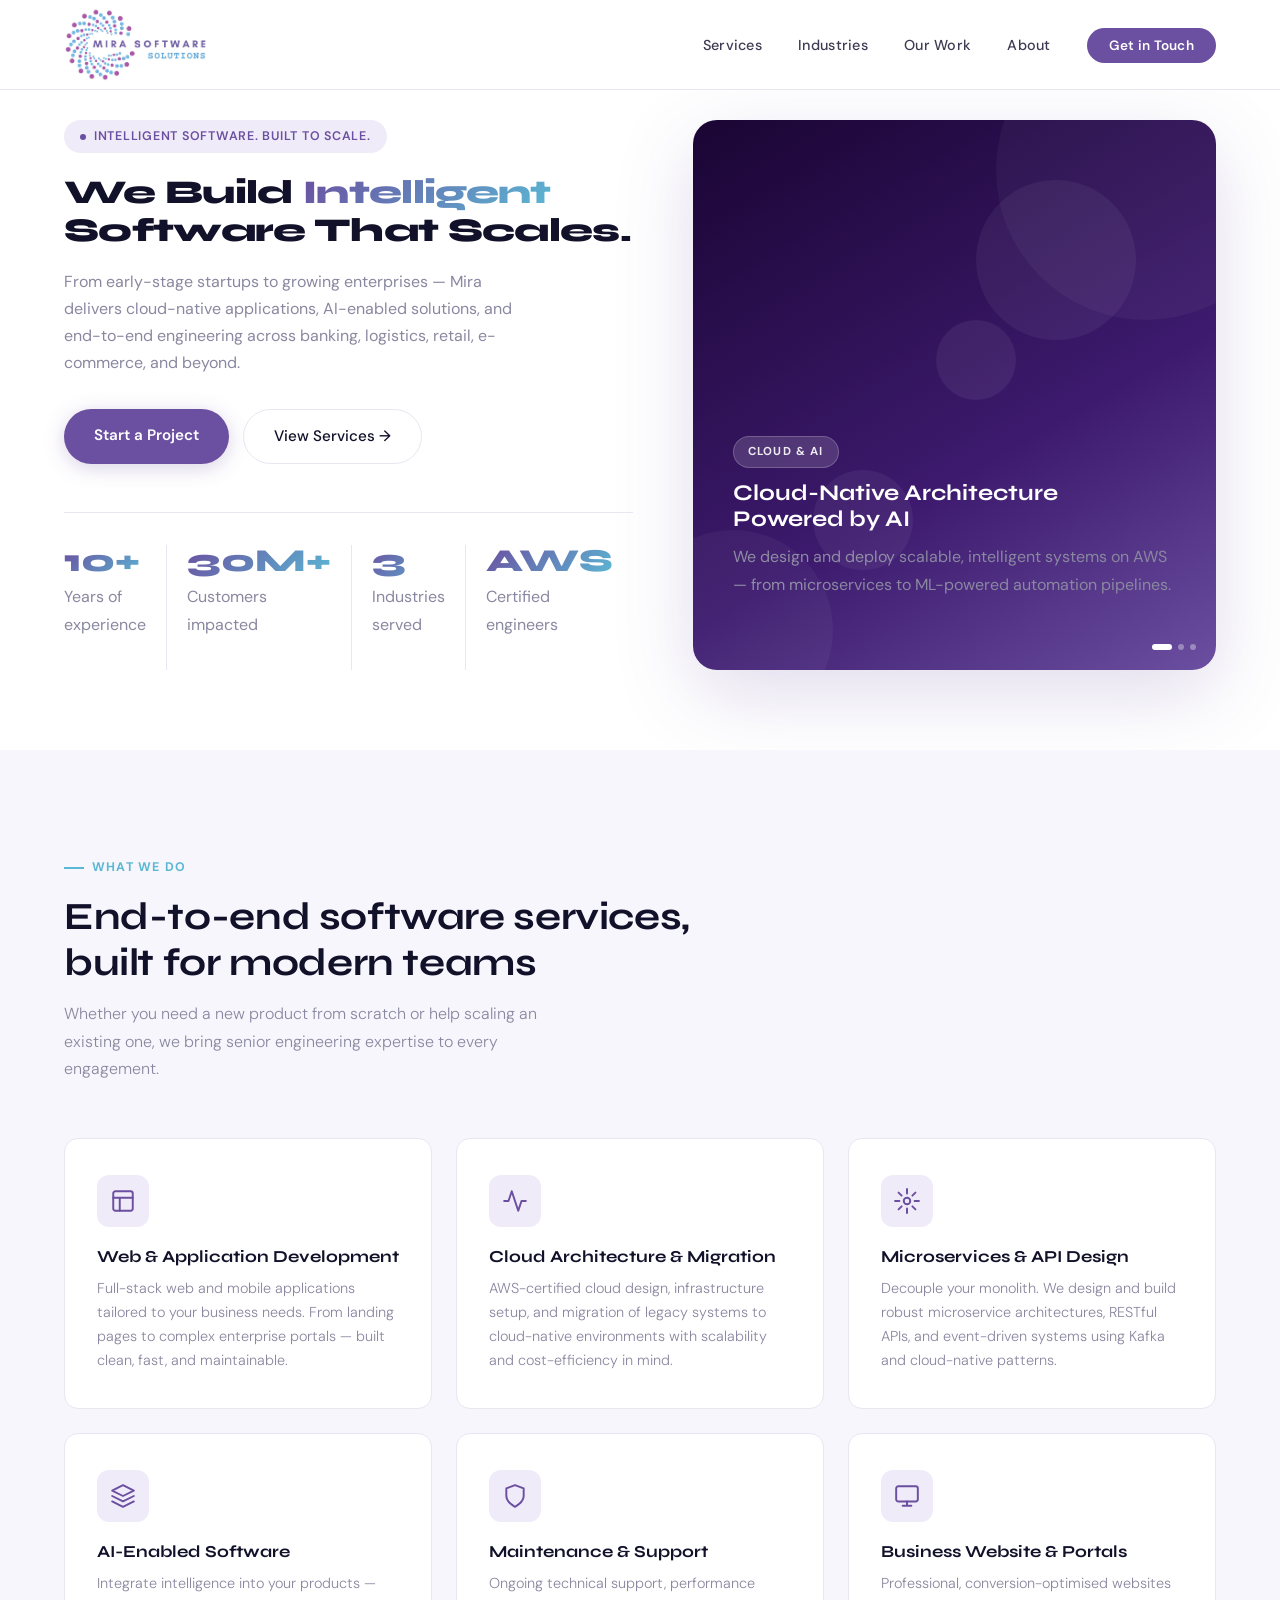
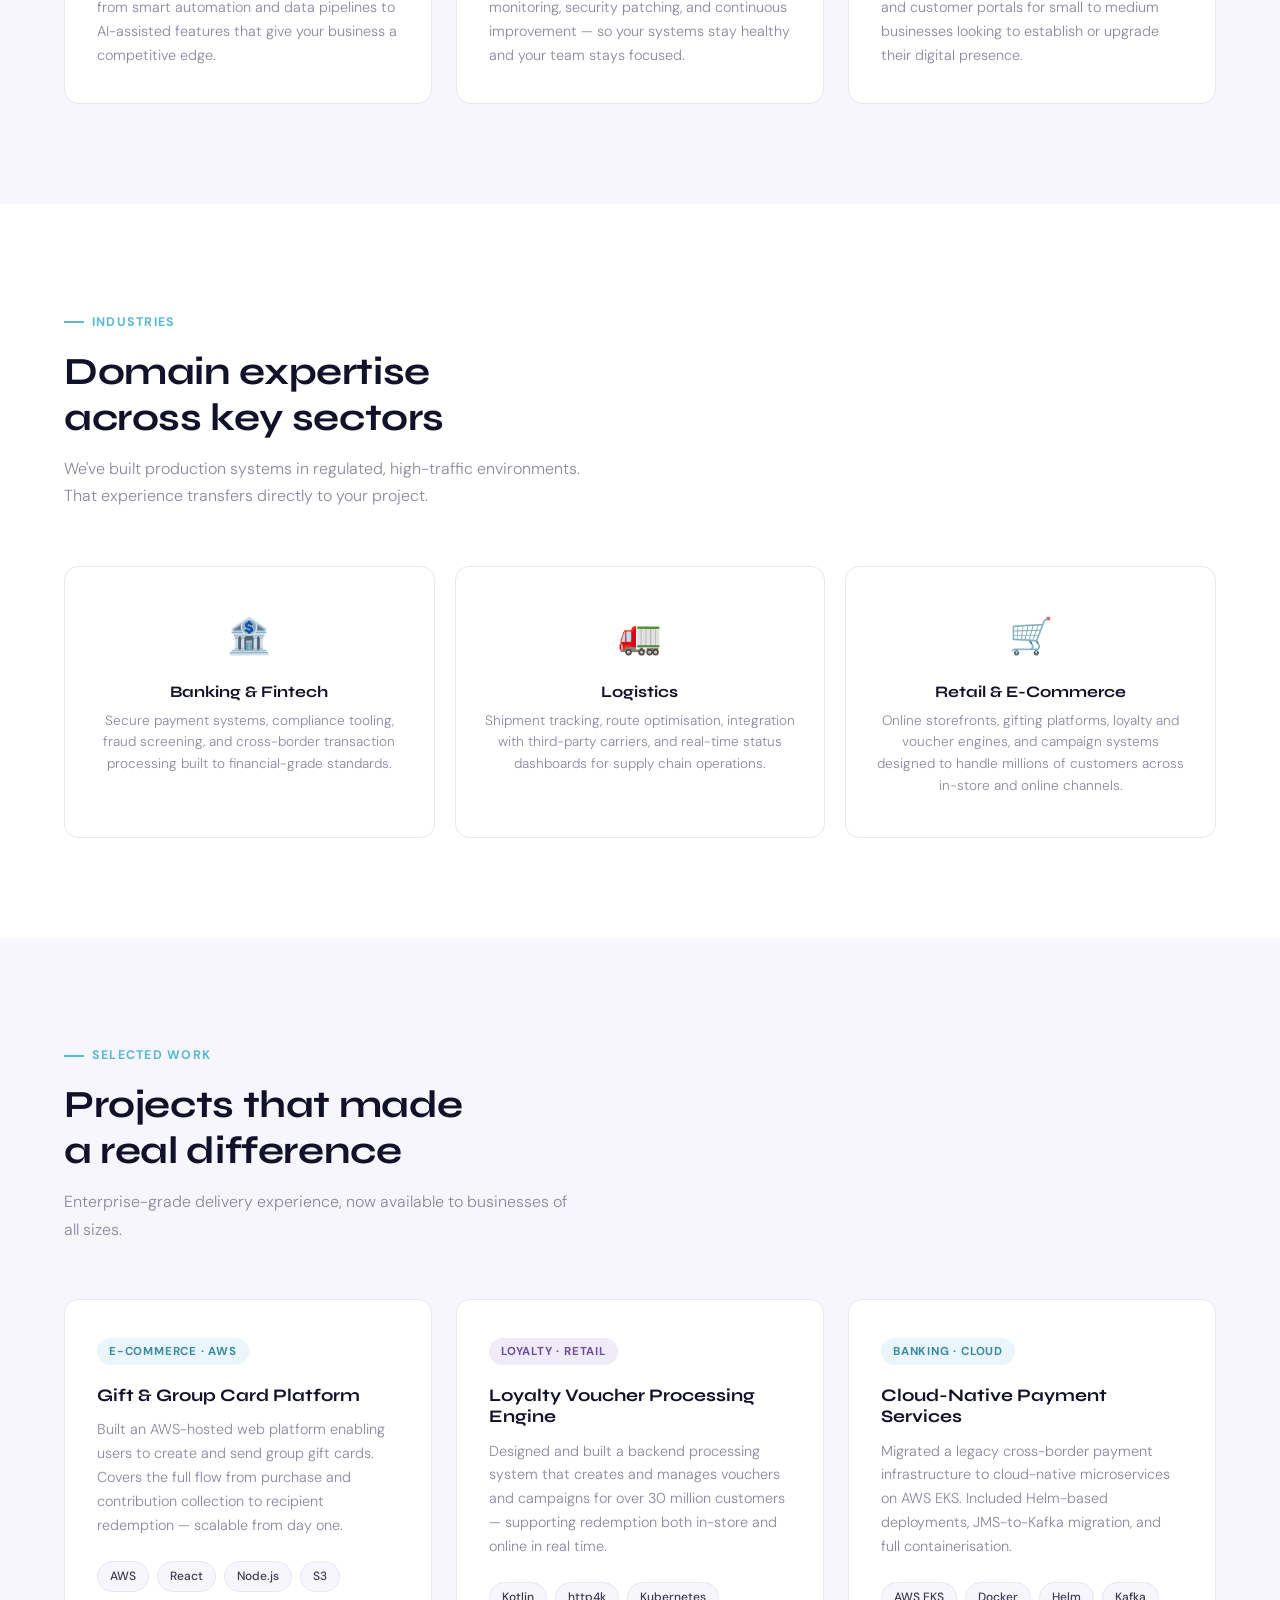
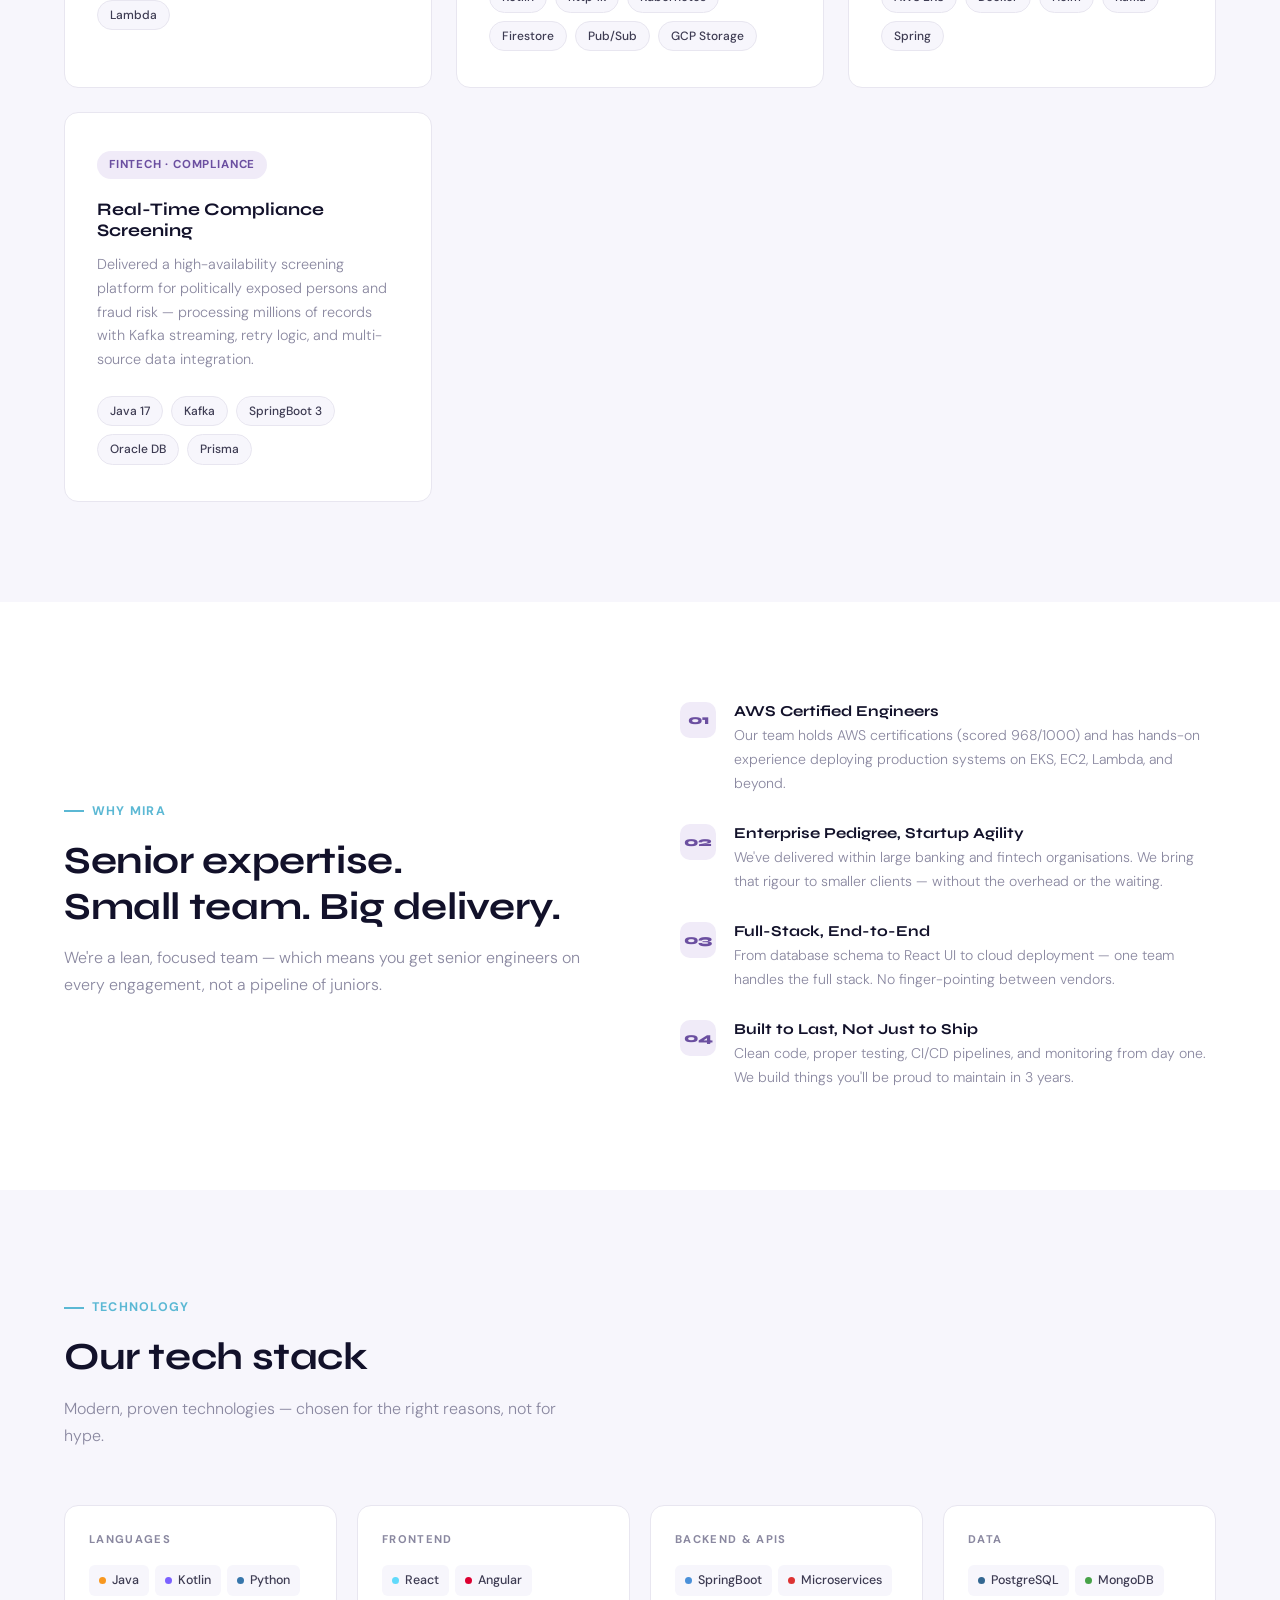
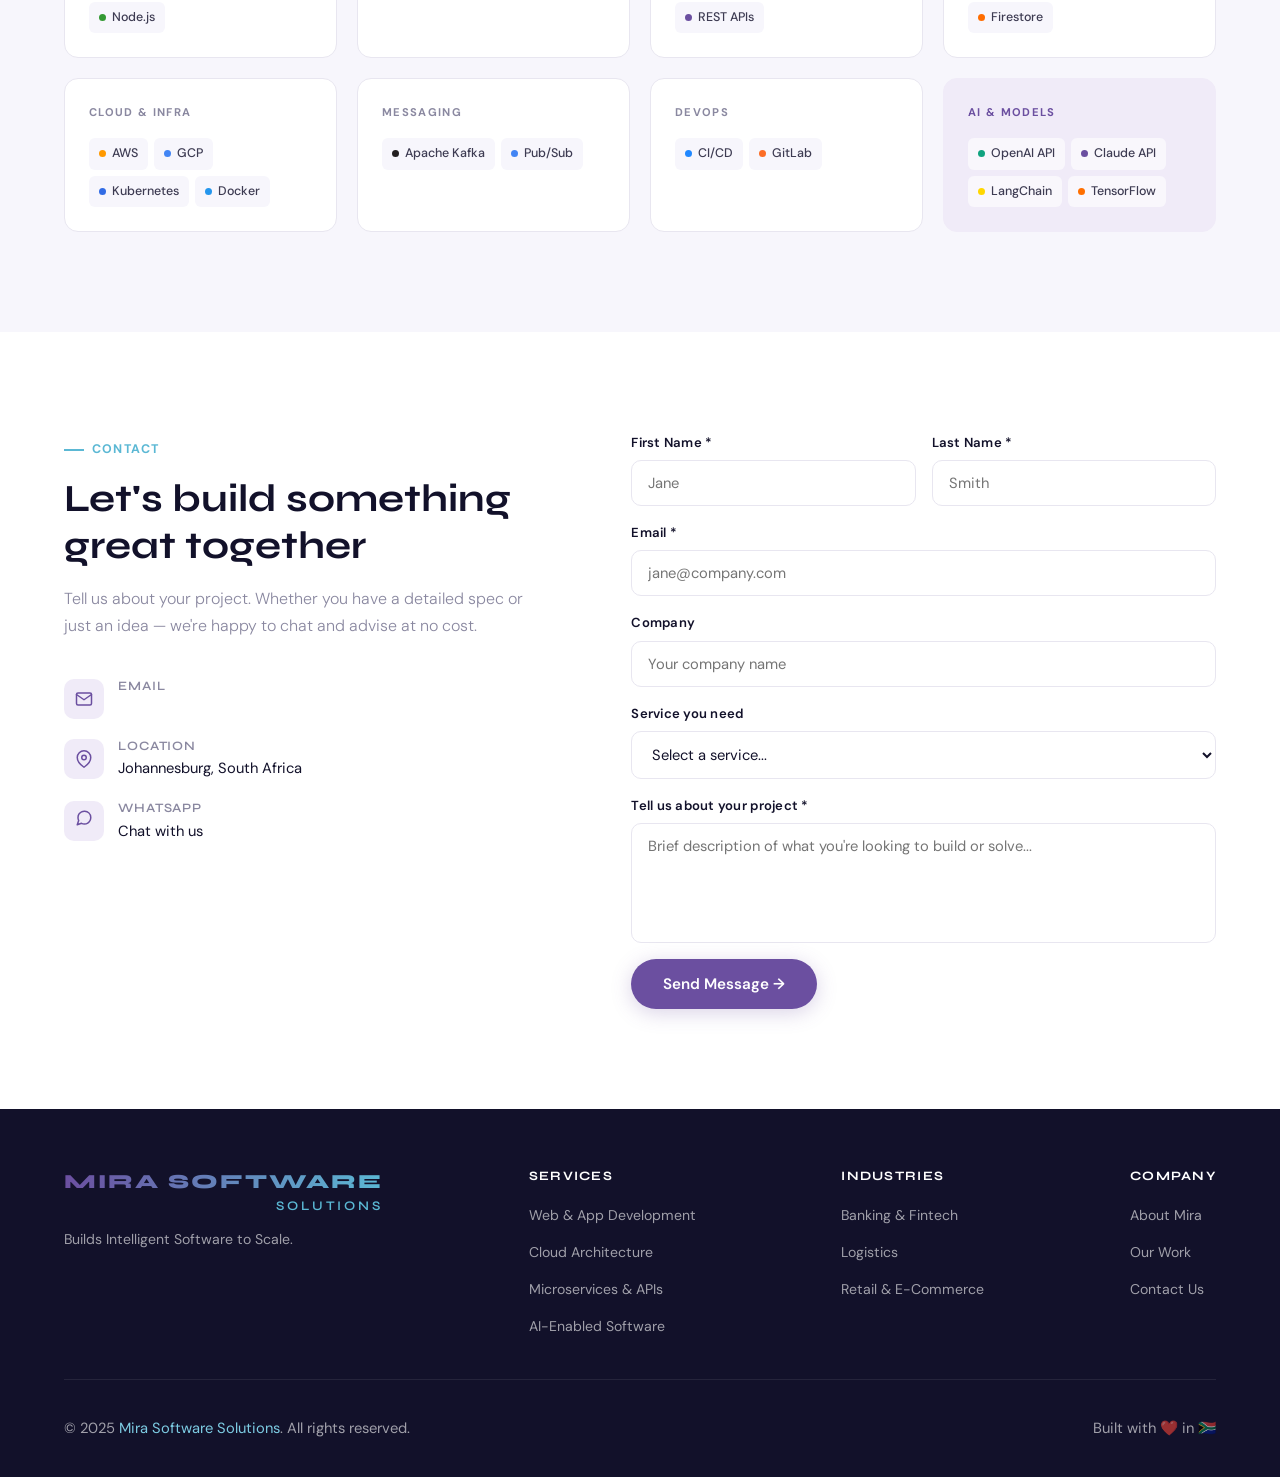
==== index.html @ dba87141 "Update footer, tech stack, SEO, favicon" ====
<!DOCTYPE html>
<html lang="en">
<head>
  <meta charset="UTF-8" />
  <meta name="viewport" content="width=device-width, initial-scale=1.0"/>

  <!-- ── SEO ── -->
  <title>Mira Software Solutions | Intelligent Software Built to Scale</title>
  <meta name="description" content="Mira Software Solutions builds cloud-native, AI-enabled software for businesses of all sizes. Specialising in AWS, microservices, web & mobile apps, banking, logistics, and retail.">
  <meta name="keywords" content="software development, cloud native, AWS, microservices, AI software, web development, mobile apps, banking software, fintech, logistics software, retail technology, Johannesburg, South Africa">
  <meta name="author" content="Mira Software Solutions">
  <meta name="robots" content="index, follow">
  <link rel="canonical" href="https://mirasoftware.co.za">

  <!-- ── Open Graph (LinkedIn, Facebook, WhatsApp previews) ── -->
  <meta property="og:type" content="website">
  <meta property="og:url" content="https://mirasoftware.co.za">
  <meta property="og:title" content="Mira Software Solutions | Intelligent Software Built to Scale">
  <meta property="og:description" content="Cloud-native, AI-enabled software for growing businesses. AWS certified. Senior engineering. Banking, logistics, retail and beyond.">
  <meta property="og:image" content="https://mirasoftware.co.za/assets/logos/Logo.png">
  <meta property="og:site_name" content="Mira Software Solutions">
  <meta property="og:locale" content="en_ZA">

  <!-- ── Twitter / X Card ── -->
  <meta name="twitter:card" content="summary_large_image">
  <meta name="twitter:title" content="Mira Software Solutions | Intelligent Software Built to Scale">
  <meta name="twitter:description" content="Cloud-native, AI-enabled software for growing businesses. AWS certified. Senior engineering.">
  <meta name="twitter:image" content="https://mirasoftware.co.za/assets/logos/Logo.png">

  <!-- ── Favicon ── -->
  <link rel="icon" type="image/svg+xml" href="assets/logos/favicon.svg">
  <link rel="alternate icon" href="assets/logos/favicon.svg">
  <link rel="preconnect" href="https://fonts.googleapis.com">
  <link rel="preconnect" href="https://fonts.gstatic.com" crossorigin>
  <link href="https://fonts.googleapis.com/css2?family=DM+Sans:ital,opsz,wght@0,9..40,300;0,9..40,400;0,9..40,500;0,9..40,600;0,9..40,700;1,9..40,300&family=Syne:wght@400;500;600;700;800&display=swap" rel="stylesheet">

  <link rel="stylesheet" href="assets/css/style.css">
</head>
<body>

<!-- NAVBAR -->
<nav id="navbar">
  <a href="#" class="nav-logo">
    <img src="assets/logos/Logo.png" alt="Mira Software Solutions" />
  </a>
  <ul class="nav-links" id="navLinks">
    <li><a href="#services">Services</a></li>
    <li><a href="#industries">Industries</a></li>
    <li><a href="#work">Our Work</a></li>
    <li><a href="#why">About</a></li>
    <li><a href="#contact" class="nav-cta">Get in Touch</a></li>
  </ul>
  <div class="hamburger" id="hamburger" onclick="toggleMenu()">
    <span></span><span></span><span></span>
  </div>
</nav>

<!-- HERO -->
<section id="hero">
  <!-- LEFT: Content -->
  <div class="hero-content">
    <div class="hero-badge"><span></span> Intelligent Software. Built to Scale.</div>
    <h1>We Build <em>Intelligent</em><br>Software That Scales.</h1>
    <p>From early-stage startups to growing enterprises — Mira delivers cloud-native applications, AI-enabled solutions, and end-to-end engineering across banking, logistics, retail, e-commerce, and beyond.</p>
    <div class="hero-btns">
      <a href="#contact" class="btn-primary">Start a Project</a>
      <a href="#services" class="btn-secondary">View Services →</a>
    </div>
    <div class="hero-stats">
      <div class="stat-item">
        <h3>10+</h3>
        <p>Years of experience</p>
      </div>
      <div class="stat-item">
        <h3>30M+</h3>
        <p>Customers impacted</p>
      </div>
      <div class="stat-item">
        <h3>3</h3>
        <p>Industries served</p>
      </div>
      <div class="stat-item">
        <h3>AWS</h3>
        <p>Certified engineers</p>
      </div>
    </div>
  </div>

  <!-- RIGHT: Image Scroller -->
  <div class="hero-scroller" id="heroScroller">
    <!-- Slide 1: Cloud & AI -->
    <div class="slide slide-1 active">
      <div class="slide-dots-bg">
        <span style="width:300px;height:300px;top:-100px;right:-80px;background:rgba(255,255,255,0.04)"></span>
        <span style="width:160px;height:160px;top:60px;right:80px;background:rgba(255,255,255,0.05)"></span>
        <span style="width:80px;height:80px;top:200px;right:200px;background:rgba(255,255,255,0.06)"></span>
        <span style="width:200px;height:200px;bottom:-60px;left:-60px;background:rgba(255,255,255,0.04)"></span>
        <span style="width:100px;height:100px;bottom:100px;left:120px;background:rgba(255,255,255,0.05)"></span>
      </div>
      <div class="slide-tag">Cloud &amp; AI</div>
      <h3>Cloud-Native Architecture<br>Powered by AI</h3>
      <p>We design and deploy scalable, intelligent systems on AWS — from microservices to ML-powered automation pipelines.</p>
    </div>

    <!-- Slide 2: Banking -->
    <div class="slide slide-2">
      <div class="slide-dots-bg">
        <span style="width:280px;height:280px;top:-80px;left:-80px;background:rgba(255,255,255,0.04)"></span>
        <span style="width:140px;height:140px;top:80px;left:100px;background:rgba(255,255,255,0.05)"></span>
        <span style="width:200px;height:200px;bottom:-60px;right:-40px;background:rgba(255,255,255,0.04)"></span>
        <span style="width:90px;height:90px;top:180px;right:120px;background:rgba(255,255,255,0.06)"></span>
      </div>
      <div class="slide-tag">Banking &amp; Fintech</div>
      <h3>Enterprise-Grade Financial<br>Software, Delivered</h3>
      <p>Production-tested payment systems, compliance platforms, and real-time fraud screening — built to financial-grade standards.</p>
    </div>

    <!-- Slide 3: Retail -->
    <div class="slide slide-3">
      <div class="slide-dots-bg">
        <span style="width:260px;height:260px;top:-70px;right:-60px;background:rgba(255,255,255,0.04)"></span>
        <span style="width:130px;height:130px;top:100px;right:100px;background:rgba(255,255,255,0.05)"></span>
        <span style="width:180px;height:180px;bottom:-50px;left:-50px;background:rgba(255,255,255,0.04)"></span>
        <span style="width:80px;height:80px;bottom:120px;left:140px;background:rgba(255,255,255,0.06)"></span>
      </div>
      <div class="slide-tag">Retail &amp; E-Commerce</div>
      <h3>Loyalty, Vouchers &amp;<br>Commerce at Scale</h3>
      <p>Backend systems processing campaigns and vouchers for 30M+ customers — redeemable in-store and online in real time.</p>
    </div>

    <!-- Indicators -->
    <div class="slide-indicators" id="slideIndicators">
      <div class="slide-dot active" onclick="goToSlide(0)"></div>
      <div class="slide-dot" onclick="goToSlide(1)"></div>
      <div class="slide-dot" onclick="goToSlide(2)"></div>
    </div>
  </div>
</section>

<!-- SERVICES -->
<section id="services">
  <div class="section-label">What We Do</div>
  <h2 class="section-title">End-to-end software services,<br>built for modern teams</h2>
  <p class="section-sub">Whether you need a new product from scratch or help scaling an existing one, we bring senior engineering expertise to every engagement.</p>

  <div class="services-grid">
    <div class="service-card reveal reveal-delay-1">
      <div class="service-icon">
        <svg viewBox="0 0 24 24"><rect x="3" y="3" width="18" height="18" rx="2"/><path d="M3 9h18M9 21V9"/></svg>
      </div>
      <h3>Web & Application Development</h3>
      <p>Full-stack web and mobile applications tailored to your business needs. From landing pages to complex enterprise portals — built clean, fast, and maintainable.</p>
    </div>

    <div class="service-card reveal reveal-delay-2">
      <div class="service-icon">
        <svg viewBox="0 0 24 24"><path d="M22 12h-4l-3 9L9 3l-3 9H2"/></svg>
      </div>
      <h3>Cloud Architecture & Migration</h3>
      <p>AWS-certified cloud design, infrastructure setup, and migration of legacy systems to cloud-native environments with scalability and cost-efficiency in mind.</p>
    </div>

    <div class="service-card reveal reveal-delay-3">
      <div class="service-icon">
        <svg viewBox="0 0 24 24"><circle cx="12" cy="12" r="3"/><path d="M12 1v4M12 19v4M4.22 4.22l2.83 2.83M16.95 16.95l2.83 2.83M1 12h4M19 12h4M4.22 19.78l2.83-2.83M16.95 7.05l2.83-2.83"/></svg>
      </div>
      <h3>Microservices & API Design</h3>
      <p>Decouple your monolith. We design and build robust microservice architectures, RESTful APIs, and event-driven systems using Kafka and cloud-native patterns.</p>
    </div>

    <div class="service-card reveal reveal-delay-1">
      <div class="service-icon">
        <svg viewBox="0 0 24 24"><path d="M12 2L2 7l10 5 10-5-10-5zM2 17l10 5 10-5M2 12l10 5 10-5"/></svg>
      </div>
      <h3>AI-Enabled Software</h3>
      <p>Integrate intelligence into your products — from smart automation and data pipelines to AI-assisted features that give your business a competitive edge.</p>
    </div>

    <div class="service-card reveal reveal-delay-2">
      <div class="service-icon">
        <svg viewBox="0 0 24 24"><path d="M12 22s8-4 8-10V5l-8-3-8 3v7c0 6 8 10 8 10z"/></svg>
      </div>
      <h3>Maintenance & Support</h3>
      <p>Ongoing technical support, performance monitoring, security patching, and continuous improvement — so your systems stay healthy and your team stays focused.</p>
    </div>

    <div class="service-card reveal reveal-delay-3">
      <div class="service-icon">
        <svg viewBox="0 0 24 24"><rect x="2" y="3" width="20" height="14" rx="2"/><path d="M8 21h8M12 17v4"/></svg>
      </div>
      <h3>Business Website & Portals</h3>
      <p>Professional, conversion-optimised websites and customer portals for small to medium businesses looking to establish or upgrade their digital presence.</p>
    </div>
  </div>
</section>

<!-- INDUSTRIES -->
<section id="industries">
  <div class="section-label">Industries</div>
  <h2 class="section-title">Domain expertise<br>across key sectors</h2>
  <p class="section-sub">We've built production systems in regulated, high-traffic environments. That experience transfers directly to your project.</p>

  <div class="industries-grid">
    <div class="industry-card reveal reveal-delay-1">
      <span class="industry-icon">🏦</span>
      <h3>Banking & Fintech</h3>
      <p>Secure payment systems, compliance tooling, fraud screening, and cross-border transaction processing built to financial-grade standards.</p>
    </div>
    <div class="industry-card reveal reveal-delay-2">
      <span class="industry-icon">🚛</span>
      <h3>Logistics</h3>
      <p>Shipment tracking, route optimisation, integration with third-party carriers, and real-time status dashboards for supply chain operations.</p>
    </div>
    <div class="industry-card reveal reveal-delay-3">
      <span class="industry-icon">🛒</span>
      <h3>Retail & E-Commerce</h3>
      <p>Online storefronts, gifting platforms, loyalty and voucher engines, and campaign systems designed to handle millions of customers across in-store and online channels.</p>
    </div>
  </div>
</section>

<!-- WORK -->
<section id="work">
  <div class="section-label">Selected Work</div>
  <h2 class="section-title">Projects that made<br>a real difference</h2>
  <p class="section-sub">Enterprise-grade delivery experience, now available to businesses of all sizes.</p>

  <div class="work-grid">
    <div class="work-card reveal reveal-delay-1">
      <span class="work-tag tag-blue">E-Commerce · AWS</span>
      <h3>Gift & Group Card Platform</h3>
      <p>Built an AWS-hosted web platform enabling users to create and send group gift cards. Covers the full flow from purchase and contribution collection to recipient redemption — scalable from day one.</p>
      <div class="work-tech">
        <span>AWS</span><span>React</span><span>Node.js</span><span>S3</span><span>Lambda</span>
      </div>
    </div>

    <div class="work-card reveal reveal-delay-2">
      <span class="work-tag tag-purple">Loyalty · Retail</span>
      <h3>Loyalty Voucher Processing Engine</h3>
      <p>Designed and built a backend processing system that creates and manages vouchers and campaigns for over 30 million customers — supporting redemption both in-store and online in real time.</p>
      <div class="work-tech">
        <span>Kotlin</span><span>http4k</span><span>Kubernetes</span><span>Firestore</span><span>Pub/Sub</span><span>GCP Storage</span>
      </div>
    </div>

    <div class="work-card reveal reveal-delay-3">
      <span class="work-tag tag-blue">Banking · Cloud</span>
      <h3>Cloud-Native Payment Services</h3>
      <p>Migrated a legacy cross-border payment infrastructure to cloud-native microservices on AWS EKS. Included Helm-based deployments, JMS-to-Kafka migration, and full containerisation.</p>
      <div class="work-tech">
        <span>AWS EKS</span><span>Docker</span><span>Helm</span><span>Kafka</span><span>Spring</span>
      </div>
    </div>

    <div class="work-card reveal reveal-delay-4">
      <span class="work-tag tag-purple">Fintech · Compliance</span>
      <h3>Real-Time Compliance Screening</h3>
      <p>Delivered a high-availability screening platform for politically exposed persons and fraud risk — processing millions of records with Kafka streaming, retry logic, and multi-source data integration.</p>
      <div class="work-tech">
        <span>Java 17</span><span>Kafka</span><span>SpringBoot 3</span><span>Oracle DB</span><span>Prisma</span>
      </div>
    </div>
  </div>
</section>

<!-- WHY MIRA -->
<section id="why">
  <div class="why-layout">
    <div>
      <div class="section-label">Why Mira</div>
      <h2 class="section-title">Senior expertise.<br>Small team. Big delivery.</h2>
      <p class="section-sub" style="margin-bottom: 0;">We're a lean, focused team — which means you get senior engineers on every engagement, not a pipeline of juniors.</p>
    </div>
    <div class="why-points">
      <div class="why-point reveal reveal-delay-1">
        <div class="why-num">01</div>
        <div>
          <h4>AWS Certified Engineers</h4>
          <p>Our team holds AWS certifications (scored 968/1000) and has hands-on experience deploying production systems on EKS, EC2, Lambda, and beyond.</p>
        </div>
      </div>
      <div class="why-point reveal reveal-delay-2">
        <div class="why-num">02</div>
        <div>
          <h4>Enterprise Pedigree, Startup Agility</h4>
          <p>We've delivered within large banking and fintech organisations. We bring that rigour to smaller clients — without the overhead or the waiting.</p>
        </div>
      </div>
      <div class="why-point reveal reveal-delay-3">
        <div class="why-num">03</div>
        <div>
          <h4>Full-Stack, End-to-End</h4>
          <p>From database schema to React UI to cloud deployment — one team handles the full stack. No finger-pointing between vendors.</p>
        </div>
      </div>
      <div class="why-point reveal reveal-delay-4">
        <div class="why-num">04</div>
        <div>
          <h4>Built to Last, Not Just to Ship</h4>
          <p>Clean code, proper testing, CI/CD pipelines, and monitoring from day one. We build things you'll be proud to maintain in 3 years.</p>
        </div>
      </div>
    </div>
  </div>
</section>

<!-- TECH STACK -->
<section id="stack">
  <div class="section-label">Technology</div>
  <h2 class="section-title">Our tech stack</h2>
  <p class="section-sub">Modern, proven technologies — chosen for the right reasons, not for hype.</p>

  <div class="stack-groups">

    <div class="stack-group">
      <div class="stack-group-label">Languages</div>
      <div class="stack-pills">
        <div class="stack-pill"><span class="dot" style="background:#f89820"></span> Java</div>
        <div class="stack-pill"><span class="dot" style="background:#7B61FF"></span> Kotlin</div>
        <div class="stack-pill"><span class="dot" style="background:#3776AB"></span> Python</div>
        <div class="stack-pill"><span class="dot" style="background:#339933"></span> Node.js</div>
      </div>
    </div>

    <div class="stack-group">
      <div class="stack-group-label">Frontend</div>
      <div class="stack-pills">
        <div class="stack-pill"><span class="dot" style="background:#61DAFB"></span> React</div>
        <div class="stack-pill"><span class="dot" style="background:#DD0031"></span> Angular</div>
      </div>
    </div>

    <div class="stack-group">
      <div class="stack-group-label">Backend & APIs</div>
      <div class="stack-pills">
        <div class="stack-pill"><span class="dot" style="background:#4A90D9"></span> SpringBoot</div>
        <div class="stack-pill"><span class="dot" style="background:#D33"></span> Microservices</div>
        <div class="stack-pill"><span class="dot" style="background:#6B4FA0"></span> REST APIs</div>
      </div>
    </div>

    <div class="stack-group">
      <div class="stack-group-label">Data</div>
      <div class="stack-pills">
        <div class="stack-pill"><span class="dot" style="background:#336791"></span> PostgreSQL</div>
        <div class="stack-pill"><span class="dot" style="background:#47A248"></span> MongoDB</div>
        <div class="stack-pill"><span class="dot" style="background:#FF6D00"></span> Firestore</div>
      </div>
    </div>

    <div class="stack-group">
      <div class="stack-group-label">Cloud & Infra</div>
      <div class="stack-pills">
        <div class="stack-pill"><span class="dot" style="background:#FF9900"></span> AWS</div>
        <div class="stack-pill"><span class="dot" style="background:#4285F4"></span> GCP</div>
        <div class="stack-pill"><span class="dot" style="background:#326CE5"></span> Kubernetes</div>
        <div class="stack-pill"><span class="dot" style="background:#2496ED"></span> Docker</div>
      </div>
    </div>

    <div class="stack-group">
      <div class="stack-group-label">Messaging</div>
      <div class="stack-pills">
        <div class="stack-pill"><span class="dot" style="background:#231F20"></span> Apache Kafka</div>
        <div class="stack-pill"><span class="dot" style="background:#4285F4"></span> Pub/Sub</div>
      </div>
    </div>

    <div class="stack-group">
      <div class="stack-group-label">DevOps</div>
      <div class="stack-pills">
        <div class="stack-pill"><span class="dot" style="background:#2088FF"></span> CI/CD</div>
        <div class="stack-pill"><span class="dot" style="background:#FC6D26"></span> GitLab</div>
      </div>
    </div>

    <div class="stack-group stack-group-ai">
      <div class="stack-group-label">AI & Models</div>
      <div class="stack-pills">
        <div class="stack-pill"><span class="dot" style="background:#10A37F"></span> OpenAI API</div>
        <div class="stack-pill"><span class="dot" style="background:#6B4FA0"></span> Claude API</div>
        <div class="stack-pill"><span class="dot" style="background:#FFD700"></span> LangChain</div>
        <div class="stack-pill"><span class="dot" style="background:#FF6F00"></span> TensorFlow</div>
      </div>
    </div>

  </div>
</section>

<!-- CONTACT -->
<section id="contact">
  <div class="contact-layout">
    <div class="contact-info">
      <div class="section-label">Contact</div>
      <h2>Let's build something<br>great together</h2>
      <p>Tell us about your project. Whether you have a detailed spec or just an idea — we're happy to chat and advise at no cost.</p>

      <div class="contact-detail">
        <div class="ci">
          <svg viewBox="0 0 24 24"><path d="M4 4h16c1.1 0 2 .9 2 2v12c0 1.1-.9 2-2 2H4c-1.1 0-2-.9-2-2V6c0-1.1.9-2 2-2z"/><polyline points="22,6 12,13 2,6"/></svg>
        </div>
        <div>
          <h4>Email</h4>
          <p><a id="contact-email" href="#" style="color:var(--dark)"></a></p>
        </div>
      </div>

      <div class="contact-detail">
        <div class="ci">
          <svg viewBox="0 0 24 24"><path d="M21 10c0 7-9 13-9 13s-9-6-9-13a9 9 0 0 1 18 0z"/><circle cx="12" cy="10" r="3"/></svg>
        </div>
        <div>
          <h4>Location</h4>
          <p>Johannesburg, South Africa</p>
        </div>
      </div>

      <div class="contact-detail">
        <div class="ci">
          <a href="https://wa.me/27797037463" target="_blank" rel="noopener" title="Chat on WhatsApp">
            <svg viewBox="0 0 24 24" fill="none" stroke="var(--purple)" stroke-width="2" stroke-linecap="round" stroke-linejoin="round"><path d="M21 11.5a8.38 8.38 0 0 1-.9 3.8 8.5 8.5 0 0 1-7.6 4.7 8.38 8.38 0 0 1-3.8-.9L3 21l1.9-5.7a8.38 8.38 0 0 1-.9-3.8 8.5 8.5 0 0 1 4.7-7.6 8.38 8.38 0 0 1 3.8-.9h.5a8.48 8.48 0 0 1 8 8v.5z"/></svg>
          </a>
        </div>
        <div>
          <h4>WhatsApp</h4>
          <p><a href="https://wa.me/27797037463" target="_blank" rel="noopener" style="color:var(--dark)">Chat with us</a></p>
        </div>
      </div>
    </div>

    <div>
      <!-- SUCCESS STATE -->
      <div id="form-success" style="display:none; background: var(--purple-xlight); border: 1.5px solid var(--purple); border-radius: var(--radius); padding: 40px 32px; text-align: center;">
        <div style="font-size: 2.4rem; margin-bottom: 16px;">✅</div>
        <h3 style="font-family: 'Syne', sans-serif; font-size: 1.2rem; margin-bottom: 10px; color: var(--dark);">Message received!</h3>
        <p style="color: var(--muted); font-size: 0.92rem; font-weight: 300;">We'll get back to you at <strong><span id="success-email"></span></strong> within 1 business day.</p>
      </div>

      <!-- ERROR STATE -->
      <div id="form-error" style="display:none; background: #fff5f5; border: 1.5px solid #e53e3e; border-radius: var(--radius); padding: 16px 20px; margin-bottom: 16px;">
        <p style="color: #c53030; font-size: 0.88rem; font-weight: 500;">⚠️ Something went wrong. Please try again or email us directly at <a id="error-email" href="#" style="color:var(--purple)"></a></p>
      </div>

      <!-- FORM — replace YOUR_FORM_ID with your Formspree ID after setup -->
      <form id="contact-form" class="contact-form" novalidate>
        <input type="hidden" name="_subject" value="New enquiry from mirasoftware.co.za" />
        <!-- Honeypot spam protection -->
        <input type="text" name="_gotcha" style="display:none" />

        <div class="form-row">
          <div class="form-group">
            <label for="firstName">First Name *</label>
            <input type="text" id="firstName" name="firstName" placeholder="Jane" required />
          </div>
          <div class="form-group">
            <label for="lastName">Last Name *</label>
            <input type="text" id="lastName" name="lastName" placeholder="Smith" required />
          </div>
        </div>
        <div class="form-group">
          <label for="email">Email *</label>
          <input type="email" id="email" name="email" placeholder="jane@company.com" required />
        </div>
        <div class="form-group">
          <label for="company">Company</label>
          <input type="text" id="company" name="company" placeholder="Your company name" />
        </div>
        <div class="form-group">
          <label for="service">Service you need</label>
          <select id="service" name="service">
            <option value="">Select a service...</option>
            <option>Custom Software Development</option>
            <option>Web &amp; Mobile App Development</option>
            <option>Cloud Architecture &amp; Migration (AWS)</option>
            <option>API Development &amp; Integration</option>
            <option>System Modernisation &amp; Legacy Migration</option>
            <option>DevOps &amp; CI/CD Setup</option>
            <option>Database Design &amp; Optimisation</option>
            <option>AI &amp; Automation Solutions</option>
            <option>Technical Consulting</option>
            <option>Maintenance &amp; Ongoing Support</option>
            <option>Other / Not sure yet</option>
          </select>
        </div>
        <div class="form-group">
          <label for="message">Tell us about your project *</label>
          <textarea id="message" name="message" placeholder="Brief description of what you're looking to build or solve..." required></textarea>
        </div>
        <button type="submit" class="form-submit" id="submit-btn">Send Message →</button>
      </form>
    </div>
  </div>
</section>

<!-- FOOTER -->
<footer>
  <div class="footer-top">
    <div class="footer-brand">
      <div class="footer-wordmark">
        <span class="fw-main">MIRA SOFTWARE</span>
        <span class="fw-sub">SOLUTIONS</span>
      </div>
      <p>Builds Intelligent Software to Scale.</p>
    </div>
    <div class="footer-links">
      <h4>Services</h4>
      <ul>
        <li><a href="#services">Web & App Development</a></li>
        <li><a href="#services">Cloud Architecture</a></li>
        <li><a href="#services">Microservices & APIs</a></li>
        <li><a href="#services">AI-Enabled Software</a></li>
      </ul>
    </div>
    <div class="footer-links">
      <h4>Industries</h4>
      <ul>
        <li><a href="#industries">Banking & Fintech</a></li>
        <li><a href="#industries">Logistics</a></li>
        <li><a href="#industries">Retail & E-Commerce</a></li>
      </ul>
    </div>
    <div class="footer-links">
      <h4>Company</h4>
      <ul>
        <li><a href="#why">About Mira</a></li>
        <li><a href="#work">Our Work</a></li>
        <li><a href="#contact">Contact Us</a></li>
      </ul>
    </div>
  </div>
  <div class="footer-bottom">
    <p>&copy; 2025 <span>Mira Software Solutions</span>. All rights reserved.</p>
    <p>Built with ❤️ in 🇿🇦</p>
  </div>
</footer>

<script src="assets/js/script.js"></script>
</body>
</html>
---- assets/css/style.css ----
:root {
    --purple: #6B4FA0;
    --purple-light: #8B6FC0;
    --purple-xlight: #f0ebf8;
    --blue: #5BB8D4;
    --blue-light: #7DCCE3;
    --blue-xlight: #eaf6fb;
    --dark: #12112A;
    --body: #3D3B52;
    --muted: #8A88A0;
    --border: #E8E6F0;
    --bg: #FFFFFF;
    --bg-alt: #F7F6FC;
    --radius: 14px;
    --shadow: 0 2px 20px rgba(107,79,160,0.08);
    --shadow-hover: 0 8px 40px rgba(107,79,160,0.16);
}

*, *::before, *::after { box-sizing: border-box; margin: 0; padding: 0; }

html { scroll-behavior: smooth; }

body {
    font-family: 'DM Sans', sans-serif;
    color: var(--body);
    background: var(--bg);
    line-height: 1.7;
    overflow-x: hidden;
}

h1, h2, h3, h4 {
    font-family: 'Syne', sans-serif;
    color: var(--dark);
    line-height: 1.2;
}

a { text-decoration: none; color: inherit; }

/* ── NAVBAR ── */
nav {
    position: fixed; top: 0; left: 0; right: 0; z-index: 100;
    background: rgba(255,255,255,0.92);
    backdrop-filter: blur(12px);
    border-bottom: 1px solid var(--border);
    padding: 0 5%;
    display: flex; align-items: center; justify-content: space-between;
    height: 90px;
    transition: box-shadow 0.3s;
}
nav.scrolled { box-shadow: var(--shadow); }

.nav-logo img { height: 78px; display: block; }

.nav-links {
    display: flex; gap: 36px; list-style: none;
}
.nav-links a {
    font-size: 0.9rem; font-weight: 500; color: var(--body);
    letter-spacing: 0.02em;
    transition: color 0.2s;
}
.nav-links a:hover { color: var(--purple); }

.nav-cta {
    background: var(--purple);
    color: #fff !important;
    padding: 9px 22px;
    border-radius: 50px;
    font-weight: 600 !important;
    font-size: 0.85rem !important;
    transition: background 0.2s, transform 0.2s !important;
}
.nav-cta:hover { background: var(--purple-light) !important; transform: translateY(-1px); }

.hamburger { display: none; flex-direction: column; gap: 5px; cursor: pointer; }
.hamburger span { width: 24px; height: 2px; background: var(--dark); border-radius: 2px; transition: 0.3s; }

/* ── HERO ── */
#hero {
    display: grid;
    grid-template-columns: 1fr 1fr;
    align-items: center;
    gap: 60px;
    padding: 120px 5% 80px;
    position: relative;
    overflow: hidden;
    background: var(--bg);
}

.hero-content {
    position: relative; z-index: 2;
}

.hero-badge {
    display: inline-flex; align-items: center; gap: 8px;
    background: var(--purple-xlight);
    color: var(--purple);
    padding: 6px 16px;
    border-radius: 50px;
    font-size: 0.78rem; font-weight: 600;
    letter-spacing: 0.06em; text-transform: uppercase;
    margin-bottom: 20px;
}
.hero-badge span { width: 6px; height: 6px; border-radius: 50%; background: var(--purple); display: inline-block; }

#hero h1 {
    font-size: clamp(1.8rem, 2.6vw, 2.6rem);
    font-weight: 800;
    margin-bottom: 18px;
    letter-spacing: -0.02em;
    line-height: 1.15;
}
#hero h1 em {
    font-style: normal;
    background: linear-gradient(135deg, var(--purple), var(--blue));
    -webkit-background-clip: text;
    -webkit-text-fill-color: transparent;
    background-clip: text;
}

#hero p {
    font-size: 1rem;
    color: var(--muted);
    max-width: 460px;
    margin-bottom: 32px;
    font-weight: 400;
    line-height: 1.7;
}

.hero-btns { display: flex; gap: 14px; flex-wrap: wrap; margin-bottom: 48px; }

/* ── HERO STATS ── */
.hero-stats {
    display: grid;
    grid-template-columns: repeat(4, 1fr);
    gap: 0;
    padding-top: 32px;
    border-top: 1px solid var(--border);
}
.stat-item {
    padding: 0 20px;
    border-right: 1px solid var(--border);
}
.stat-item:last-child { border-right: none; }
.stat-item:first-child { padding-left: 0; }
.stat-item h3 {
    font-size: 2rem; font-weight: 800;
    background: linear-gradient(135deg, var(--purple), var(--blue));
    -webkit-background-clip: text;
    -webkit-text-fill-color: transparent;
    background-clip: text;
    line-height: 1;
    margin-bottom: 6px;
}
.stat-item p { font-size: 0.82rem; color: var(--muted); font-weight: 500; line-height: 1.4; }

/* ── HERO SCROLLER ── */
.hero-scroller {
    position: relative;
    width: 100%;
    height: 100%;
    min-height: 460px;
    max-height: 560px;
    border-radius: 24px;
    overflow: hidden;
    box-shadow: 0 24px 80px rgba(107,79,160,0.2);
    align-self: stretch;
}

.slide {
    position: absolute;
    inset: 0;
    opacity: 0;
    transition: opacity 0.8s ease;
    display: flex;
    flex-direction: column;
    justify-content: flex-end;
    padding: 40px;
}
.slide.active { opacity: 1; }

.slide-1 {
    background: linear-gradient(150deg, #1a0533 0%, #3d1a6e 60%, #6B4FA0 100%);
}
.slide-2 {
    background: linear-gradient(150deg, #0d1b3e 0%, #1a3a6e 60%, #2d6a9e 100%);
}
.slide-3 {
    background: linear-gradient(150deg, #1e0840 0%, #4a1a7e 60%, #7B5FC0 100%);
}

.slide-dots-bg {
    position: absolute;
    inset: 0;
    overflow: hidden;
}
.slide-dots-bg span {
    position: absolute;
    border-radius: 50%;
    background: rgba(255,255,255,0.12);
}

.slide-tag {
    display: inline-block;
    background: rgba(255,255,255,0.15);
    color: rgba(255,255,255,0.9);
    font-size: 0.72rem; font-weight: 700;
    letter-spacing: 0.1em; text-transform: uppercase;
    padding: 5px 14px;
    border-radius: 50px;
    margin-bottom: 12px;
    backdrop-filter: blur(8px);
    border: 1px solid rgba(255,255,255,0.2);
    width: fit-content;
}

.slide h3 {
    font-family: 'Syne', sans-serif;
    font-size: 1.4rem; font-weight: 700;
    color: #fff;
    margin-bottom: 10px;
    line-height: 1.2;
}
.slide p {
    font-size: 0.85rem;
    color: rgba(255,255,255,0.7);
    font-weight: 300;
    line-height: 1.6;
    max-width: 320px;
    margin: 0;
}

.slide-indicators {
    position: absolute;
    bottom: 20px; right: 20px;
    display: flex; gap: 6px;
}
.slide-dot {
    width: 6px; height: 6px;
    border-radius: 50%;
    background: rgba(255,255,255,0.35);
    cursor: pointer;
    transition: background 0.3s, width 0.3s;
}
.slide-dot.active {
    background: #fff;
    width: 20px;
    border-radius: 3px;
}

/* ── BUTTONS ── */
.btn-primary {
    background: var(--purple);
    color: #fff;
    padding: 14px 30px;
    border-radius: 50px;
    font-weight: 600; font-size: 0.95rem;
    transition: background 0.2s, transform 0.2s, box-shadow 0.2s;
    box-shadow: 0 4px 20px rgba(107,79,160,0.25);
}
.btn-primary:hover { background: var(--purple-light); transform: translateY(-2px); box-shadow: 0 8px 30px rgba(107,79,160,0.3); }

.btn-secondary {
    border: 1.5px solid var(--border);
    color: var(--dark);
    padding: 14px 30px;
    border-radius: 50px;
    font-weight: 500; font-size: 0.95rem;
    transition: border-color 0.2s, color 0.2s, transform 0.2s;
}
.btn-secondary:hover { border-color: var(--purple); color: var(--purple); transform: translateY(-2px); }

/* ── SECTION BASE ── */
section { padding: 100px 5%; }

.section-label {
    display: inline-flex; align-items: center; gap: 8px;
    color: var(--blue);
    font-size: 0.78rem; font-weight: 700;
    letter-spacing: 0.1em; text-transform: uppercase;
    margin-bottom: 16px;
}
.section-label::before {
    content: '';
    width: 20px; height: 2px;
    background: var(--blue);
    display: inline-block;
}

.section-title {
    font-size: clamp(1.8rem, 3vw, 2.5rem);
    font-weight: 700;
    margin-bottom: 14px;
    letter-spacing: -0.01em;
}

.section-sub {
    color: var(--muted);
    font-size: 1rem;
    max-width: 520px;
    margin-bottom: 56px;
    font-weight: 300;
}

/* ── SERVICES ── */
#services { background: var(--bg-alt); }

.services-grid {
    display: grid;
    grid-template-columns: repeat(auto-fit, minmax(300px, 1fr));
    gap: 24px;
}

.service-card {
    background: var(--bg);
    border: 1px solid var(--border);
    border-radius: var(--radius);
    padding: 36px 32px;
    transition: box-shadow 0.3s, transform 0.3s, border-color 0.3s;
    position: relative;
    overflow: hidden;
}
.service-card::before {
    content: '';
    position: absolute; top: 0; left: 0; right: 0;
    height: 3px;
    background: linear-gradient(90deg, var(--purple), var(--blue));
    opacity: 0;
    transition: opacity 0.3s;
}
.service-card:hover { box-shadow: var(--shadow-hover); transform: translateY(-4px); border-color: transparent; }
.service-card:hover::before { opacity: 1; }

.service-icon {
    width: 52px; height: 52px;
    border-radius: 12px;
    background: var(--purple-xlight);
    display: flex; align-items: center; justify-content: center;
    margin-bottom: 20px;
}
.service-icon svg { width: 26px; height: 26px; stroke: var(--purple); fill: none; stroke-width: 1.8; stroke-linecap: round; stroke-linejoin: round; }

.service-card h3 { font-size: 1.05rem; font-weight: 700; margin-bottom: 10px; }
.service-card p { font-size: 0.9rem; color: var(--muted); line-height: 1.65; font-weight: 300; }

/* ── INDUSTRIES ── */
#industries { background: var(--bg); }

.industries-grid {
    display: grid;
    grid-template-columns: repeat(3, 1fr);
    gap: 20px;
}

.industry-card {
    border: 1px solid var(--border);
    border-radius: var(--radius);
    padding: 40px 28px;
    text-align: center;
    transition: box-shadow 0.3s, transform 0.3s, background 0.3s;
}
.industry-card:hover {
    box-shadow: var(--shadow-hover);
    transform: translateY(-4px);
    background: var(--bg-alt);
}

.industry-icon {
    font-size: 2.2rem;
    margin-bottom: 16px;
    display: block;
}

.industry-card h3 { font-size: 1rem; font-weight: 700; margin-bottom: 8px; }
.industry-card p { font-size: 0.85rem; color: var(--muted); font-weight: 300; line-height: 1.6; }

/* ── WORK ── */
#work { background: var(--bg-alt); }

.work-grid {
    display: grid;
    grid-template-columns: repeat(auto-fit, minmax(340px, 1fr));
    gap: 24px;
}

.work-card {
    background: var(--bg);
    border: 1px solid var(--border);
    border-radius: var(--radius);
    padding: 36px 32px;
    position: relative;
    overflow: hidden;
    transition: box-shadow 0.3s, transform 0.3s;
}
.work-card:hover { box-shadow: var(--shadow-hover); transform: translateY(-4px); }

.work-tag {
    display: inline-block;
    padding: 4px 12px;
    border-radius: 50px;
    font-size: 0.72rem; font-weight: 700;
    letter-spacing: 0.07em; text-transform: uppercase;
    margin-bottom: 20px;
}
.tag-purple { background: var(--purple-xlight); color: var(--purple); }
.tag-blue { background: var(--blue-xlight); color: #3a8ba0; }

.work-card h3 { font-size: 1.1rem; font-weight: 700; margin-bottom: 12px; }
.work-card p { font-size: 0.9rem; color: var(--muted); line-height: 1.65; font-weight: 300; margin-bottom: 24px; }

.work-tech {
    display: flex; flex-wrap: wrap; gap: 8px;
}
.work-tech span {
    background: var(--bg-alt);
    border: 1px solid var(--border);
    color: var(--body);
    font-size: 0.75rem; font-weight: 500;
    padding: 4px 12px;
    border-radius: 50px;
}

/* ── WHY MIRA ── */
#why { background: var(--bg); }

.why-layout {
    display: grid;
    grid-template-columns: 1fr 1fr;
    gap: 80px;
    align-items: center;
}

.why-visual {
    position: relative;
    display: flex; align-items: center; justify-content: center;
}

.why-visual img {
    width: 80%; max-width: 320px;
    opacity: 0.85;
}

.why-points { display: flex; flex-direction: column; gap: 28px; }

.why-point {
    display: flex; gap: 18px; align-items: flex-start;
}

.why-num {
    width: 36px; height: 36px; min-width: 36px;
    border-radius: 10px;
    background: var(--purple-xlight);
    color: var(--purple);
    font-family: 'Syne', sans-serif;
    font-weight: 800; font-size: 0.85rem;
    display: flex; align-items: center; justify-content: center;
}

.why-point h4 { font-size: 0.95rem; font-weight: 700; margin-bottom: 4px; }
.why-point p { font-size: 0.88rem; color: var(--muted); font-weight: 300; }

/* ── TECH STACK ── */
#stack { background: var(--bg-alt); }

.stack-groups {
    display: grid;
    grid-template-columns: repeat(4, 1fr);
    gap: 20px;
}

.stack-group {
    background: var(--bg);
    border: 1px solid var(--border);
    border-radius: var(--radius);
    padding: 24px;
    display: flex;
    flex-direction: column;
    gap: 16px;
}

.stack-group-ai {
    border-color: var(--purple-xlight);
    background: var(--purple-xlight);
}

.stack-group-label {
    font-size: 0.7rem;
    font-weight: 700;
    text-transform: uppercase;
    letter-spacing: 0.12em;
    color: var(--muted);
}

.stack-group-ai .stack-group-label {
    color: var(--purple);
}

.stack-pills {
    display: flex;
    flex-wrap: wrap;
    gap: 6px;
}

.stack-pill {
    display: flex;
    align-items: center;
    gap: 6px;
    background: var(--bg-alt);
    border: none;
    padding: 5px 10px;
    border-radius: 6px;
    font-size: 0.78rem;
    font-weight: 500;
    color: var(--body);
}

.stack-group-ai .stack-pill {
    background: rgba(255,255,255,0.6);
}

.stack-pill .dot { width: 7px; height: 7px; border-radius: 50%; flex-shrink: 0; }

/* ── CONTACT ── */
#contact { background: var(--bg); }

.contact-layout {
    display: grid;
    grid-template-columns: 1fr 1.2fr;
    gap: 80px;
    align-items: start;
}

.contact-info h2 { font-size: clamp(1.8rem, 3vw, 2.4rem); margin-bottom: 16px; }
.contact-info p { color: var(--muted); font-size: 1rem; font-weight: 300; margin-bottom: 40px; }

.contact-detail {
    display: flex; gap: 14px; align-items: flex-start; margin-bottom: 20px;
}
.contact-detail .ci {
    width: 40px; height: 40px;
    background: var(--purple-xlight);
    border-radius: 10px;
    display: flex; align-items: center; justify-content: center;
    flex-shrink: 0;
}
.contact-detail .ci svg { width: 18px; height: 18px; stroke: var(--purple); fill: none; stroke-width: 2; stroke-linecap: round; stroke-linejoin: round; }
.contact-detail h4 { font-size: 0.8rem; text-transform: uppercase; letter-spacing: 0.07em; color: var(--muted); font-weight: 600; margin-bottom: 2px; }
.contact-detail p { font-size: 0.92rem; color: var(--dark); font-weight: 400; margin: 0; }

.contact-form { display: flex; flex-direction: column; gap: 16px; }

.form-row { display: grid; grid-template-columns: 1fr 1fr; gap: 16px; }

.form-group { display: flex; flex-direction: column; gap: 6px; }
.form-group label { font-size: 0.82rem; font-weight: 600; color: var(--dark); letter-spacing: 0.02em; }
.form-group input,
.form-group select,
.form-group textarea {
    border: 1.5px solid var(--border);
    border-radius: 10px;
    padding: 12px 16px;
    font-family: 'DM Sans', sans-serif;
    font-size: 0.92rem;
    color: var(--dark);
    background: var(--bg);
    transition: border-color 0.2s, box-shadow 0.2s;
    outline: none;
    resize: none;
}
.form-group input:focus,
.form-group select:focus,
.form-group textarea:focus {
    border-color: var(--purple);
    box-shadow: 0 0 0 3px rgba(107,79,160,0.1);
}
.form-group textarea { height: 120px; }

.form-submit {
    background: var(--purple);
    color: #fff;
    border: none;
    padding: 15px 32px;
    border-radius: 50px;
    font-family: 'DM Sans', sans-serif;
    font-size: 0.95rem; font-weight: 600;
    cursor: pointer;
    transition: background 0.2s, transform 0.2s, box-shadow 0.2s;
    box-shadow: 0 4px 20px rgba(107,79,160,0.25);
    align-self: flex-start;
}
.form-submit:hover { background: var(--purple-light); transform: translateY(-2px); box-shadow: 0 8px 30px rgba(107,79,160,0.3); }

/* ── FOOTER ── */
footer {
    background: var(--dark);
    color: rgba(255,255,255,0.6);
    padding: 60px 5% 36px;
}

.footer-top {
    display: flex; justify-content: space-between; align-items: flex-start;
    padding-bottom: 40px;
    border-bottom: 1px solid rgba(255,255,255,0.08);
    margin-bottom: 36px;
    flex-wrap: wrap;
    gap: 40px;
}

.footer-brand img { height: 64px; width: 64px; margin-bottom: 14px; }
.footer-wordmark {
    display: inline-flex;
    flex-direction: column;
    margin-bottom: 10px;
}
.fw-main {
    font-family: 'Syne', sans-serif;
    font-size: 1.25rem;
    font-weight: 800;
    letter-spacing: 0.1em;
    line-height: 1.2;
    background: linear-gradient(90deg, #6B4FA0 0%, #5BB8D4 100%);
    -webkit-background-clip: text;
    -webkit-text-fill-color: transparent;
    background-clip: text;
}
.fw-sub {
    font-family: 'Syne', sans-serif;
    font-size: 0.82rem;
    font-weight: 600;
    letter-spacing: 0.22em;
    color: #5BB8D4;
    text-align: right;
    margin-top: 1px;
}

.footer-logo {
    display: flex;
    align-items: center;
    gap: 10px;
    margin-bottom: 14px;
}
.footer-logo-mira {
    font-family: 'Syne', sans-serif;
    font-size: 1.6rem;
    font-weight: 800;
    color: #fff;
    letter-spacing: 0.04em;
}
.footer-logo-sub {
    display: flex;
    flex-direction: column;
    line-height: 1.15;
}
.footer-logo-software {
    font-family: 'Syne', sans-serif;
    font-size: 0.65rem;
    font-weight: 700;
    color: rgba(255,255,255,0.85);
    letter-spacing: 0.12em;
}
.footer-logo-solutions {
    font-family: 'Syne', sans-serif;
    font-size: 0.65rem;
    font-weight: 600;
    color: var(--blue-light);
    letter-spacing: 0.12em;
}
.footer-brand p { font-size: 0.88rem; max-width: 260px; line-height: 1.6; }

.footer-links h4 {
    color: #fff; font-size: 0.8rem; text-transform: uppercase;
    letter-spacing: 0.1em; font-weight: 700; margin-bottom: 16px;
}
.footer-links ul { list-style: none; display: flex; flex-direction: column; gap: 10px; }
.footer-links ul a { font-size: 0.88rem; transition: color 0.2s; }
.footer-links ul a:hover { color: var(--blue-light); }

.footer-bottom {
    display: flex; justify-content: space-between; align-items: center;
    flex-wrap: wrap; gap: 16px;
    font-size: 0.92rem;
}
.footer-bottom span { color: var(--blue-light); }

/* ── SCROLL ANIMATIONS ── */
.reveal {
    opacity: 0;
    transform: translateY(30px);
    transition: opacity 0.6s ease, transform 0.6s ease;
}
.reveal.visible {
    opacity: 1;
    transform: translateY(0);
}
.reveal-delay-1 { transition-delay: 0.1s; }
.reveal-delay-2 { transition-delay: 0.2s; }
.reveal-delay-3 { transition-delay: 0.3s; }
.reveal-delay-4 { transition-delay: 0.4s; }
.reveal-delay-5 { transition-delay: 0.5s; }

/* ── MOBILE ── */
@media (max-width: 768px) {
    .nav-links { display: none; flex-direction: column; gap: 0; position: absolute; top: 90px; left: 0; right: 0; background: #fff; border-bottom: 1px solid var(--border); padding: 16px 5%; }
    .nav-links.open { display: flex; }
    .nav-links li { padding: 12px 0; border-bottom: 1px solid var(--border); }
    .nav-links li:last-child { border: none; }
    .hamburger { display: flex; }

    .stack-groups { grid-template-columns: repeat(2, 1fr); gap: 24px; }
    .stack-group { flex-direction: column; gap: 10px; }
    .stack-group-label { min-width: unset; padding-top: 0; }
    #hero { grid-template-columns: 1fr; padding: 100px 5% 60px; }
    .hero-scroller { min-height: 320px; max-height: 360px; }
    .hero-stats { grid-template-columns: repeat(2, 1fr); gap: 16px; }
    .stat-item { border-right: none; padding: 0; }
    .industries-grid { grid-template-columns: 1fr; }
    .why-layout { grid-template-columns: 1fr; }
    .why-visual { display: none; }
    .contact-layout { grid-template-columns: 1fr; gap: 48px; }
    .form-row { grid-template-columns: 1fr; }
    .footer-top { flex-direction: column; }
}
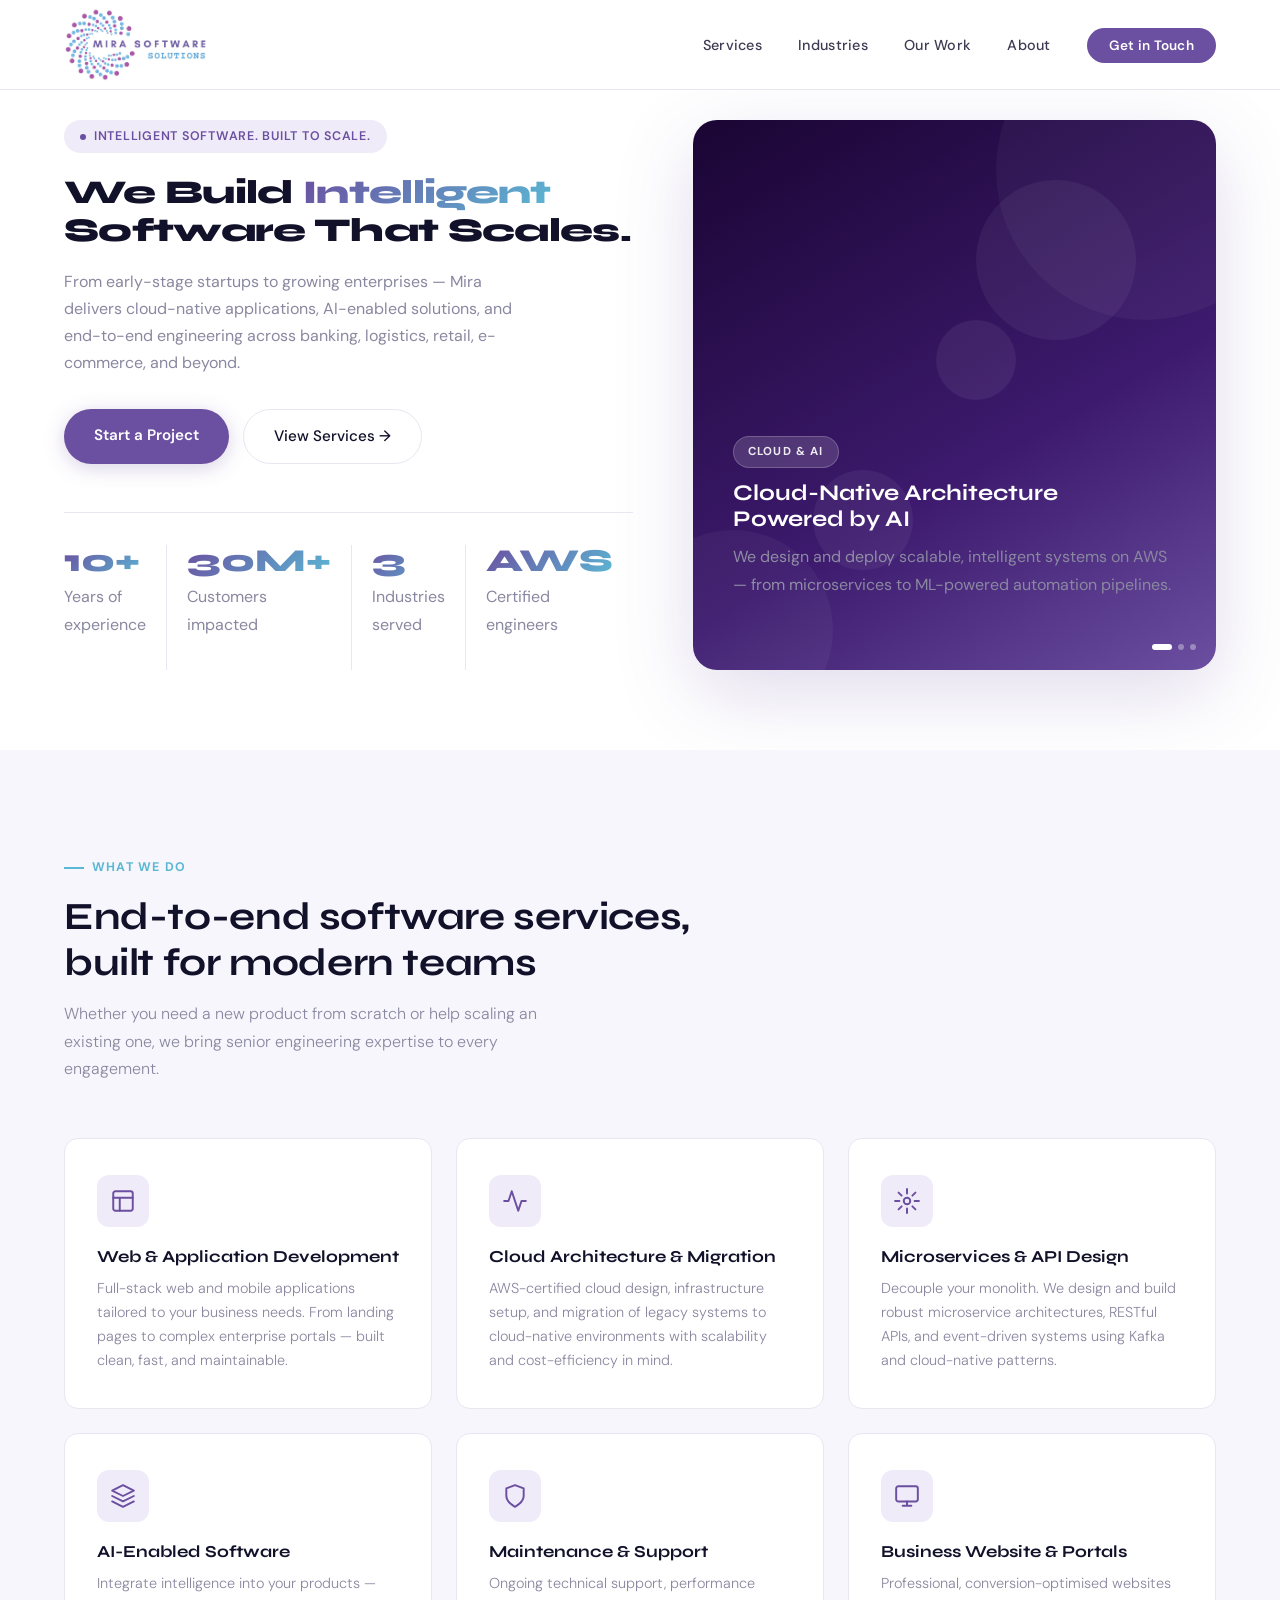
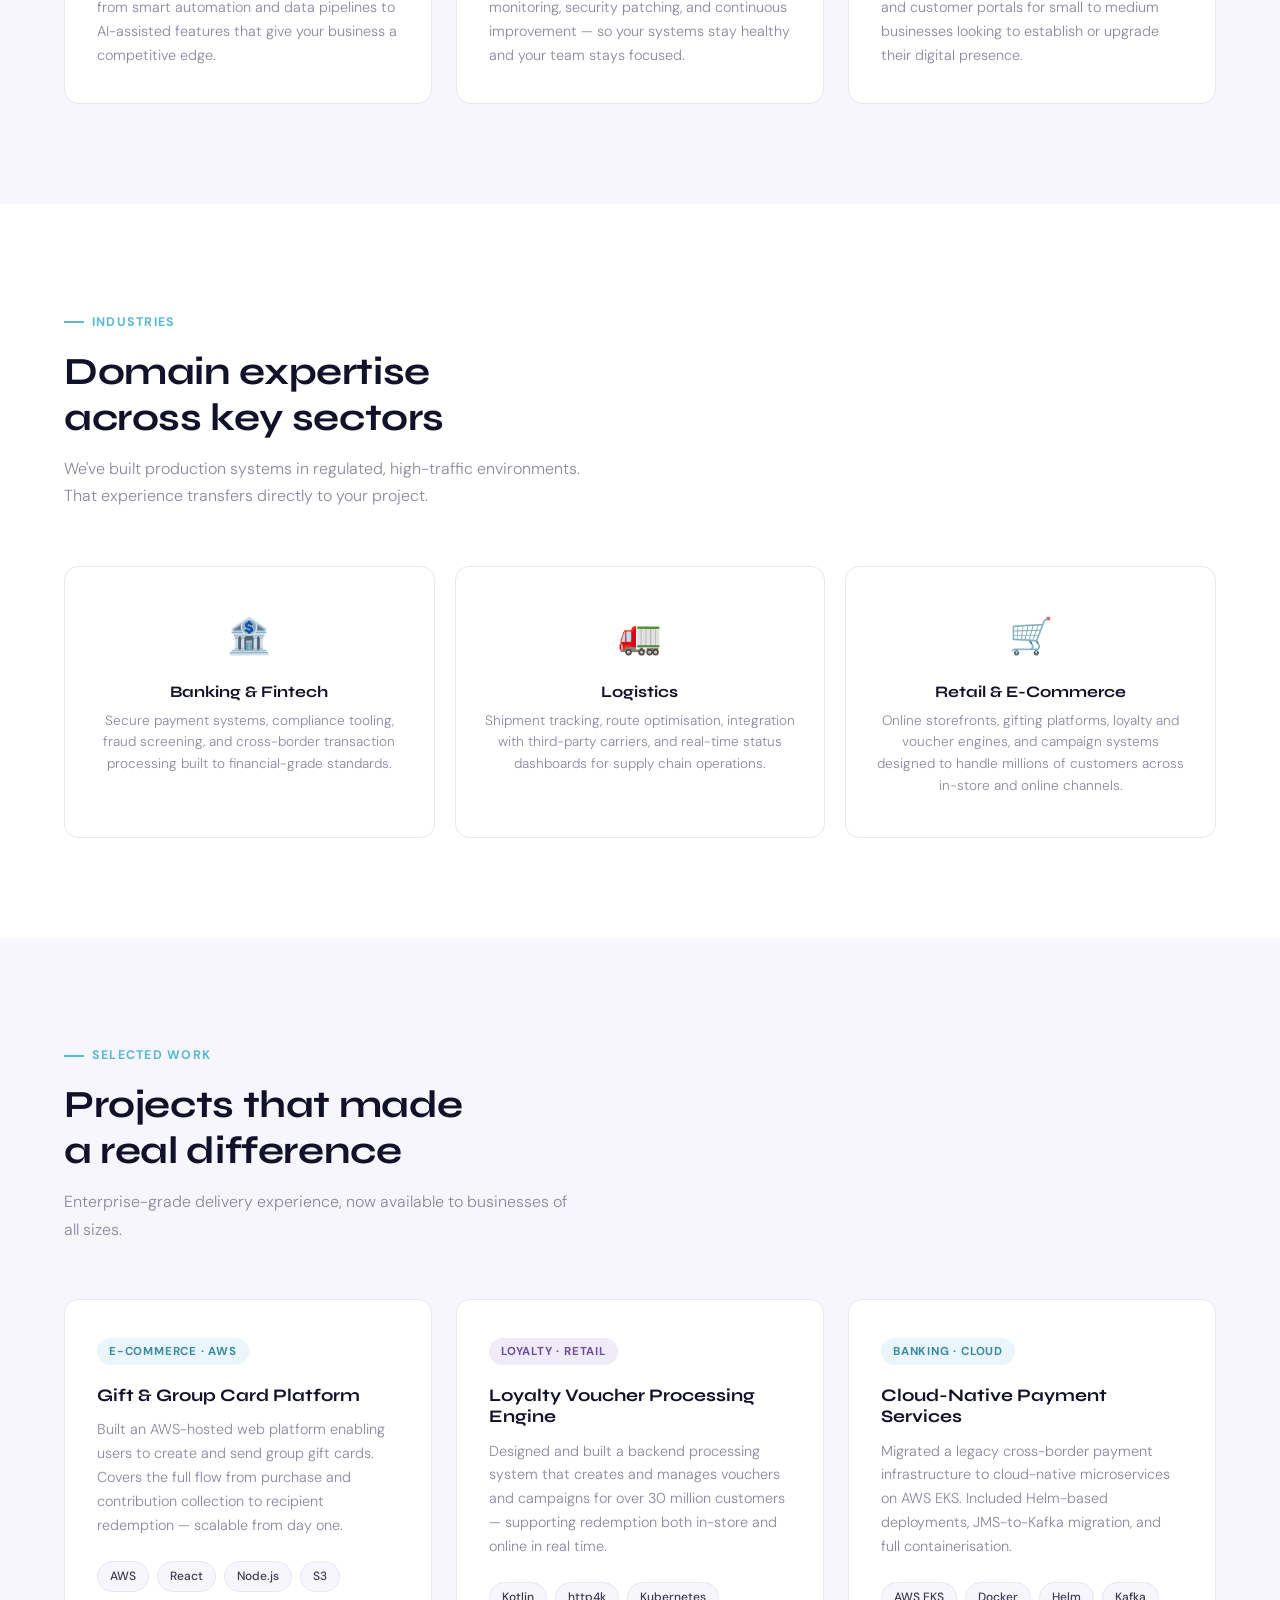
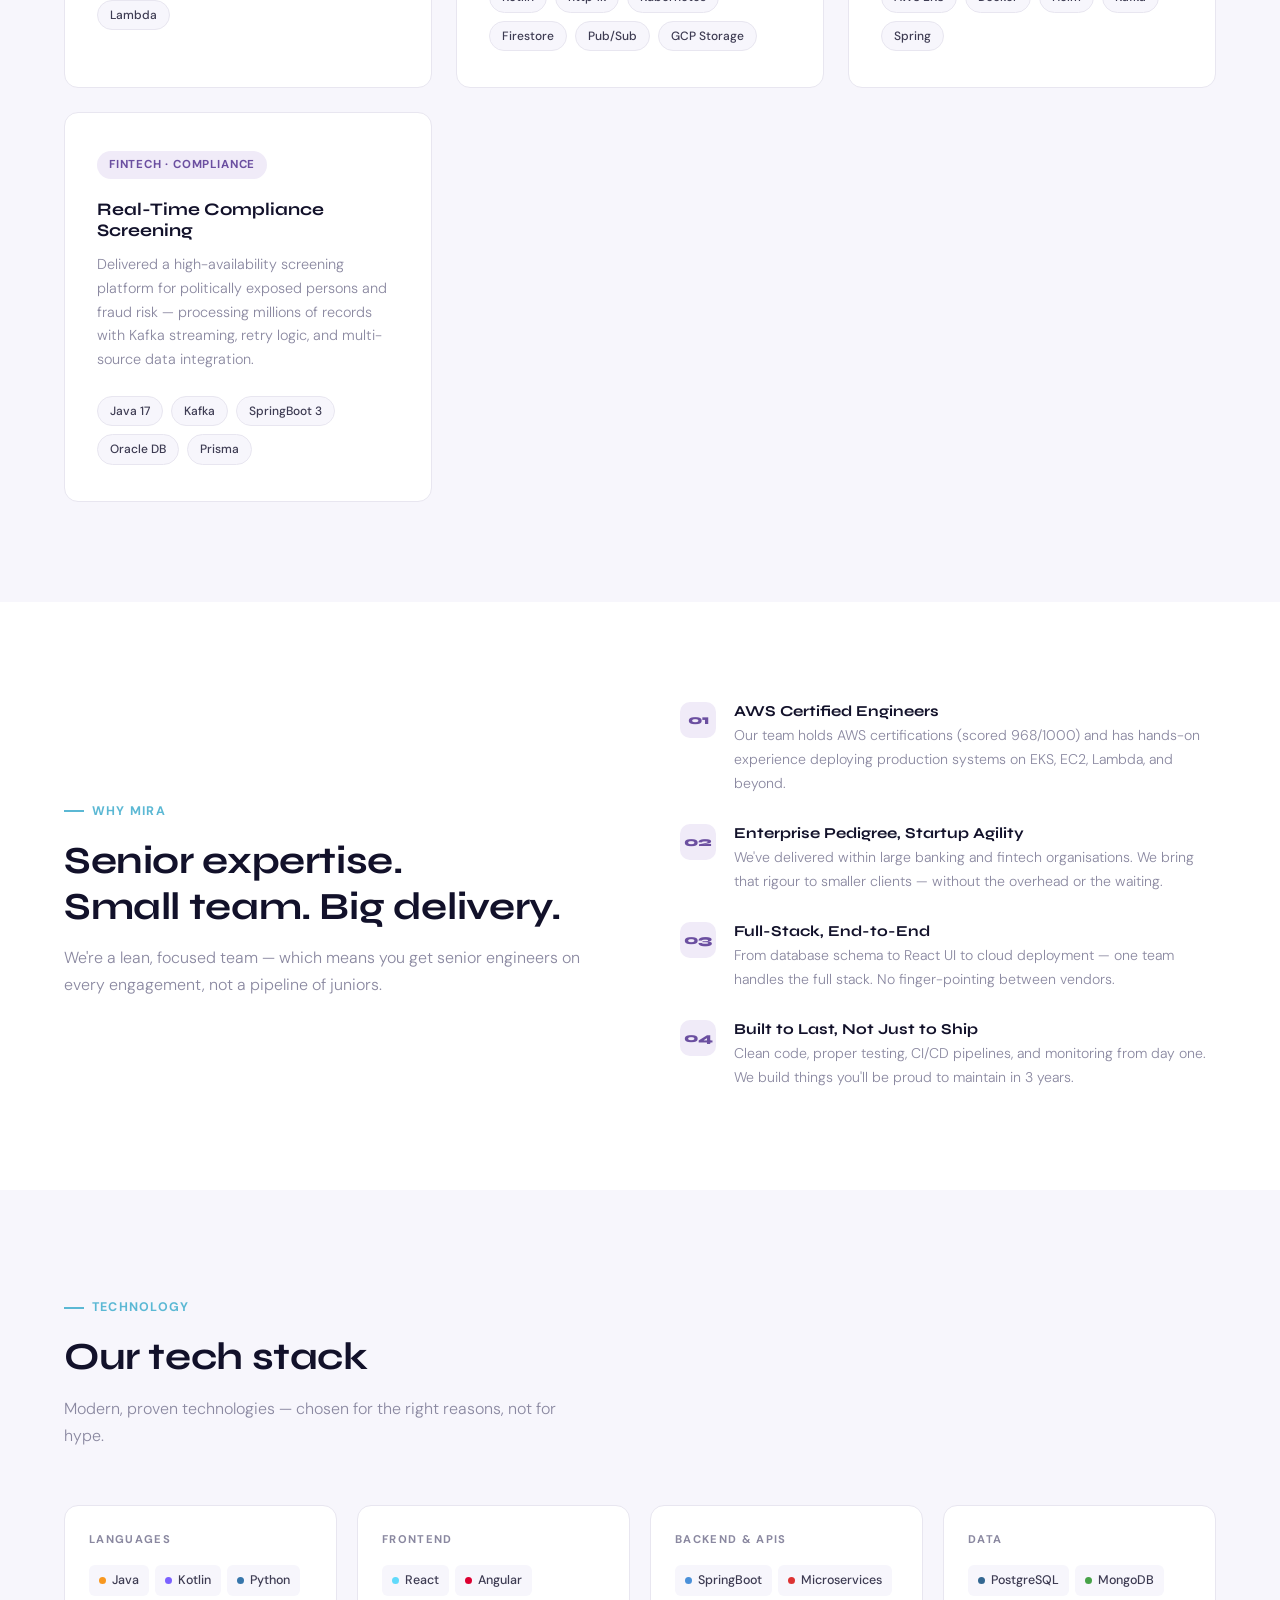
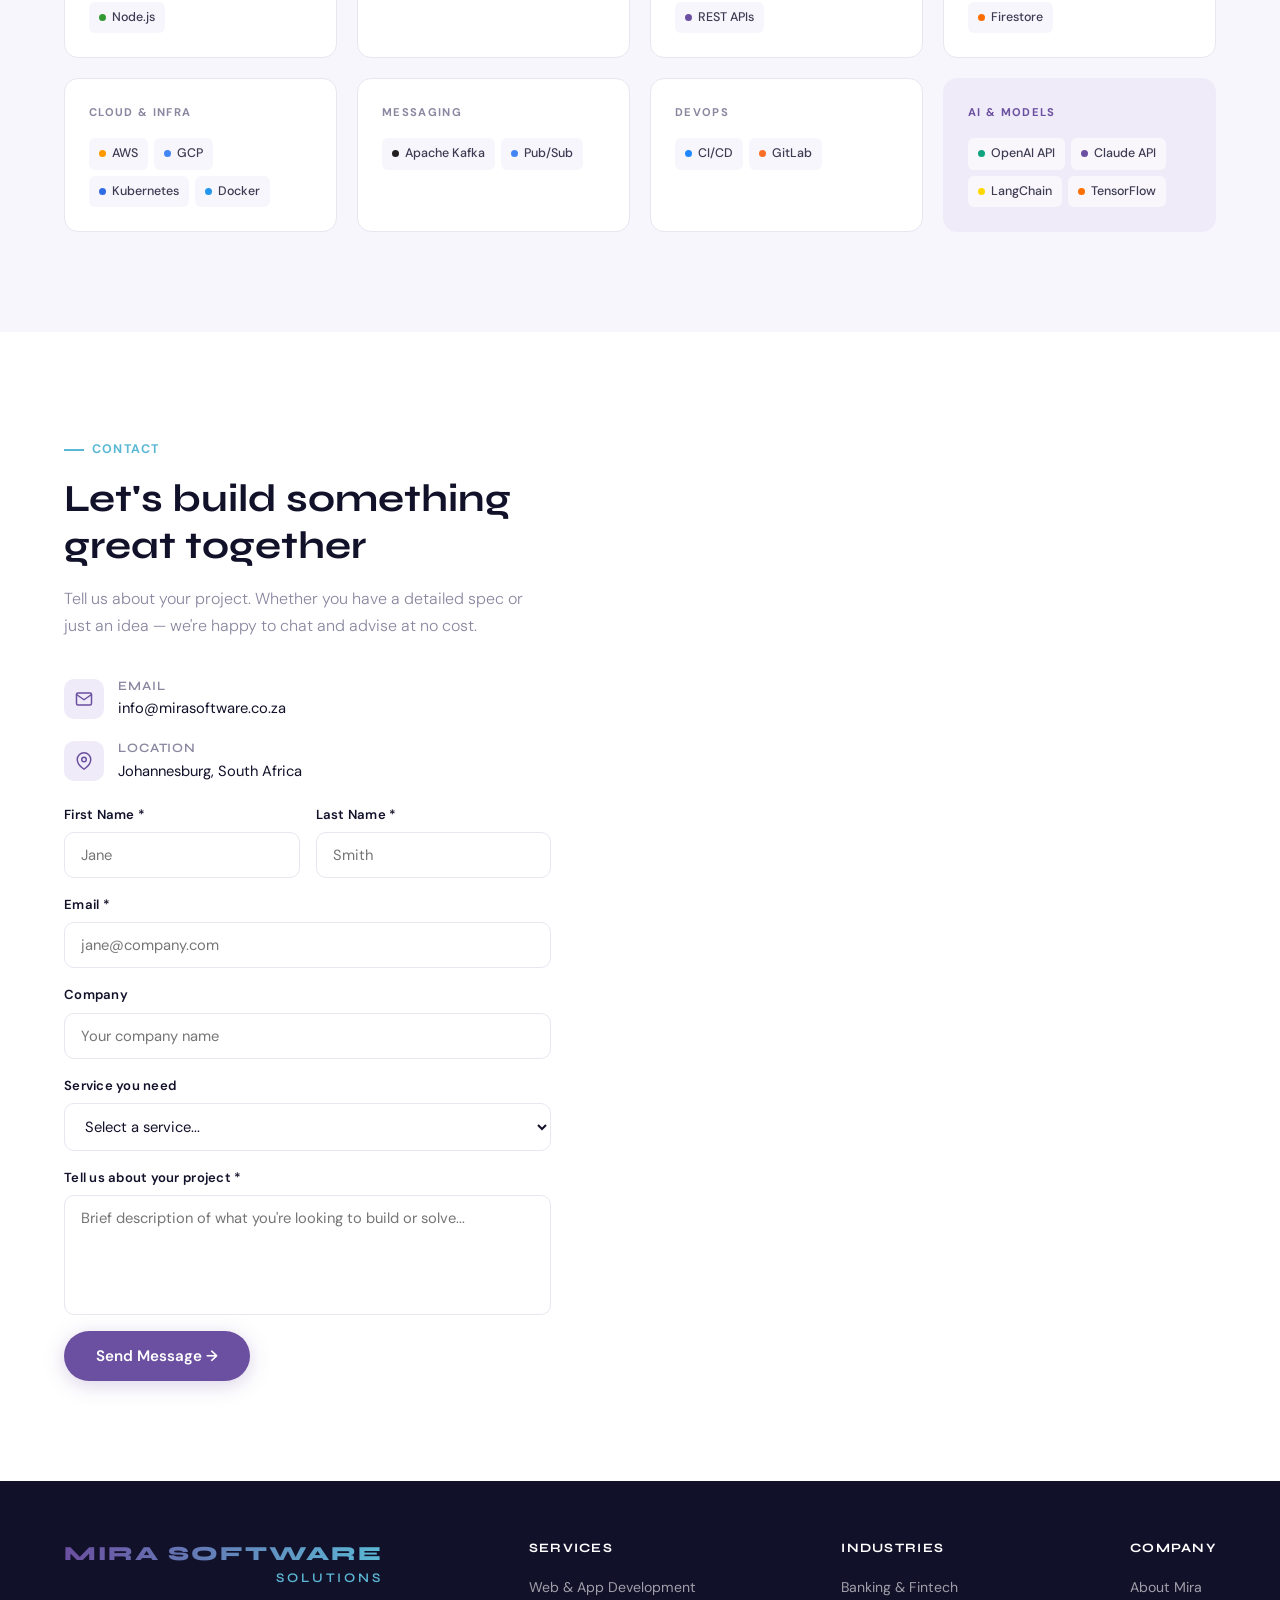
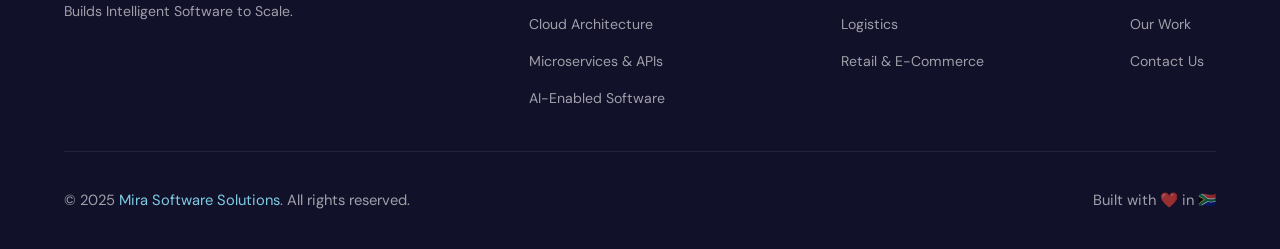
==== commit c2bd0851: "updated contact details" ====
--- a/index.html
+++ b/index.html
@@ -415,19 +415,6 @@
           <p>Johannesburg, South Africa</p>
         </div>
       </div>
-
-      <div class="contact-detail">
-        <div class="ci">
-          <a href="https://wa.me/27797037463" target="_blank" rel="noopener" title="Chat on WhatsApp">
-            <svg viewBox="0 0 24 24" fill="none" stroke="var(--purple)" stroke-width="2" stroke-linecap="round" stroke-linejoin="round"><path d="M21 11.5a8.38 8.38 0 0 1-.9 3.8 8.5 8.5 0 0 1-7.6 4.7 8.38 8.38 0 0 1-3.8-.9L3 21l1.9-5.7a8.38 8.38 0 0 1-.9-3.8 8.5 8.5 0 0 1 4.7-7.6 8.38 8.38 0 0 1 3.8-.9h.5a8.48 8.48 0 0 1 8 8v.5z"/></svg>
-          </a>
-        </div>
-        <div>
-          <h4>WhatsApp</h4>
-          <p><a href="https://wa.me/27797037463" target="_blank" rel="noopener" style="color:var(--dark)">Chat with us</a></p>
-        </div>
-      </div>
-    </div>
 
     <div>
       <!-- SUCCESS STATE -->
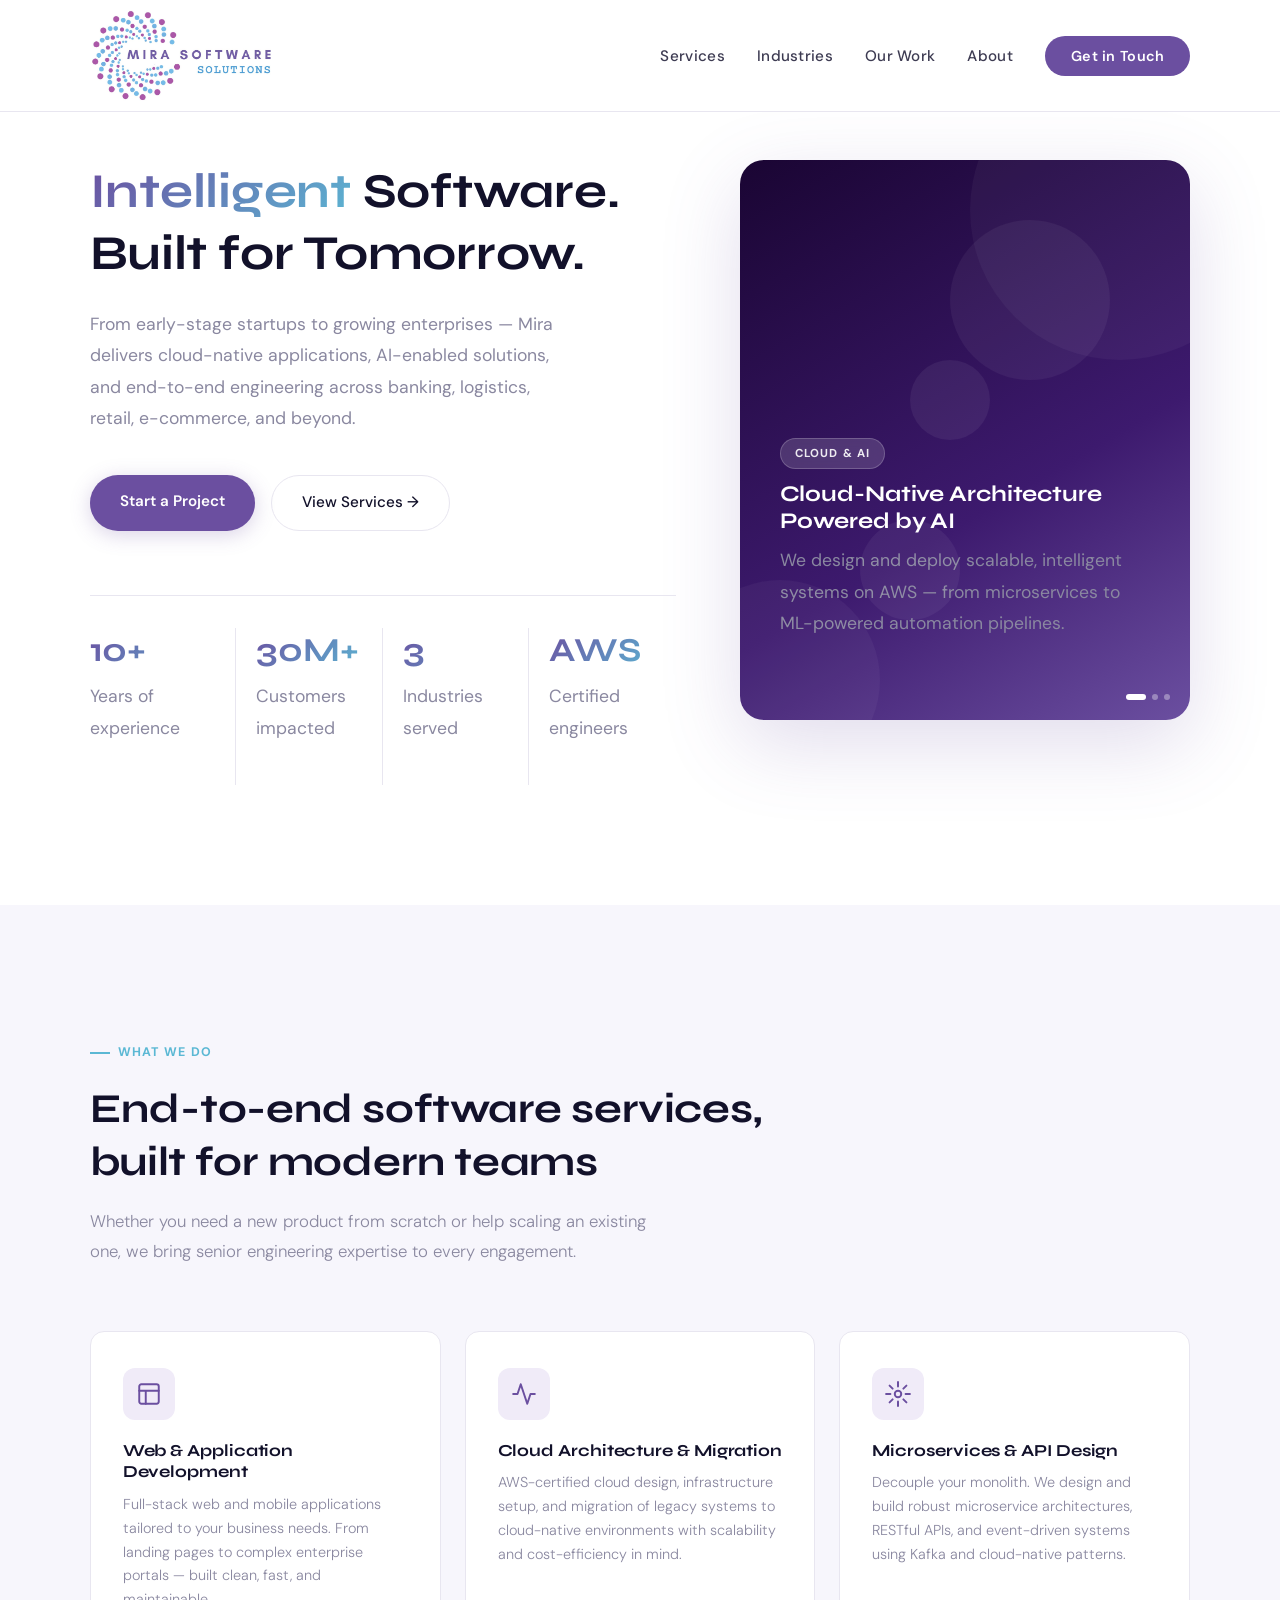
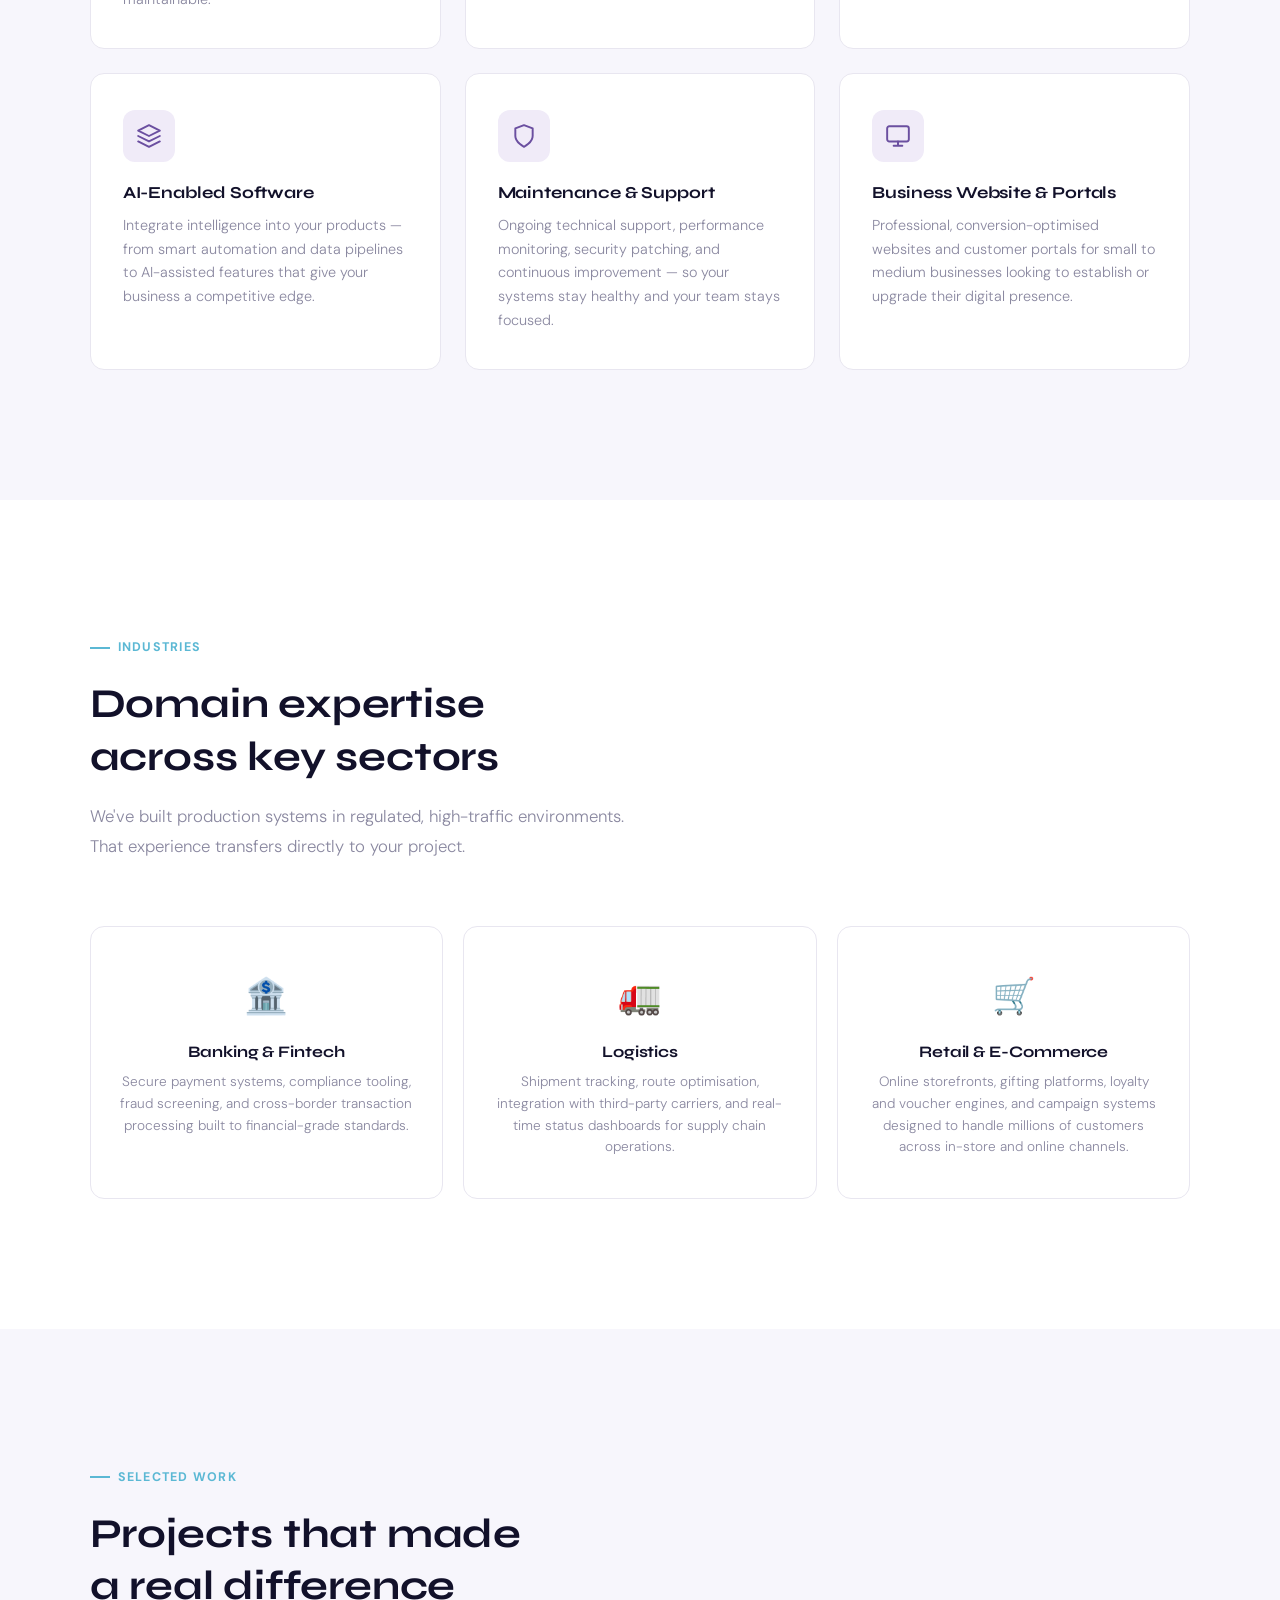
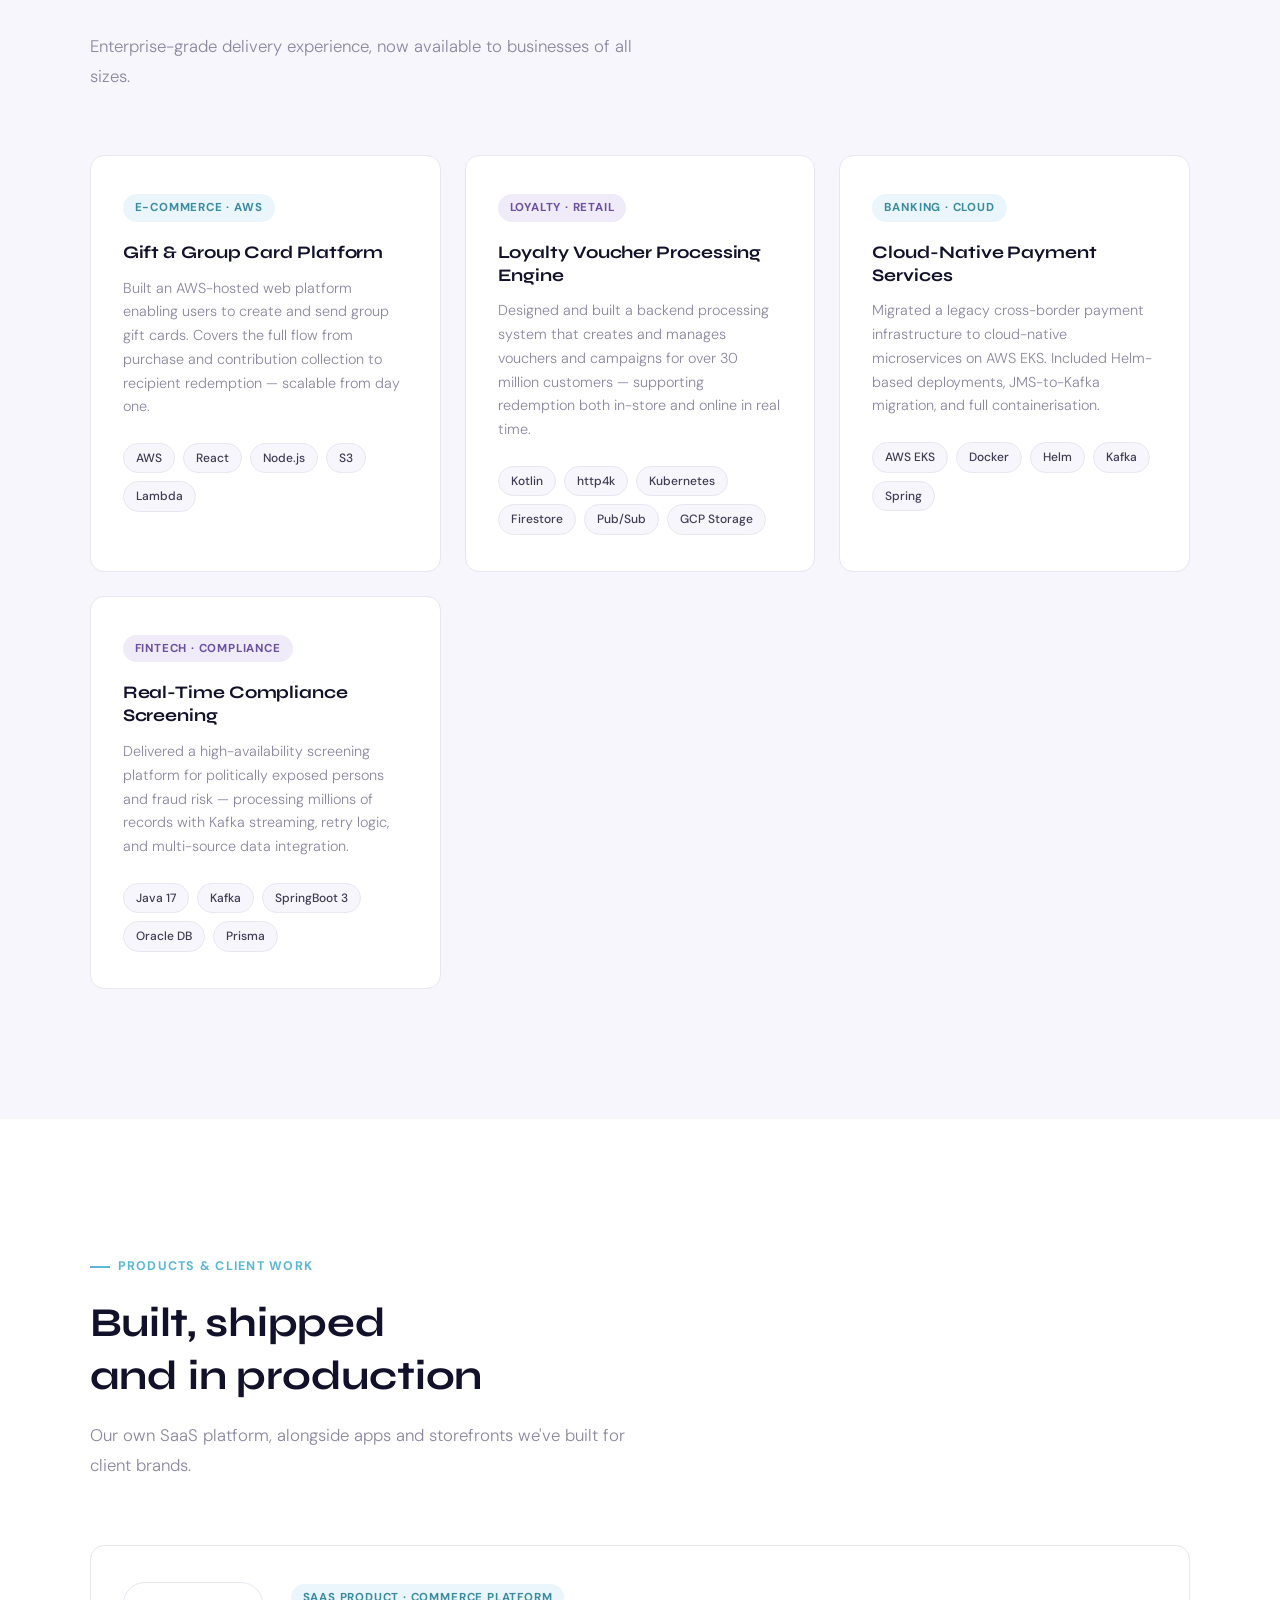
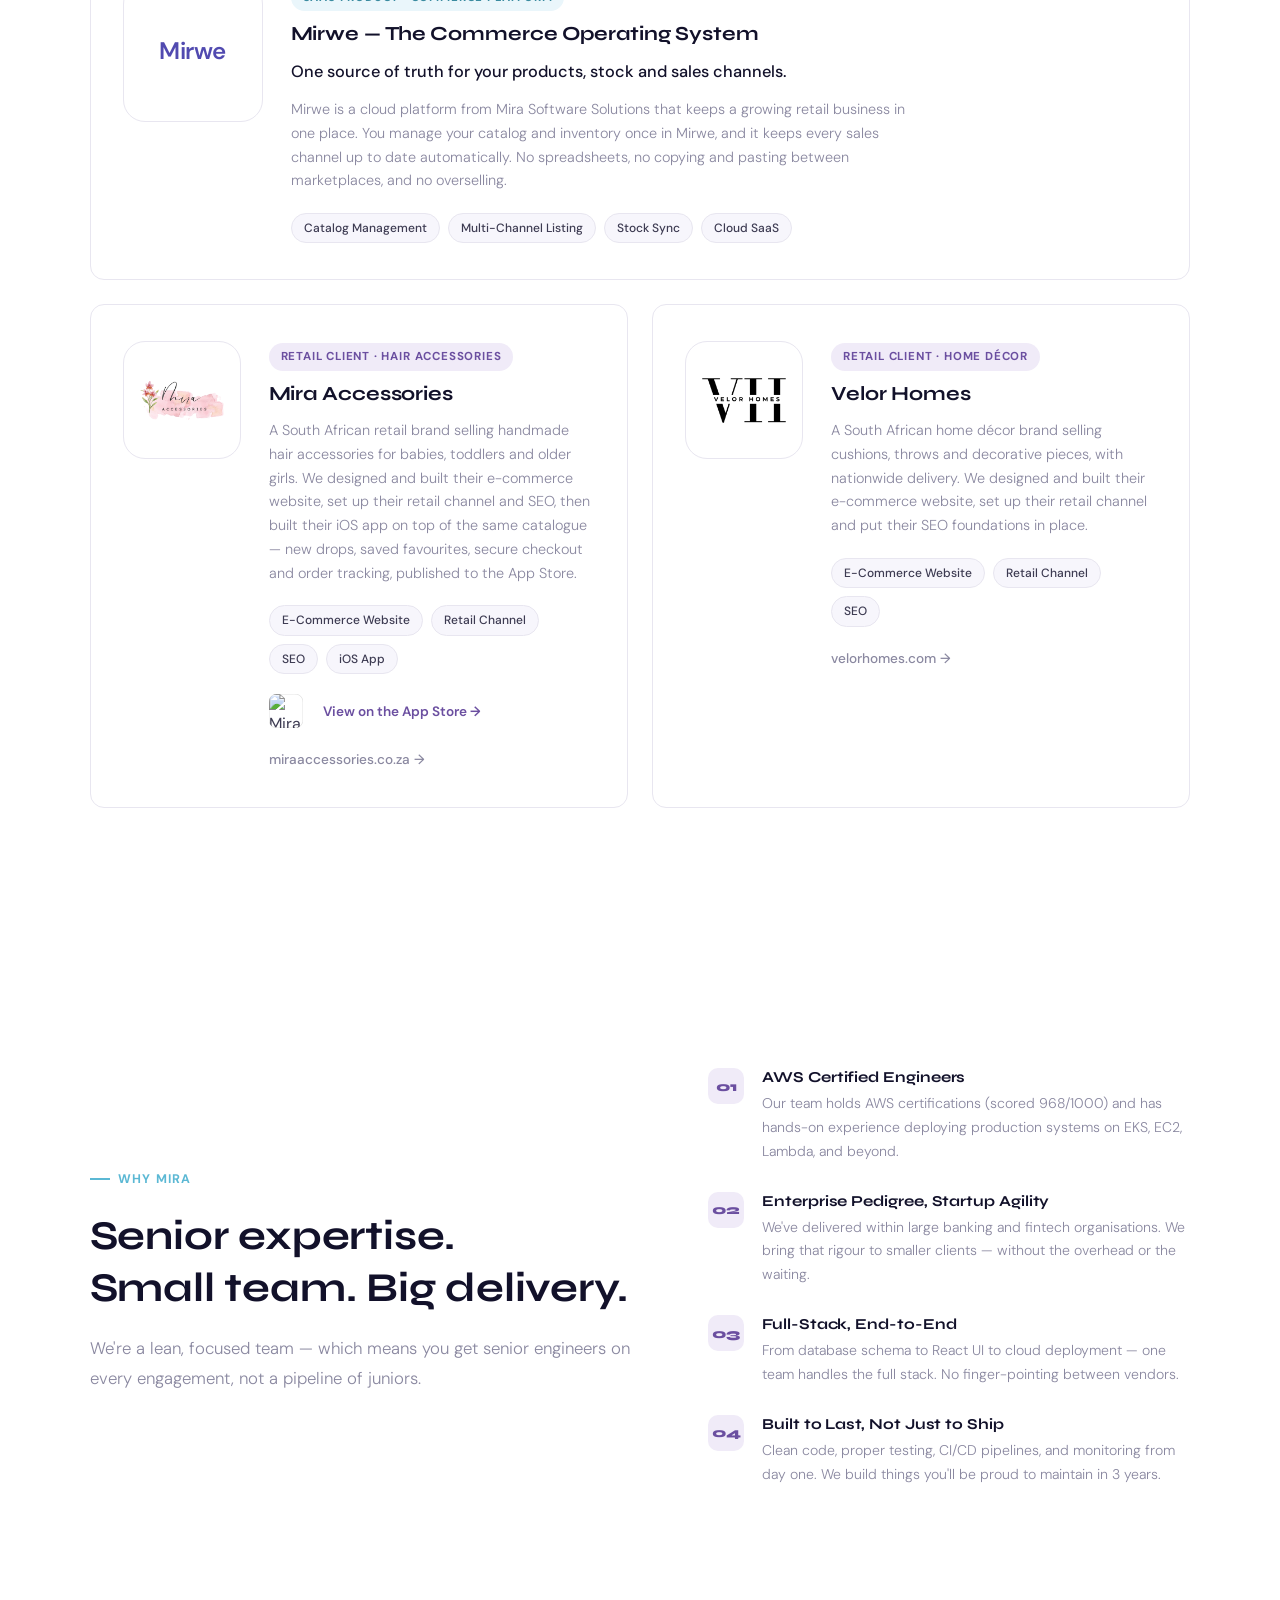
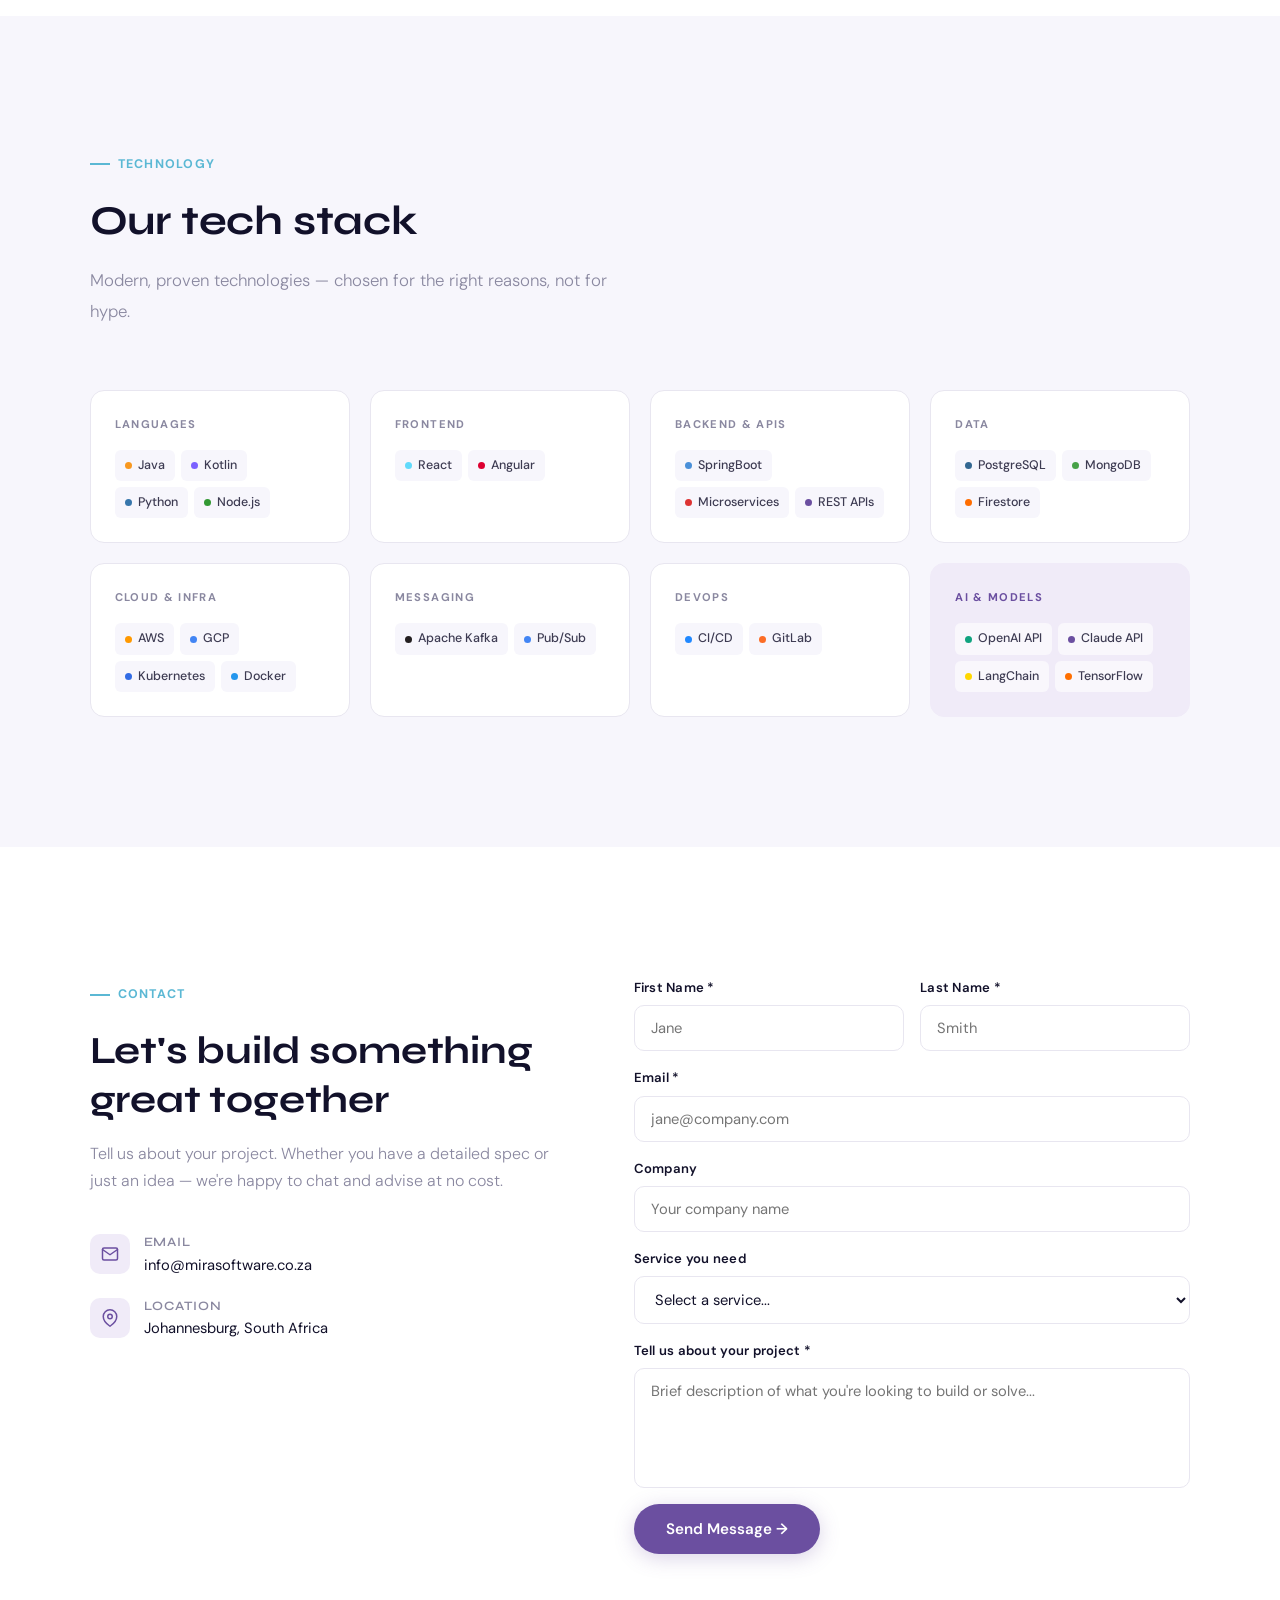
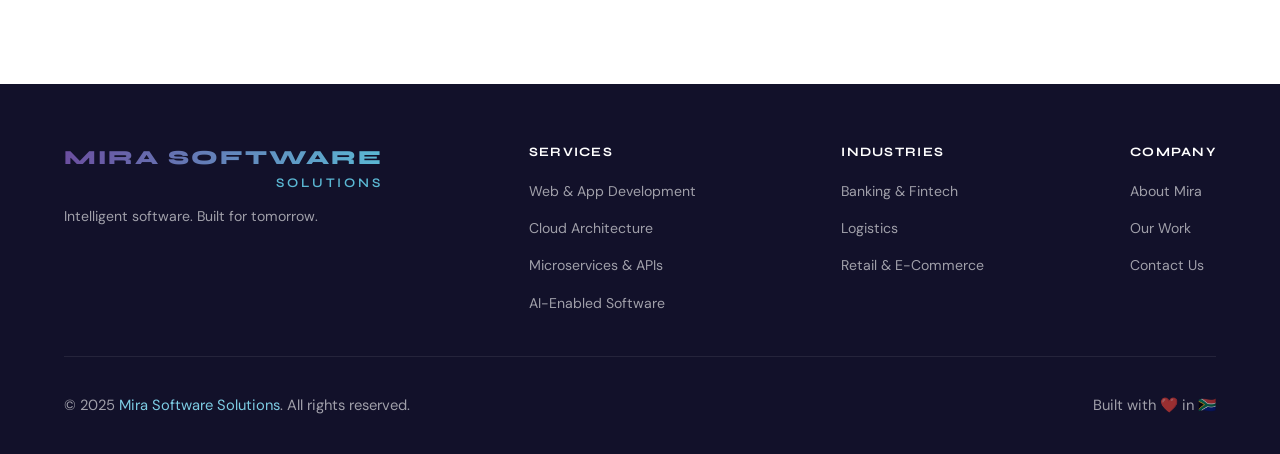
==== commit 7ba3dbf3: "New hero tagline, typography pass, products & client work section Hero - Tagline is now "Intelligent" ====
--- a/index.html
+++ b/index.html
@@ -59,8 +59,7 @@
 <section id="hero">
   <!-- LEFT: Content -->
   <div class="hero-content">
-    <div class="hero-badge"><span></span> Intelligent Software. Built to Scale.</div>
-    <h1>We Build <em>Intelligent</em><br>Software That Scales.</h1>
+    <h1><em>Intelligent</em> Software.<br>Built for Tomorrow.</h1>
     <p>From early-stage startups to growing enterprises — Mira delivers cloud-native applications, AI-enabled solutions, and end-to-end engineering across banking, logistics, retail, e-commerce, and beyond.</p>
     <div class="hero-btns">
       <a href="#contact" class="btn-primary">Start a Project</a>
@@ -264,6 +263,68 @@
   </div>
 </section>
 
+<!-- CLIENT APPS -->
+<section id="apps">
+  <div class="section-label">Products &amp; Client Work</div>
+  <h2 class="section-title">Built, shipped<br>and in production</h2>
+  <p class="section-sub">Our own SaaS platform, alongside apps and storefronts we've built for client brands.</p>
+
+  <div class="app-grid">
+    <div class="app-showcase app-featured reveal reveal-delay-1">
+      <div class="app-logo app-logo-mirwe"><span>Mirwe</span></div>
+      <div class="app-body">
+        <span class="work-tag tag-blue">SaaS Product · Commerce Platform</span>
+        <h3>Mirwe — The Commerce Operating System</h3>
+        <p class="app-lead">One source of truth for your products, stock and sales channels.</p>
+        <p>Mirwe is a cloud platform from Mira Software Solutions that keeps a growing retail business in one place. You manage your catalog and inventory once in Mirwe, and it keeps every sales channel up to date automatically. No spreadsheets, no copying and pasting between marketplaces, and no overselling.</p>
+        <div class="work-tech">
+          <span>Catalog Management</span><span>Multi-Channel Listing</span><span>Stock Sync</span><span>Cloud SaaS</span>
+        </div>
+      </div>
+    </div>
+
+    <div class="app-showcase reveal reveal-delay-2">
+      <div class="app-logo"><img src="assets/logos/clients/mira-accessories.png" alt="Mira Accessories" /></div>
+      <div class="app-body">
+        <span class="work-tag tag-purple">Retail Client · Hair Accessories</span>
+        <h3>Mira Accessories</h3>
+        <p>A South African retail brand selling handmade hair accessories for babies, toddlers and older girls. We designed and built their e-commerce website, set up their retail channel and SEO, then built their iOS app on top of the same catalogue — new drops, saved favourites, secure checkout and order tracking, published to the App Store.</p>
+        <div class="work-tech">
+          <span>E-Commerce Website</span><span>Retail Channel</span><span>SEO</span><span>iOS App</span>
+        </div>
+        <div class="app-links">
+      <a class="app-icon app-icon-sm" href="https://apps.apple.com/us/app/mira-accessories/id6762028038?itscg=30200&amp;itsct=apps_box_artwork&amp;mttnsubad=6762028038" target="_blank" rel="noopener"
+      style="--app-icon-mask: url('data:image/svg+xml,%0A%3Csvg%20xmlns%3D%22http%3A%2F%2Fwww.w3.org%2F2000%2Fsvg%22%20xml%3Aspace%3D%22preserve%22%20viewBox%3D%220%200%20230.5%20230.5%22%3E%0A%20%20%3Cpath%20fill-rule%3D%22evenodd%22%20stroke-linejoin%3D%22round%22%20stroke-miterlimit%3D%221.4%22%20clip-rule%3D%22evenodd%22%20d%3D%22M158.2%20230H64.1a320%20320%200%200%201-7-.1c-5%200-10-.5-15-1.3a50.8%2050.8%200%200%201-14.4-4.8%2048.2%2048.2%200%200%201-21-21%2050.9%2050.9%200%200%201-4.8-14.4%20100.7%20100.7%200%200%201-1.3-15v-7l-.1-8.2V64.1a320%20320%200%200%201%20.1-7c0-5%20.5-10%201.3-15a50.7%2050.7%200%200%201%204.8-14.4%2048.2%2048.2%200%200%201%2021-21%2051%2051%200%200%201%2014.4-4.8c5-.8%2010-1.2%2015-1.3a320%20320%200%200%201%207%200l8.2-.1h94.1a320%20320%200%200%201%207%20.1c5%200%2010%20.5%2015%201.3a52%2052%200%200%201%2014.4%204.8%2048.2%2048.2%200%200%201%2021%2021%2050.9%2050.9%200%200%201%204.8%2014.4c.8%205%201.2%2010%201.3%2015a320%20320%200%200%201%20.1%207v102.3l-.1%207c0%205-.5%2010-1.3%2015a50.7%2050.7%200%200%201-4.8%2014.4%2048.2%2048.2%200%200%201-21%2021%2050.8%2050.8%200%200%201-14.4%204.8c-5%20.8-10%201.2-15%201.3a320%20320%200%200%201-7%200l-8.2.1z%22%2F%3E%0A%3C%2Fsvg%3E%0A');">
+      <img src="https://is1-ssl.mzstatic.com/image/thumb/Purple211/v4/38/10/49/381049de-090f-ceba-03ec-ac349f665b30/AppIcon-0-0-1x_U007ephone-0-1-85-220.png/540x540bb.jpg"
+      alt="Mira Accessories app icon"
+      style="mask-image: var(--app-icon-mask); -webkit-mask-image: var(--app-icon-mask);" />
+      <svg xmlns="http://www.w3.org/2000/svg" viewBox="0 0 230.5 230.5" aria-hidden="true">
+      <path fill="none" stroke="#000" stroke-linejoin="round" stroke-miterlimit="1.4" stroke-opacity=".1" stroke-width="1" d="M158.2 230H64.1a320 320 0 0 1-7-.1c-5 0-10-.5-15-1.3a50.8 50.8 0 0 1-14.4-4.8 48.2 48.2 0 0 1-21-21 50.9 50.9 0 0 1-4.8-14.4 100.7 100.7 0 0 1-1.3-15v-7l-.1-8.2V64.1a320 320 0 0 1 .1-7c0-5 .5-10 1.3-15a50.7 50.7 0 0 1 4.8-14.4 48.2 48.2 0 0 1 21-21 51 51 0 0 1 14.4-4.8c5-.8 10-1.2 15-1.3a320 320 0 0 1 7 0l8.2-.1h94.1a320 320 0 0 1 7 .1c5 0 10 .5 15 1.3a52 52 0 0 1 14.4 4.8 48.2 48.2 0 0 1 21 21 50.9 50.9 0 0 1 4.8 14.4c.8 5 1.2 10 1.3 15a320 320 0 0 1 .1 7v102.3l-.1 7c0 5-.5 10-1.3 15a50.7 50.7 0 0 1-4.8 14.4 48.2 48.2 0 0 1-21 21 50.8 50.8 0 0 1-14.4 4.8c-5 .8-10 1.2-15 1.3a320 320 0 0 1-7 0l-8.2.1z" clip-rule="evenodd" vector-effect="non-scaling-stroke"/>
+      </svg>
+      </a>
+          <a class="app-store-link" href="https://apps.apple.com/us/app/mira-accessories/id6762028038?itscg=30200&amp;itsct=apps_box_artwork&amp;mttnsubad=6762028038" target="_blank" rel="noopener">View on the App Store →</a>
+          <a class="app-site-link" href="https://miraaccessories.co.za" target="_blank" rel="noopener">miraaccessories.co.za →</a>
+        </div>
+      </div>
+    </div>
+
+    <div class="app-showcase reveal reveal-delay-3">
+      <div class="app-logo"><img src="assets/logos/clients/velor-homes.png" alt="Velor Homes" /></div>
+      <div class="app-body">
+        <span class="work-tag tag-purple">Retail Client · Home Décor</span>
+        <h3>Velor Homes</h3>
+        <p>A South African home décor brand selling cushions, throws and decorative pieces, with nationwide delivery. We designed and built their e-commerce website, set up their retail channel and put their SEO foundations in place.</p>
+        <div class="work-tech">
+          <span>E-Commerce Website</span><span>Retail Channel</span><span>SEO</span>
+        </div>
+        <div class="app-links">
+          <a class="app-site-link" href="https://velorhomes.com" target="_blank" rel="noopener">velorhomes.com →</a>
+        </div>
+      </div>
+    </div>
+  </div>
+</section>
+
 <!-- WHY MIRA -->
 <section id="why">
   <div class="why-layout">
@@ -415,6 +476,7 @@
           <p>Johannesburg, South Africa</p>
         </div>
       </div>
+    </div>
 
     <div>
       <!-- SUCCESS STATE -->
@@ -488,7 +550,7 @@
         <span class="fw-main">MIRA SOFTWARE</span>
         <span class="fw-sub">SOLUTIONS</span>
       </div>
-      <p>Builds Intelligent Software to Scale.</p>
+      <p>Intelligent software. Built for tomorrow.</p>
     </div>
     <div class="footer-links">
       <h4>Services</h4>
--- a/assets/css/style.css
+++ b/assets/css/style.css
@@ -31,7 +31,9 @@
 h1, h2, h3, h4 {
     font-family: 'Syne', sans-serif;
     color: var(--dark);
-    line-height: 1.2;
+    font-weight: 700;
+    line-height: 1.3;
+    letter-spacing: -0.005em;
 }
 
 a { text-decoration: none; color: inherit; }
@@ -42,20 +44,21 @@
     background: rgba(255,255,255,0.92);
     backdrop-filter: blur(12px);
     border-bottom: 1px solid var(--border);
-    padding: 0 5%;
+    padding: 0 7%;
     display: flex; align-items: center; justify-content: space-between;
-    height: 90px;
+    height: 112px;
     transition: box-shadow 0.3s;
 }
 nav.scrolled { box-shadow: var(--shadow); }
 
-.nav-logo img { height: 78px; display: block; }
+.nav-logo img { height: 100px; display: block; }
 
 .nav-links {
-    display: flex; gap: 36px; list-style: none;
+    display: flex; gap: 32px; list-style: none;
+    align-items: center;
 }
 .nav-links a {
-    font-size: 0.9rem; font-weight: 500; color: var(--body);
+    font-size: 0.95rem; font-weight: 500; color: var(--body);
     letter-spacing: 0.02em;
     transition: color 0.2s;
 }
@@ -64,10 +67,10 @@
 .nav-cta {
     background: var(--purple);
     color: #fff !important;
-    padding: 9px 22px;
+    padding: 11px 26px;
     border-radius: 50px;
     font-weight: 600 !important;
-    font-size: 0.85rem !important;
+    font-size: 0.9rem !important;
     transition: background 0.2s, transform 0.2s !important;
 }
 .nav-cta:hover { background: var(--purple-light) !important; transform: translateY(-1px); }
@@ -78,10 +81,10 @@
 /* ── HERO ── */
 #hero {
     display: grid;
-    grid-template-columns: 1fr 1fr;
+    grid-template-columns: minmax(0, 1.3fr) minmax(340px, 1fr);
     align-items: center;
-    gap: 60px;
-    padding: 120px 5% 80px;
+    gap: 64px;
+    padding: 160px 7% 120px;
     position: relative;
     overflow: hidden;
     background: var(--bg);
@@ -89,6 +92,7 @@
 
 .hero-content {
     position: relative; z-index: 2;
+    min-width: 0;
 }
 
 .hero-badge {
@@ -104,14 +108,17 @@
 .hero-badge span { width: 6px; height: 6px; border-radius: 50%; background: var(--purple); display: inline-block; }
 
 #hero h1 {
-    font-size: clamp(1.8rem, 2.6vw, 2.6rem);
-    font-weight: 800;
-    margin-bottom: 18px;
-    letter-spacing: -0.02em;
-    line-height: 1.15;
+    font-size: clamp(1.9rem, 3.8vw, 3.6rem);
+    font-weight: 700;
+    margin-bottom: 24px;
+    letter-spacing: -0.005em;
+    line-height: 1.28;
 }
 #hero h1 em {
     font-style: normal;
+    display: inline-block;
+    padding-bottom: 0.14em;
+    margin-bottom: -0.14em;
     background: linear-gradient(135deg, var(--purple), var(--blue));
     -webkit-background-clip: text;
     -webkit-text-fill-color: transparent;
@@ -119,15 +126,15 @@
 }
 
 #hero p {
-    font-size: 1rem;
+    font-size: 1.1rem;
     color: var(--muted);
-    max-width: 460px;
-    margin-bottom: 32px;
+    max-width: 480px;
+    margin-bottom: 40px;
     font-weight: 400;
-    line-height: 1.7;
-}
-
-.hero-btns { display: flex; gap: 14px; flex-wrap: wrap; margin-bottom: 48px; }
+    line-height: 1.8;
+}
+
+.hero-btns { display: flex; gap: 16px; flex-wrap: wrap; margin-bottom: 64px; }
 
 /* ── HERO STATS ── */
 .hero-stats {
@@ -144,13 +151,14 @@
 .stat-item:last-child { border-right: none; }
 .stat-item:first-child { padding-left: 0; }
 .stat-item h3 {
-    font-size: 2rem; font-weight: 800;
+    font-size: 2.1rem; font-weight: 700;
     background: linear-gradient(135deg, var(--purple), var(--blue));
     -webkit-background-clip: text;
     -webkit-text-fill-color: transparent;
     background-clip: text;
-    line-height: 1;
-    margin-bottom: 6px;
+    line-height: 1.35;
+    letter-spacing: -0.005em;
+    margin-bottom: 8px;
 }
 .stat-item p { font-size: 0.82rem; color: var(--muted); font-weight: 500; line-height: 1.4; }
 
@@ -271,14 +279,14 @@
 .btn-secondary:hover { border-color: var(--purple); color: var(--purple); transform: translateY(-2px); }
 
 /* ── SECTION BASE ── */
-section { padding: 100px 5%; }
+section { padding: 130px 7%; }
 
 .section-label {
     display: inline-flex; align-items: center; gap: 8px;
     color: var(--blue);
     font-size: 0.78rem; font-weight: 700;
     letter-spacing: 0.1em; text-transform: uppercase;
-    margin-bottom: 16px;
+    margin-bottom: 20px;
 }
 .section-label::before {
     content: '';
@@ -288,18 +296,20 @@
 }
 
 .section-title {
-    font-size: clamp(1.8rem, 3vw, 2.5rem);
+    font-size: clamp(2rem, 3.2vw, 3rem);
     font-weight: 700;
-    margin-bottom: 14px;
-    letter-spacing: -0.01em;
+    margin-bottom: 18px;
+    letter-spacing: -0.005em;
+    line-height: 1.28;
 }
 
 .section-sub {
     color: var(--muted);
-    font-size: 1rem;
-    max-width: 520px;
-    margin-bottom: 56px;
+    font-size: 1.05rem;
+    max-width: 560px;
+    margin-bottom: 64px;
     font-weight: 300;
+    line-height: 1.8;
 }
 
 /* ── SERVICES ── */
@@ -420,13 +430,98 @@
     border-radius: 50px;
 }
 
+/* ── CLIENT APPS ── */
+#apps { background: var(--bg); }
+
+.app-grid {
+    display: grid;
+    grid-template-columns: repeat(auto-fit, minmax(420px, 1fr));
+    gap: 24px;
+}
+
+.app-showcase {
+    display: flex; align-items: flex-start; gap: 28px;
+    background: var(--bg);
+    border: 1px solid var(--border);
+    border-radius: var(--radius);
+    padding: 36px 32px;
+    transition: box-shadow 0.3s, transform 0.3s;
+}
+.app-showcase:hover { box-shadow: var(--shadow-hover); transform: translateY(-4px); }
+
+.app-icon {
+    position: relative;
+    width: 118px; height: 118px;
+    flex-shrink: 0;
+    display: block;
+    transition: transform 0.3s;
+}
+.app-icon img { width: 100%; height: 100%; object-fit: contain; display: block; }
+.app-icon svg {
+    position: absolute; top: 0; left: 0;
+    width: 100%; height: 100%;
+    pointer-events: none;
+}
+.app-showcase:hover .app-icon { transform: scale(1.04); }
+
+.app-logo {
+    width: 118px; height: 118px;
+    flex-shrink: 0;
+    display: flex; align-items: center; justify-content: center;
+    padding: 16px;
+    background: var(--bg);
+    border: 1px solid var(--border);
+    border-radius: 22px;
+    transition: transform 0.3s;
+}
+.app-logo img { max-width: 100%; max-height: 100%; object-fit: contain; display: block; }
+.app-showcase:hover .app-logo { transform: scale(1.04); }
+
+.app-logo-mirwe { background: var(--bg); }
+.app-logo-mirwe span {
+    font-family: 'DM Sans', sans-serif;
+    font-size: 1.5rem; font-weight: 600;
+    letter-spacing: -0.02em;
+    color: #514AB0;
+}
+
+.app-featured { grid-column: 1 / -1; }
+.app-featured .app-logo { width: 140px; height: 140px; }
+.app-featured h3 { font-size: 1.45rem; }
+.app-lead {
+    font-size: 1.02rem !important;
+    color: var(--dark) !important;
+    font-weight: 500 !important;
+    margin-bottom: 12px !important;
+}
+
+.app-body { min-width: 0; }
+.app-body .work-tag { margin-bottom: 10px; }
+.app-body h3 { font-size: 1.25rem; font-weight: 700; margin-bottom: 12px; }
+.app-body p { font-size: 0.9rem; color: var(--muted); line-height: 1.65; font-weight: 300; margin-bottom: 20px; max-width: 64ch; }
+
+.app-links { display: flex; flex-wrap: wrap; gap: 20px; margin-top: 20px; }
+.app-links { align-items: center; }
+.app-icon-sm { width: 34px; height: 34px; }
+.app-showcase:hover .app-icon-sm { transform: none; }
+.app-icon-sm:hover { transform: scale(1.08); }
+.app-store-link, .app-site-link {
+    display: inline-flex; align-items: center;
+    font-size: 0.85rem; font-weight: 600;
+    transition: color 0.2s;
+}
+.app-store-link { color: var(--purple); }
+.app-store-link:hover { color: var(--purple-light); }
+.app-site-link { color: var(--muted); font-weight: 500; }
+.app-site-link:hover { color: var(--purple); }
+
 /* ── WHY MIRA ── */
 #why { background: var(--bg); }
 
 .why-layout {
     display: grid;
-    grid-template-columns: 1fr 1fr;
-    gap: 80px;
+    grid-template-columns: minmax(0, 1.15fr) minmax(0, 1fr);
+    gap: 64px;
     align-items: center;
 }
 
@@ -530,7 +625,7 @@
     align-items: start;
 }
 
-.contact-info h2 { font-size: clamp(1.8rem, 3vw, 2.4rem); margin-bottom: 16px; }
+.contact-info h2 { font-size: clamp(1.8rem, 3vw, 2.4rem); margin-bottom: 16px; line-height: 1.28; }
 .contact-info p { color: var(--muted); font-size: 1rem; font-weight: 300; margin-bottom: 40px; }
 
 .contact-detail {
@@ -617,7 +712,7 @@
     font-size: 1.25rem;
     font-weight: 800;
     letter-spacing: 0.1em;
-    line-height: 1.2;
+    line-height: 1.35;
     background: linear-gradient(90deg, #6B4FA0 0%, #5BB8D4 100%);
     -webkit-background-clip: text;
     -webkit-text-fill-color: transparent;
@@ -698,9 +793,17 @@
 .reveal-delay-4 { transition-delay: 0.4s; }
 .reveal-delay-5 { transition-delay: 0.5s; }
 
+/* ── TABLET / NARROW DESKTOP ── */
+@media (max-width: 1100px) {
+    #hero { gap: 48px; }
+    .hero-stats { grid-template-columns: repeat(2, minmax(0, 1fr)); row-gap: 24px; }
+    .stat-item:nth-child(2n) { border-right: none; }
+    .stat-item:nth-child(2n+1) { padding-left: 0; }
+}
+
 /* ── MOBILE ── */
 @media (max-width: 768px) {
-    .nav-links { display: none; flex-direction: column; gap: 0; position: absolute; top: 90px; left: 0; right: 0; background: #fff; border-bottom: 1px solid var(--border); padding: 16px 5%; }
+    .nav-links { display: none; flex-direction: column; gap: 0; position: absolute; top: 112px; left: 0; right: 0; background: #fff; border-bottom: 1px solid var(--border); padding: 16px 5%; }
     .nav-links.open { display: flex; }
     .nav-links li { padding: 12px 0; border-bottom: 1px solid var(--border); }
     .nav-links li:last-child { border: none; }
@@ -709,13 +812,16 @@
     .stack-groups { grid-template-columns: repeat(2, 1fr); gap: 24px; }
     .stack-group { flex-direction: column; gap: 10px; }
     .stack-group-label { min-width: unset; padding-top: 0; }
-    #hero { grid-template-columns: 1fr; padding: 100px 5% 60px; }
+    #hero { grid-template-columns: 1fr; padding: 120px 6% 80px; gap: 48px; }
     .hero-scroller { min-height: 320px; max-height: 360px; }
     .hero-stats { grid-template-columns: repeat(2, 1fr); gap: 16px; }
     .stat-item { border-right: none; padding: 0; }
     .industries-grid { grid-template-columns: 1fr; }
     .why-layout { grid-template-columns: 1fr; }
     .why-visual { display: none; }
+    .app-grid { grid-template-columns: 1fr; }
+    .app-showcase { flex-direction: column; gap: 20px; }
+    .app-icon, .app-logo { width: 96px; height: 96px; }
     .contact-layout { grid-template-columns: 1fr; gap: 48px; }
     .form-row { grid-template-columns: 1fr; }
     .footer-top { flex-direction: column; }
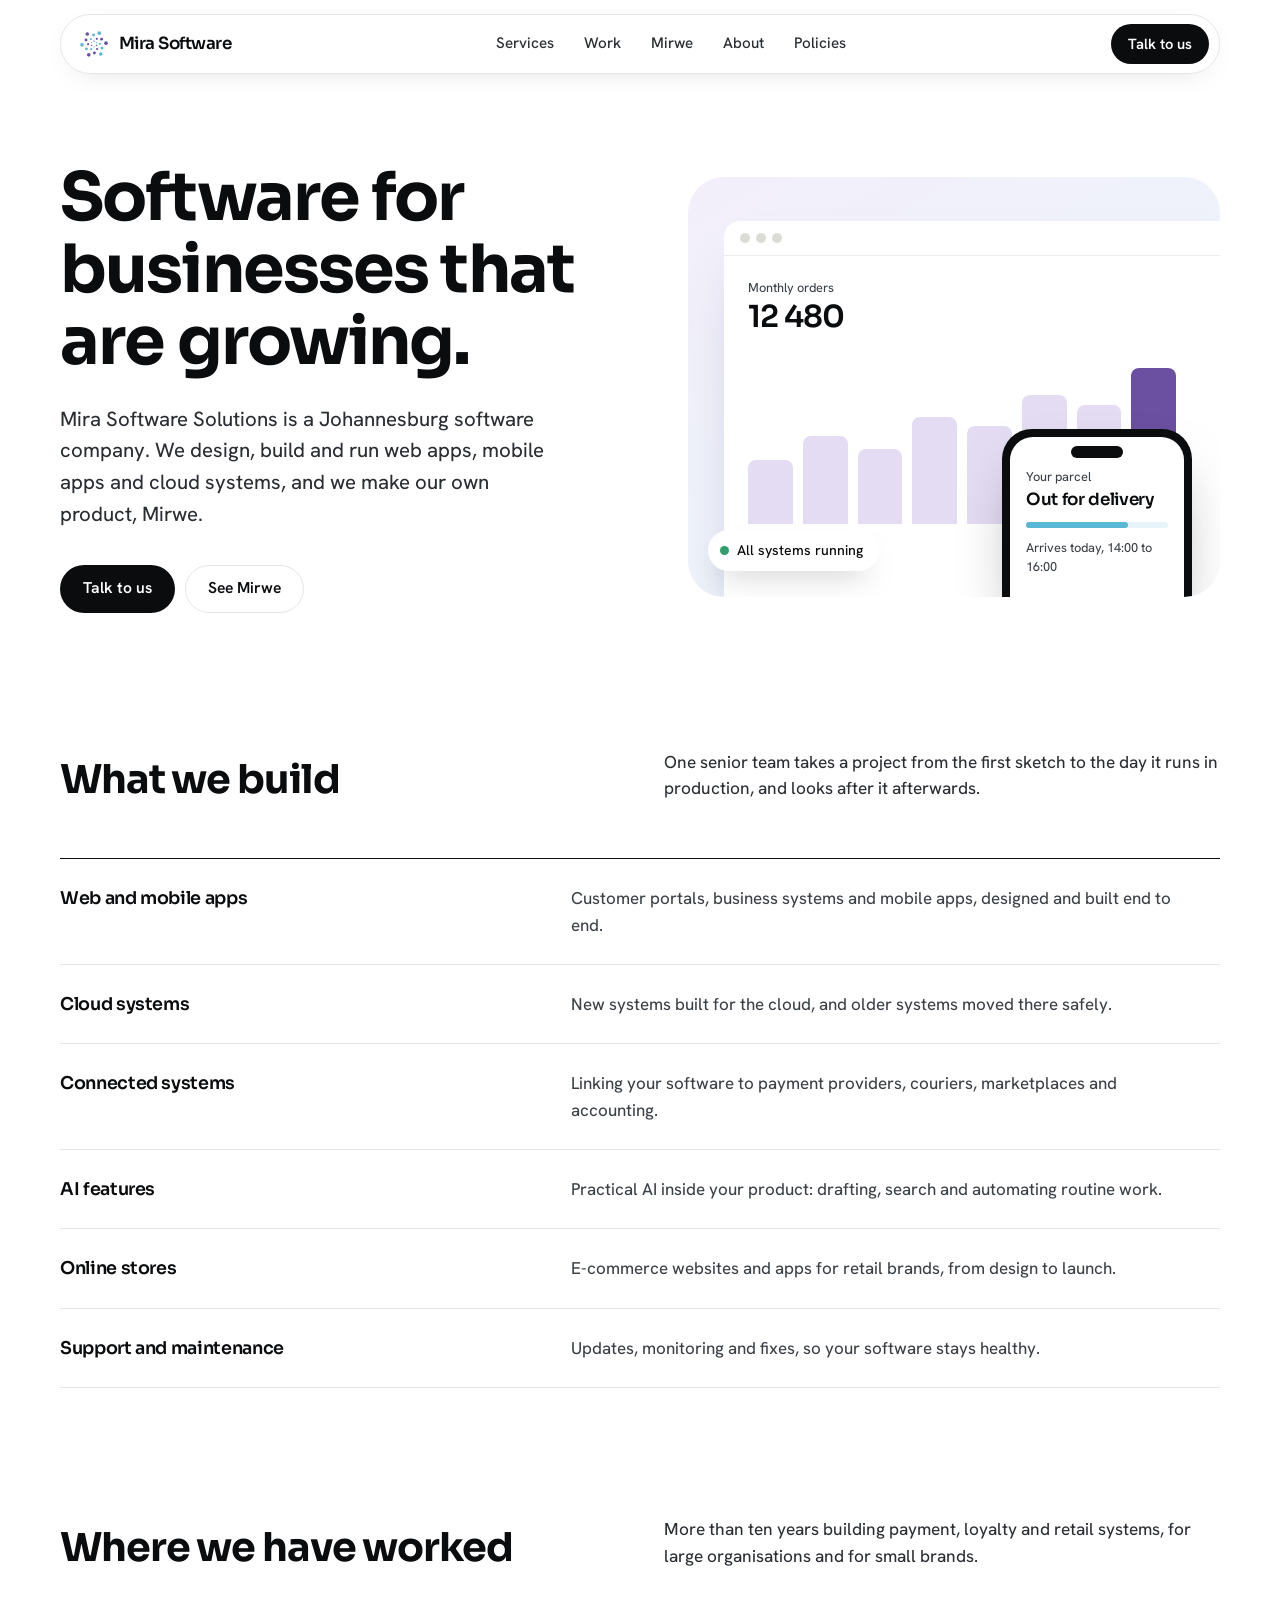
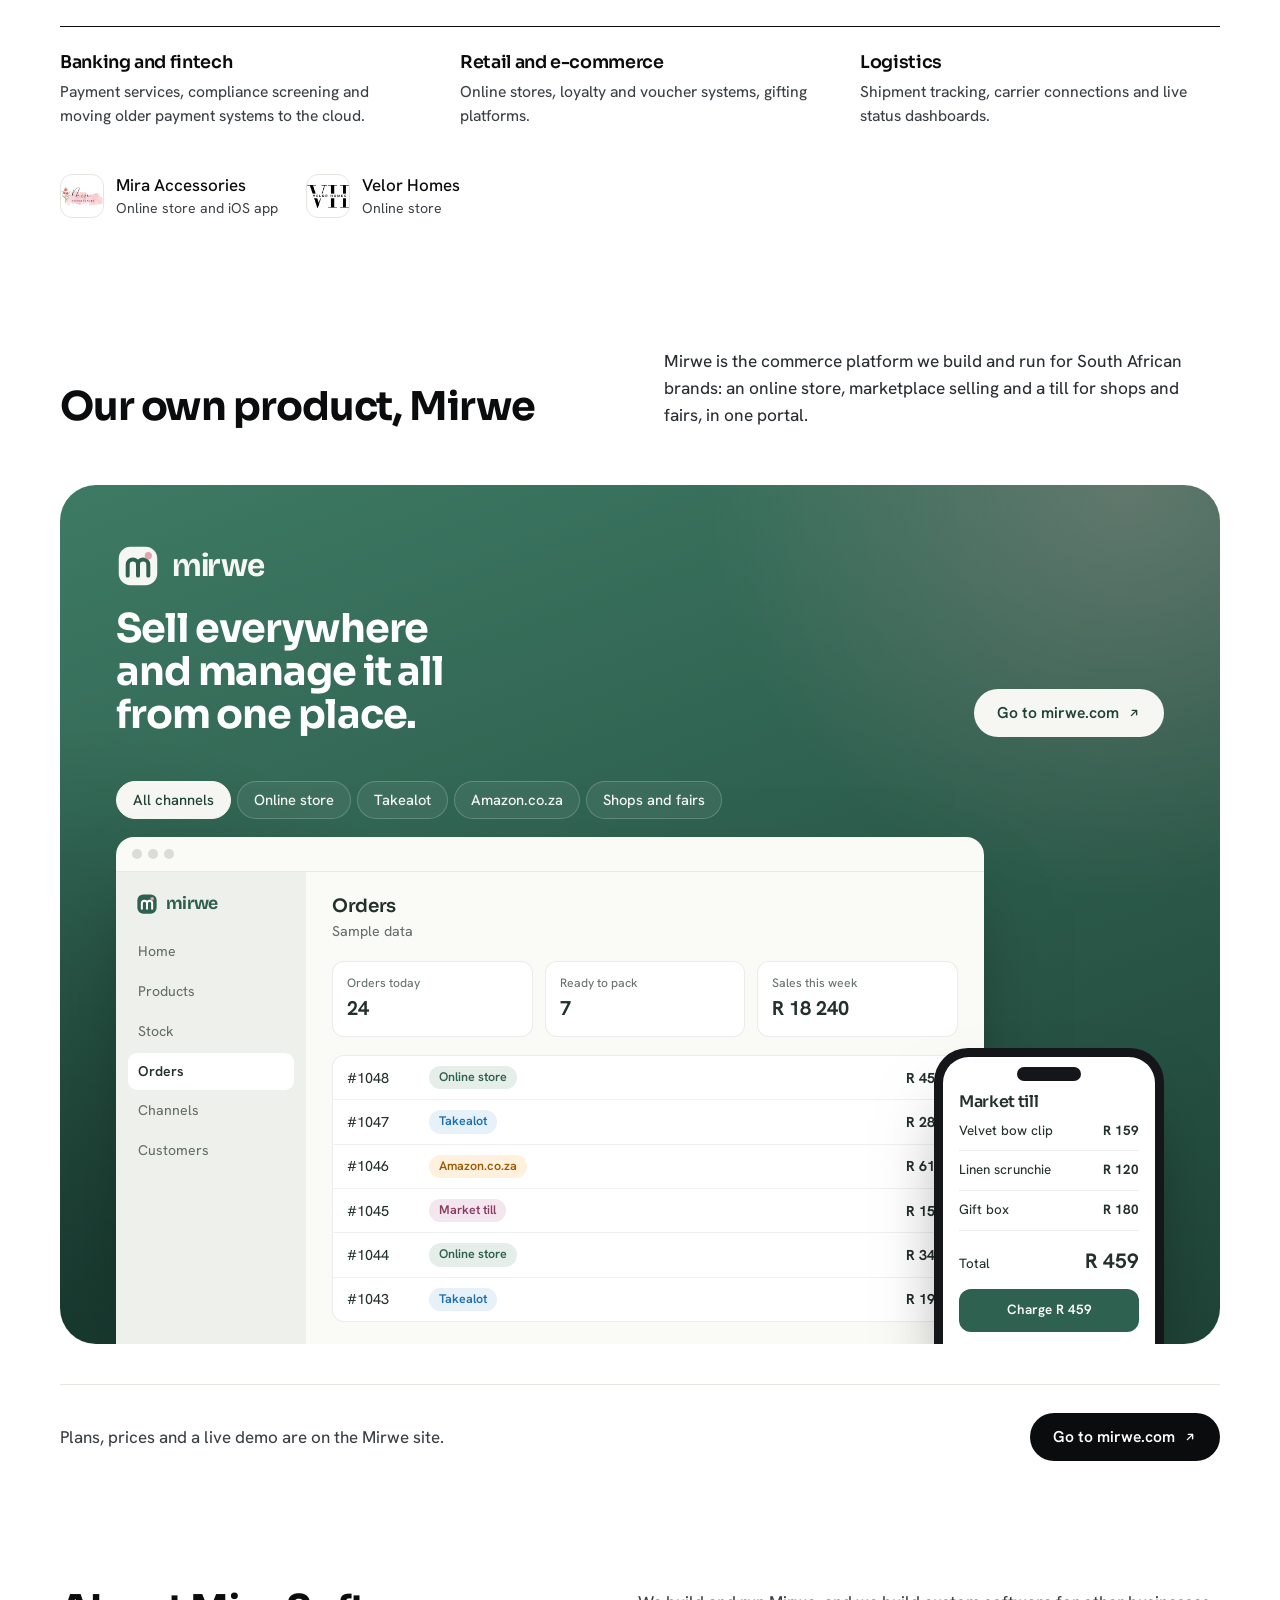
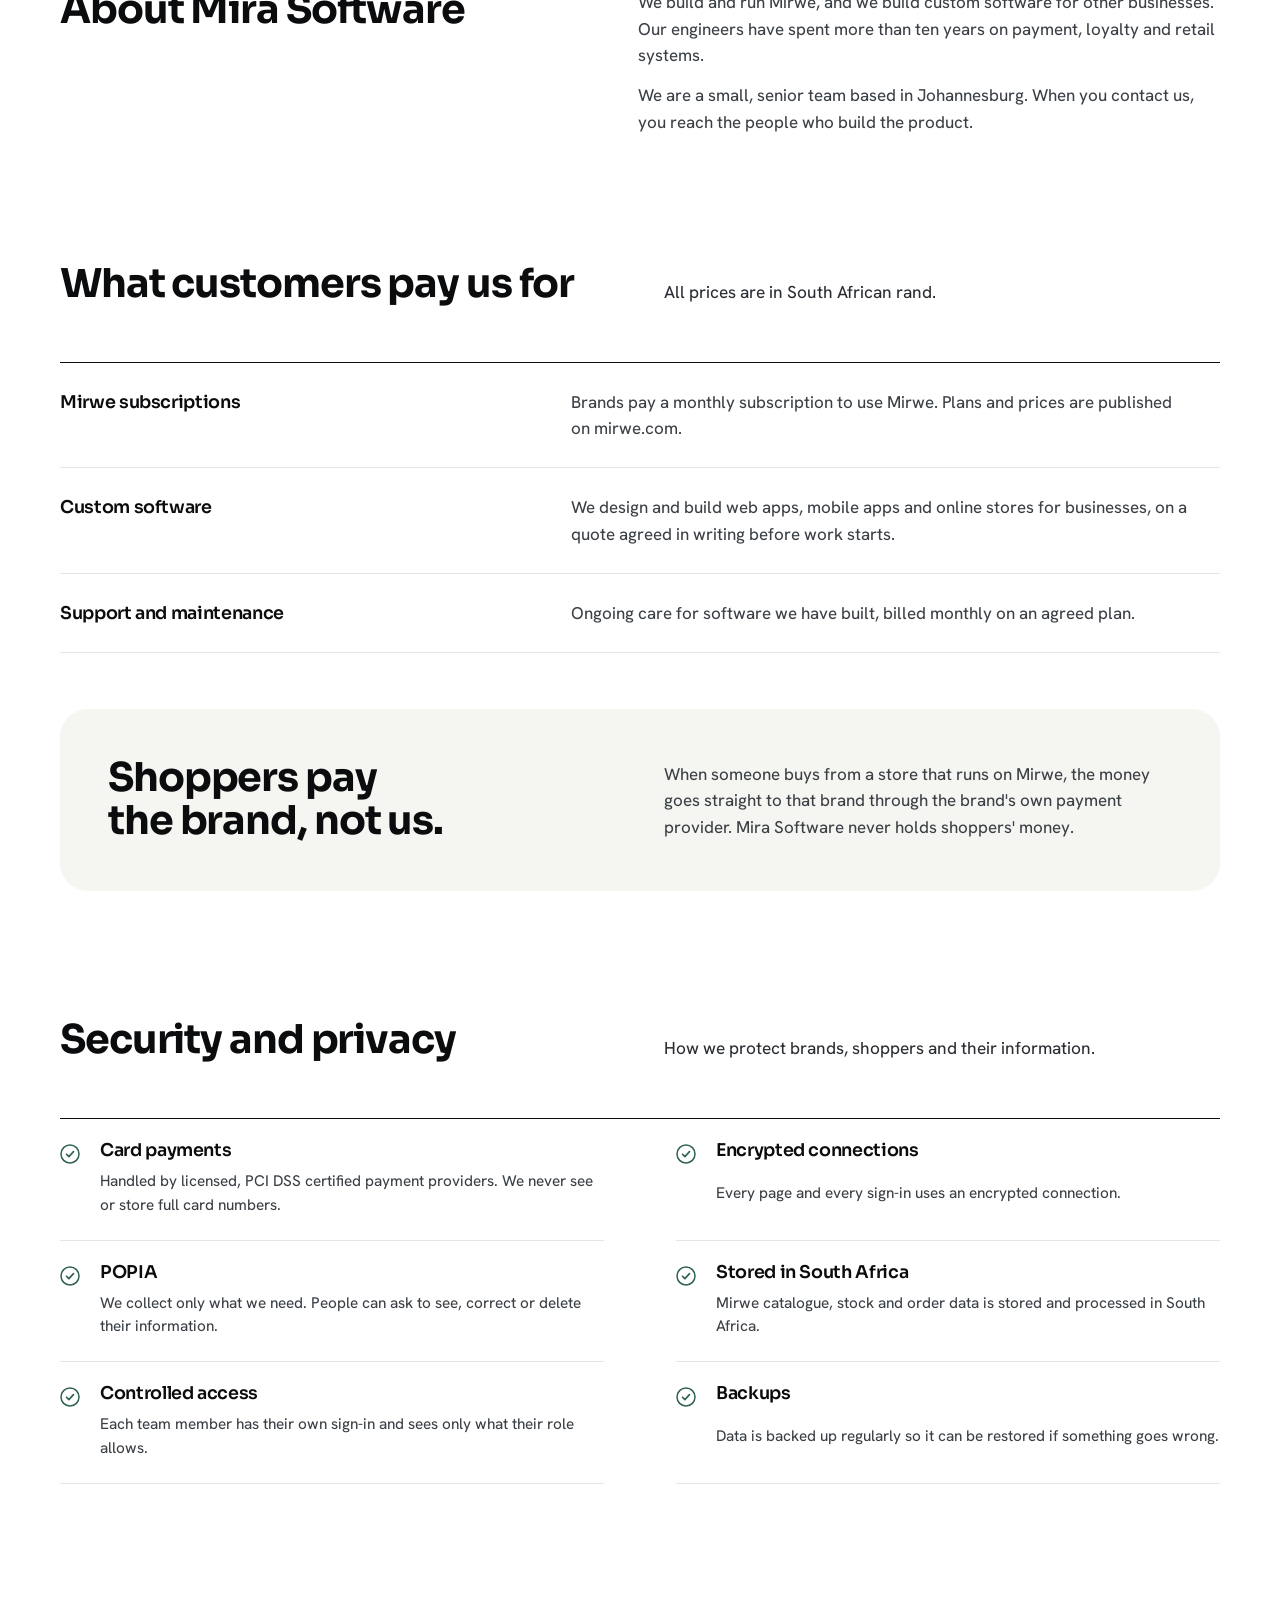
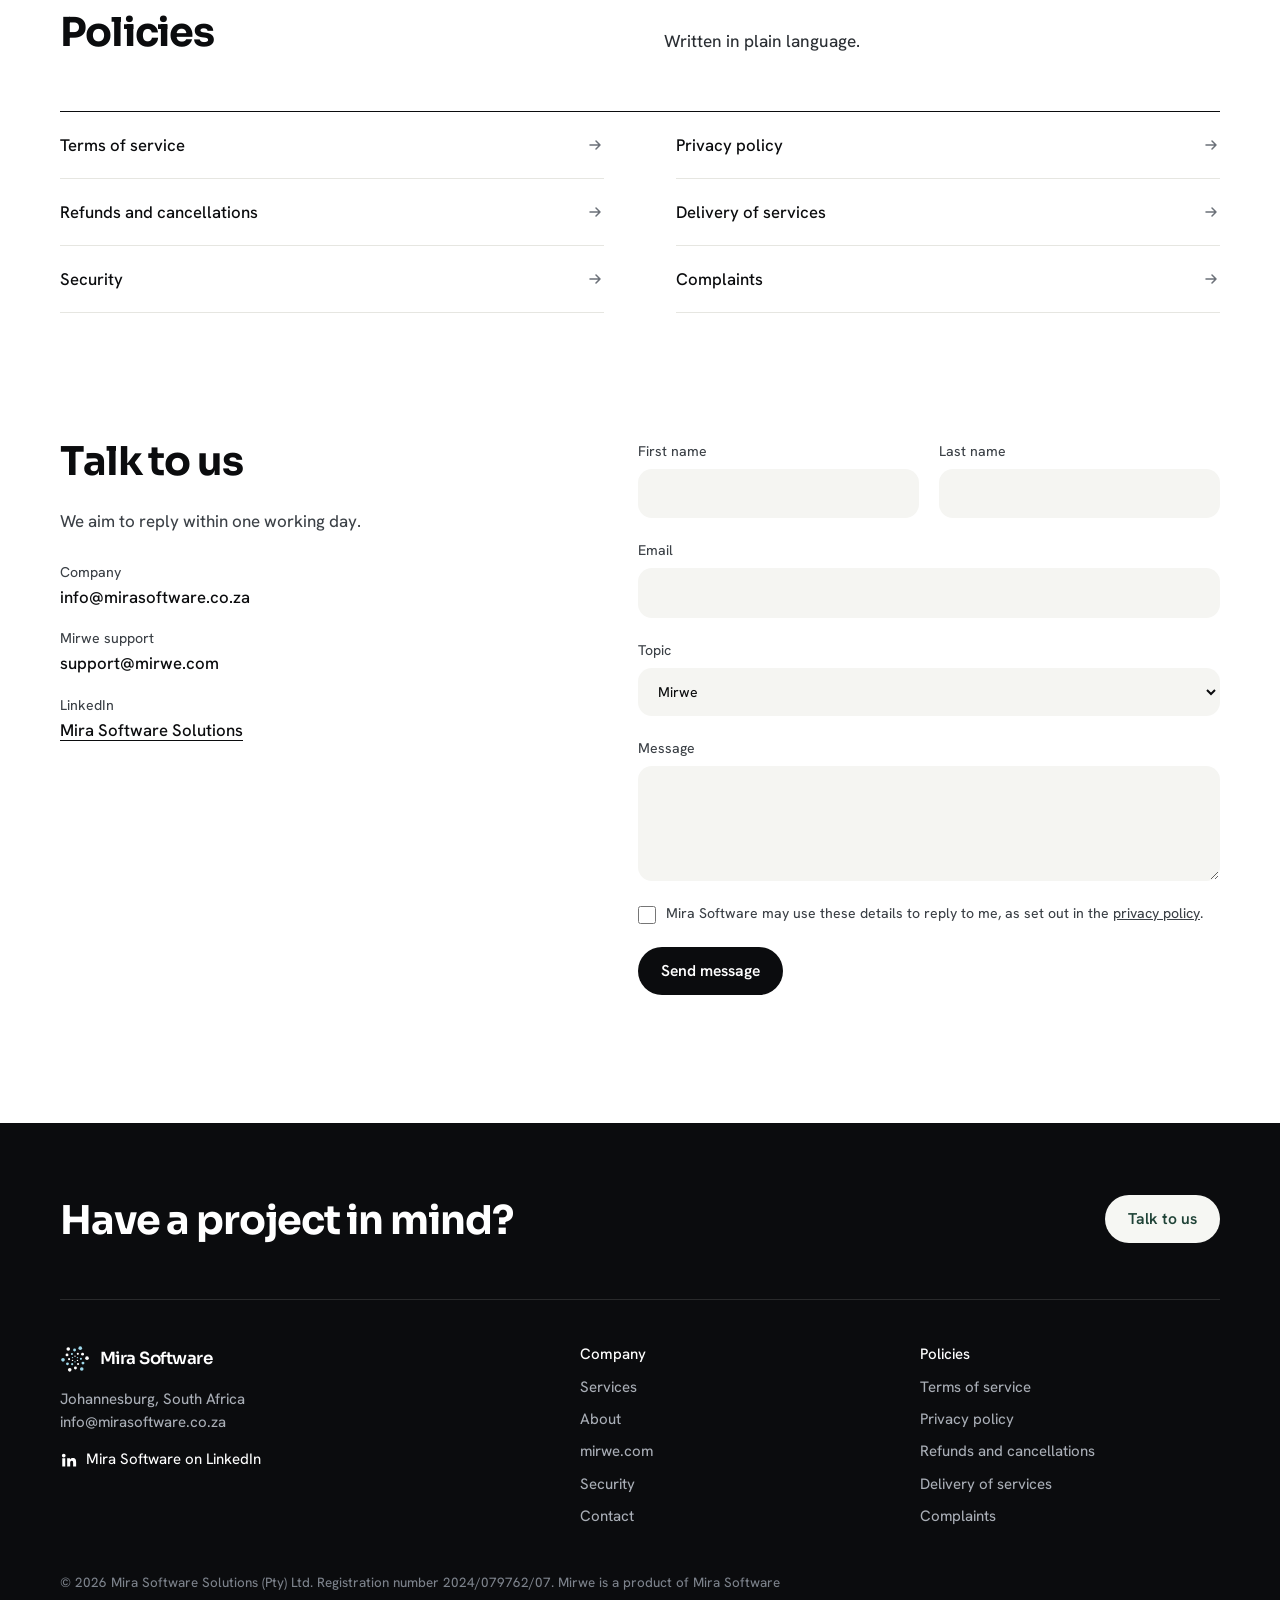
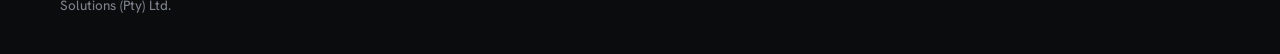
==== commit 9d34d6ae: "feat: rebuild the site with company-first design and policy pages New home page (services, experienc" ====
--- a/index.html
+++ b/index.html
@@ -1,589 +1,201 @@
 <!DOCTYPE html>
 <html lang="en">
 <head>
-  <meta charset="UTF-8" />
-  <meta name="viewport" content="width=device-width, initial-scale=1.0"/>
-
-  <!-- ── SEO ── -->
-  <title>Mira Software Solutions | Intelligent Software Built to Scale</title>
-  <meta name="description" content="Mira Software Solutions builds cloud-native, AI-enabled software for businesses of all sizes. Specialising in AWS, microservices, web & mobile apps, banking, logistics, and retail.">
-  <meta name="keywords" content="software development, cloud native, AWS, microservices, AI software, web development, mobile apps, banking software, fintech, logistics software, retail technology, Johannesburg, South Africa">
-  <meta name="author" content="Mira Software Solutions">
-  <meta name="robots" content="index, follow">
-  <link rel="canonical" href="https://mirasoftware.co.za">
-
-  <!-- ── Open Graph (LinkedIn, Facebook, WhatsApp previews) ── -->
-  <meta property="og:type" content="website">
-  <meta property="og:url" content="https://mirasoftware.co.za">
-  <meta property="og:title" content="Mira Software Solutions | Intelligent Software Built to Scale">
-  <meta property="og:description" content="Cloud-native, AI-enabled software for growing businesses. AWS certified. Senior engineering. Banking, logistics, retail and beyond.">
-  <meta property="og:image" content="https://mirasoftware.co.za/assets/logos/Logo.png">
-  <meta property="og:site_name" content="Mira Software Solutions">
-  <meta property="og:locale" content="en_ZA">
-
-  <!-- ── Twitter / X Card ── -->
-  <meta name="twitter:card" content="summary_large_image">
-  <meta name="twitter:title" content="Mira Software Solutions | Intelligent Software Built to Scale">
-  <meta name="twitter:description" content="Cloud-native, AI-enabled software for growing businesses. AWS certified. Senior engineering.">
-  <meta name="twitter:image" content="https://mirasoftware.co.za/assets/logos/Logo.png">
-
-  <!-- ── Favicon ── -->
-  <link rel="icon" type="image/svg+xml" href="assets/logos/favicon.svg">
-  <link rel="alternate icon" href="assets/logos/favicon.svg">
-  <link rel="preconnect" href="https://fonts.googleapis.com">
-  <link rel="preconnect" href="https://fonts.gstatic.com" crossorigin>
-  <link href="https://fonts.googleapis.com/css2?family=DM+Sans:ital,opsz,wght@0,9..40,300;0,9..40,400;0,9..40,500;0,9..40,600;0,9..40,700;1,9..40,300&family=Syne:wght@400;500;600;700;800&display=swap" rel="stylesheet">
-
-  <link rel="stylesheet" href="assets/css/style.css">
+<meta charset="UTF-8">
+<meta name="viewport" content="width=device-width, initial-scale=1">
+<title>Mira Software Solutions | Software for growing businesses</title>
+<meta name="description" content="Mira Software Solutions is a Johannesburg software company. We build web apps, mobile apps and cloud systems, and we make Mirwe, the commerce platform for South African brands.">
+<link rel="canonical" href="https://mirasoftware.co.za/">
+<meta name="referrer" content="strict-origin-when-cross-origin">
+<meta property="og:type" content="website">
+<meta property="og:site_name" content="Mira Software Solutions">
+<meta property="og:locale" content="en_ZA">
+<meta property="og:url" content="https://mirasoftware.co.za/">
+<meta property="og:title" content="Mira Software Solutions | Software for growing businesses">
+<meta property="og:description" content="Mira Software Solutions is a Johannesburg software company. We build web apps, mobile apps and cloud systems, and we make Mirwe, the commerce platform for South African brands.">
+<meta property="og:image" content="https://mirasoftware.co.za/assets/img/share.png">
+<meta name="twitter:card" content="summary_large_image">
+<link rel="icon" type="image/svg+xml" href="/assets/logos/favicon.svg">
+<link rel="preconnect" href="https://fonts.googleapis.com">
+<link rel="preconnect" href="https://fonts.gstatic.com" crossorigin>
+<link href="https://fonts.googleapis.com/css2?family=Sora:wght@600;700&family=Hanken+Grotesk:wght@400..600&family=Bricolage+Grotesque:opsz,wght@12..96,700&display=swap" rel="stylesheet">
+<link rel="stylesheet" href="/assets/css/style.css">
+<script type="application/ld+json">
+{"@context":"https://schema.org","@type":"Organization","name":"Mira Software Solutions","legalName":"Mira Software Solutions (Pty) Ltd","url":"https://mirasoftware.co.za","logo":"https://mirasoftware.co.za/assets/img/logo-square.png","email":"info@mirasoftware.co.za","identifier":{"@type":"PropertyValue","name":"South African company registration number","value":"2024/079762/07"},"address":{"@type":"PostalAddress","addressLocality":"Johannesburg","addressCountry":"ZA"},"sameAs":["https://www.linkedin.com/company/mirasoftware","https://mirwe.com"]}
+</script>
 </head>
 <body>
-
-<!-- NAVBAR -->
-<nav id="navbar">
-  <a href="#" class="nav-logo">
-    <img src="assets/logos/Logo.png" alt="Mira Software Solutions" />
-  </a>
-  <ul class="nav-links" id="navLinks">
-    <li><a href="#services">Services</a></li>
-    <li><a href="#industries">Industries</a></li>
-    <li><a href="#work">Our Work</a></li>
-    <li><a href="#why">About</a></li>
-    <li><a href="#contact" class="nav-cta">Get in Touch</a></li>
-  </ul>
-  <div class="hamburger" id="hamburger" onclick="toggleMenu()">
-    <span></span><span></span><span></span>
-  </div>
-</nav>
-
-<!-- HERO -->
-<section id="hero">
-  <!-- LEFT: Content -->
-  <div class="hero-content">
-    <h1><em>Intelligent</em> Software.<br>Built for Tomorrow.</h1>
-    <p>From early-stage startups to growing enterprises — Mira delivers cloud-native applications, AI-enabled solutions, and end-to-end engineering across banking, logistics, retail, e-commerce, and beyond.</p>
-    <div class="hero-btns">
-      <a href="#contact" class="btn-primary">Start a Project</a>
-      <a href="#services" class="btn-secondary">View Services →</a>
-    </div>
-    <div class="hero-stats">
-      <div class="stat-item">
-        <h3>10+</h3>
-        <p>Years of experience</p>
+<a class="skip" href="#main">Skip to content</a>
+<svg width="0" height="0" style="position:absolute"><defs>
+<symbol id="ext" viewBox="0 0 16 16"><path d="M5 11L11 5M6 5h5v5" fill="none" stroke="currentColor" stroke-width="1.6" stroke-linecap="round" stroke-linejoin="round"/></symbol>
+<symbol id="chk" viewBox="0 0 20 20"><circle cx="10" cy="10" r="9" fill="none" stroke="currentColor" stroke-width="1.5"/><path d="M6.5 10.2l2.4 2.4 4.6-5" fill="none" stroke="currentColor" stroke-width="1.6" stroke-linecap="round" stroke-linejoin="round"/></symbol>
+<symbol id="arr" viewBox="0 0 18 18"><path d="M4 9h10M10 5l4 4-4 4" fill="none" stroke="currentColor" stroke-width="1.5" stroke-linecap="round" stroke-linejoin="round"/></symbol>
+<symbol id="m" viewBox="0 0 64 64"><rect x="4" y="4" width="56" height="56" rx="17" fill="#F6F7F3"/><path d="M17 46V30a7.5 7.5 0 0 1 15 0v16M32 30a7.5 7.5 0 0 1 15 0v16" fill="none" stroke="#2F6150" stroke-width="5.8" stroke-linecap="round"/><circle cx="47" cy="17" r="5.2" fill="#E4A3AC"/></symbol>
+<symbol id="mg" viewBox="0 0 64 64"><rect x="4" y="4" width="56" height="56" rx="17" fill="#2F6150"/><path d="M17 46V30a7.5 7.5 0 0 1 15 0v16M32 30a7.5 7.5 0 0 1 15 0v16" fill="none" stroke="#fff" stroke-width="5.8" stroke-linecap="round"/><circle cx="47" cy="17" r="5.2" fill="#E4A3AC"/></symbol>
+</defs></svg>
+<div class="nav"><div class="wrap"><nav class="nav-in" aria-label="Main">
+  <a class="brand" href="/"><img src="/assets/logos/mira-mark.svg" alt=""><span>Mira Software</span></a>
+  <ul><li><a href="#services">Services</a></li><li><a href="#work">Work</a></li><li><a href="#mirwe">Mirwe</a></li><li><a href="#company">About</a></li><li><a href="#policies">Policies</a></li></ul>
+  <a class="btn btn-ink btn-sm" href="#contact">Talk to us</a>
+</nav></div></div>
+
+<main id="main">
+<section class="hero"><div class="wrap hero-grid">
+  <div>
+    <h1>Software for businesses that are growing.</h1>
+    <p class="lead">Mira Software Solutions is a Johannesburg software company. We design, build and run web apps, mobile apps and cloud systems, and we make our own product, Mirwe.</p>
+    <div class="hero-actions">
+      <a class="btn btn-ink" href="#contact">Talk to us</a>
+      <a class="btn btn-line" href="#mirwe">See Mirwe</a>
+    </div>
+  </div>
+  <div class="art" aria-hidden="true">
+    <div class="a-win">
+      <div class="chrome"><i></i><i></i><i></i></div>
+      <div class="a-body">
+        <small>Monthly orders</small><b>12 480</b>
+        <div class="bars"><i style="height:38%"></i><i style="height:52%"></i><i style="height:44%"></i><i style="height:63%"></i><i style="height:58%"></i><i style="height:76%"></i><i style="height:70%"></i><i class="hi" style="height:92%"></i></div>
       </div>
-      <div class="stat-item">
-        <h3>30M+</h3>
-        <p>Customers impacted</p>
+    </div>
+    <div class="a-phone"><div><span class="pill"></span><small>Your parcel</small><b>Out for delivery</b><div class="track"><i></i></div><small>Arrives today, 14:00 to 16:00</small></div></div>
+    <div class="a-chip"><i></i>All systems running</div>
+  </div>
+</div></section>
+<section class="sec" id="services"><div class="wrap">
+  <div class="sec-head"><h2>What we build</h2><p>One senior team takes a project from the first sketch to the day it runs in production, and looks after it afterwards.</p></div>
+  <div class="rows">
+    <div class="rowi"><h3>Web and mobile apps</h3><p>Customer portals, business systems and mobile apps, designed and built end to end.</p></div>
+    <div class="rowi"><h3>Cloud systems</h3><p>New systems built for the cloud, and older systems moved there safely.</p></div>
+    <div class="rowi"><h3>Connected systems</h3><p>Linking your software to payment providers, couriers, marketplaces and accounting.</p></div>
+    <div class="rowi"><h3>AI features</h3><p>Practical AI inside your product: drafting, search and automating routine work.</p></div>
+    <div class="rowi"><h3>Online stores</h3><p>E-commerce websites and apps for retail brands, from design to launch.</p></div>
+    <div class="rowi"><h3>Support and maintenance</h3><p>Updates, monitoring and fixes, so your software stays healthy.</p></div>
+  </div>
+</div></section>
+<section class="sec" id="work"><div class="wrap">
+  <div class="sec-head"><h2>Where we have worked</h2><p>More than ten years building payment, loyalty and retail systems, for large organisations and for small brands.</p></div>
+  <div class="trio">
+    <div><h3>Banking and fintech</h3><p>Payment services, compliance screening and moving older payment systems to the cloud.</p></div>
+    <div><h3>Retail and e-commerce</h3><p>Online stores, loyalty and voucher systems, gifting platforms.</p></div>
+    <div><h3>Logistics</h3><p>Shipment tracking, carrier connections and live status dashboards.</p></div>
+  </div>
+  <div class="clients">
+    <a href="https://miraaccessories.co.za"><img src="/assets/logos/clients/mira-accessories.png" alt=""><span>Mira Accessories<small>Online store and iOS app</small></span></a>
+    <a href="https://velorhomes.com"><img src="/assets/logos/clients/velor-homes.png" alt=""><span>Velor Homes<small>Online store</small></span></a>
+  </div>
+</div></section>
+<section class="sec" id="mirwe"><div class="wrap">
+  <div class="sec-head"><h2>Our own product, Mirwe</h2><p>Mirwe is the commerce platform we build and run for South African brands: an online store, marketplace selling and a till for shops and fairs, in one portal.</p></div>
+  <div class="stage">
+    <div class="stage-top">
+      <div>
+        <div class="wordmark"><svg><use href="#m"/></svg>mirwe</div>
+        <h2>Sell everywhere and manage it all from one place.</h2>
       </div>
-      <div class="stat-item">
-        <h3>3</h3>
-        <p>Industries served</p>
-      </div>
-      <div class="stat-item">
-        <h3>AWS</h3>
-        <p>Certified engineers</p>
-      </div>
-    </div>
-  </div>
-
-  <!-- RIGHT: Image Scroller -->
-  <div class="hero-scroller" id="heroScroller">
-    <!-- Slide 1: Cloud & AI -->
-    <div class="slide slide-1 active">
-      <div class="slide-dots-bg">
-        <span style="width:300px;height:300px;top:-100px;right:-80px;background:rgba(255,255,255,0.04)"></span>
-        <span style="width:160px;height:160px;top:60px;right:80px;background:rgba(255,255,255,0.05)"></span>
-        <span style="width:80px;height:80px;top:200px;right:200px;background:rgba(255,255,255,0.06)"></span>
-        <span style="width:200px;height:200px;bottom:-60px;left:-60px;background:rgba(255,255,255,0.04)"></span>
-        <span style="width:100px;height:100px;bottom:100px;left:120px;background:rgba(255,255,255,0.05)"></span>
-      </div>
-      <div class="slide-tag">Cloud &amp; AI</div>
-      <h3>Cloud-Native Architecture<br>Powered by AI</h3>
-      <p>We design and deploy scalable, intelligent systems on AWS — from microservices to ML-powered automation pipelines.</p>
-    </div>
-
-    <!-- Slide 2: Banking -->
-    <div class="slide slide-2">
-      <div class="slide-dots-bg">
-        <span style="width:280px;height:280px;top:-80px;left:-80px;background:rgba(255,255,255,0.04)"></span>
-        <span style="width:140px;height:140px;top:80px;left:100px;background:rgba(255,255,255,0.05)"></span>
-        <span style="width:200px;height:200px;bottom:-60px;right:-40px;background:rgba(255,255,255,0.04)"></span>
-        <span style="width:90px;height:90px;top:180px;right:120px;background:rgba(255,255,255,0.06)"></span>
-      </div>
-      <div class="slide-tag">Banking &amp; Fintech</div>
-      <h3>Enterprise-Grade Financial<br>Software, Delivered</h3>
-      <p>Production-tested payment systems, compliance platforms, and real-time fraud screening — built to financial-grade standards.</p>
-    </div>
-
-    <!-- Slide 3: Retail -->
-    <div class="slide slide-3">
-      <div class="slide-dots-bg">
-        <span style="width:260px;height:260px;top:-70px;right:-60px;background:rgba(255,255,255,0.04)"></span>
-        <span style="width:130px;height:130px;top:100px;right:100px;background:rgba(255,255,255,0.05)"></span>
-        <span style="width:180px;height:180px;bottom:-50px;left:-50px;background:rgba(255,255,255,0.04)"></span>
-        <span style="width:80px;height:80px;bottom:120px;left:140px;background:rgba(255,255,255,0.06)"></span>
-      </div>
-      <div class="slide-tag">Retail &amp; E-Commerce</div>
-      <h3>Loyalty, Vouchers &amp;<br>Commerce at Scale</h3>
-      <p>Backend systems processing campaigns and vouchers for 30M+ customers — redeemable in-store and online in real time.</p>
-    </div>
-
-    <!-- Indicators -->
-    <div class="slide-indicators" id="slideIndicators">
-      <div class="slide-dot active" onclick="goToSlide(0)"></div>
-      <div class="slide-dot" onclick="goToSlide(1)"></div>
-      <div class="slide-dot" onclick="goToSlide(2)"></div>
-    </div>
-  </div>
-</section>
-
-<!-- SERVICES -->
-<section id="services">
-  <div class="section-label">What We Do</div>
-  <h2 class="section-title">End-to-end software services,<br>built for modern teams</h2>
-  <p class="section-sub">Whether you need a new product from scratch or help scaling an existing one, we bring senior engineering expertise to every engagement.</p>
-
-  <div class="services-grid">
-    <div class="service-card reveal reveal-delay-1">
-      <div class="service-icon">
-        <svg viewBox="0 0 24 24"><rect x="3" y="3" width="18" height="18" rx="2"/><path d="M3 9h18M9 21V9"/></svg>
-      </div>
-      <h3>Web & Application Development</h3>
-      <p>Full-stack web and mobile applications tailored to your business needs. From landing pages to complex enterprise portals — built clean, fast, and maintainable.</p>
-    </div>
-
-    <div class="service-card reveal reveal-delay-2">
-      <div class="service-icon">
-        <svg viewBox="0 0 24 24"><path d="M22 12h-4l-3 9L9 3l-3 9H2"/></svg>
-      </div>
-      <h3>Cloud Architecture & Migration</h3>
-      <p>AWS-certified cloud design, infrastructure setup, and migration of legacy systems to cloud-native environments with scalability and cost-efficiency in mind.</p>
-    </div>
-
-    <div class="service-card reveal reveal-delay-3">
-      <div class="service-icon">
-        <svg viewBox="0 0 24 24"><circle cx="12" cy="12" r="3"/><path d="M12 1v4M12 19v4M4.22 4.22l2.83 2.83M16.95 16.95l2.83 2.83M1 12h4M19 12h4M4.22 19.78l2.83-2.83M16.95 7.05l2.83-2.83"/></svg>
-      </div>
-      <h3>Microservices & API Design</h3>
-      <p>Decouple your monolith. We design and build robust microservice architectures, RESTful APIs, and event-driven systems using Kafka and cloud-native patterns.</p>
-    </div>
-
-    <div class="service-card reveal reveal-delay-1">
-      <div class="service-icon">
-        <svg viewBox="0 0 24 24"><path d="M12 2L2 7l10 5 10-5-10-5zM2 17l10 5 10-5M2 12l10 5 10-5"/></svg>
-      </div>
-      <h3>AI-Enabled Software</h3>
-      <p>Integrate intelligence into your products — from smart automation and data pipelines to AI-assisted features that give your business a competitive edge.</p>
-    </div>
-
-    <div class="service-card reveal reveal-delay-2">
-      <div class="service-icon">
-        <svg viewBox="0 0 24 24"><path d="M12 22s8-4 8-10V5l-8-3-8 3v7c0 6 8 10 8 10z"/></svg>
-      </div>
-      <h3>Maintenance & Support</h3>
-      <p>Ongoing technical support, performance monitoring, security patching, and continuous improvement — so your systems stay healthy and your team stays focused.</p>
-    </div>
-
-    <div class="service-card reveal reveal-delay-3">
-      <div class="service-icon">
-        <svg viewBox="0 0 24 24"><rect x="2" y="3" width="20" height="14" rx="2"/><path d="M8 21h8M12 17v4"/></svg>
-      </div>
-      <h3>Business Website & Portals</h3>
-      <p>Professional, conversion-optimised websites and customer portals for small to medium businesses looking to establish or upgrade their digital presence.</p>
-    </div>
-  </div>
-</section>
-
-<!-- INDUSTRIES -->
-<section id="industries">
-  <div class="section-label">Industries</div>
-  <h2 class="section-title">Domain expertise<br>across key sectors</h2>
-  <p class="section-sub">We've built production systems in regulated, high-traffic environments. That experience transfers directly to your project.</p>
-
-  <div class="industries-grid">
-    <div class="industry-card reveal reveal-delay-1">
-      <span class="industry-icon">🏦</span>
-      <h3>Banking & Fintech</h3>
-      <p>Secure payment systems, compliance tooling, fraud screening, and cross-border transaction processing built to financial-grade standards.</p>
-    </div>
-    <div class="industry-card reveal reveal-delay-2">
-      <span class="industry-icon">🚛</span>
-      <h3>Logistics</h3>
-      <p>Shipment tracking, route optimisation, integration with third-party carriers, and real-time status dashboards for supply chain operations.</p>
-    </div>
-    <div class="industry-card reveal reveal-delay-3">
-      <span class="industry-icon">🛒</span>
-      <h3>Retail & E-Commerce</h3>
-      <p>Online storefronts, gifting platforms, loyalty and voucher engines, and campaign systems designed to handle millions of customers across in-store and online channels.</p>
-    </div>
-  </div>
-</section>
-
-<!-- WORK -->
-<section id="work">
-  <div class="section-label">Selected Work</div>
-  <h2 class="section-title">Projects that made<br>a real difference</h2>
-  <p class="section-sub">Enterprise-grade delivery experience, now available to businesses of all sizes.</p>
-
-  <div class="work-grid">
-    <div class="work-card reveal reveal-delay-1">
-      <span class="work-tag tag-blue">E-Commerce · AWS</span>
-      <h3>Gift & Group Card Platform</h3>
-      <p>Built an AWS-hosted web platform enabling users to create and send group gift cards. Covers the full flow from purchase and contribution collection to recipient redemption — scalable from day one.</p>
-      <div class="work-tech">
-        <span>AWS</span><span>React</span><span>Node.js</span><span>S3</span><span>Lambda</span>
-      </div>
-    </div>
-
-    <div class="work-card reveal reveal-delay-2">
-      <span class="work-tag tag-purple">Loyalty · Retail</span>
-      <h3>Loyalty Voucher Processing Engine</h3>
-      <p>Designed and built a backend processing system that creates and manages vouchers and campaigns for over 30 million customers — supporting redemption both in-store and online in real time.</p>
-      <div class="work-tech">
-        <span>Kotlin</span><span>http4k</span><span>Kubernetes</span><span>Firestore</span><span>Pub/Sub</span><span>GCP Storage</span>
-      </div>
-    </div>
-
-    <div class="work-card reveal reveal-delay-3">
-      <span class="work-tag tag-blue">Banking · Cloud</span>
-      <h3>Cloud-Native Payment Services</h3>
-      <p>Migrated a legacy cross-border payment infrastructure to cloud-native microservices on AWS EKS. Included Helm-based deployments, JMS-to-Kafka migration, and full containerisation.</p>
-      <div class="work-tech">
-        <span>AWS EKS</span><span>Docker</span><span>Helm</span><span>Kafka</span><span>Spring</span>
-      </div>
-    </div>
-
-    <div class="work-card reveal reveal-delay-4">
-      <span class="work-tag tag-purple">Fintech · Compliance</span>
-      <h3>Real-Time Compliance Screening</h3>
-      <p>Delivered a high-availability screening platform for politically exposed persons and fraud risk — processing millions of records with Kafka streaming, retry logic, and multi-source data integration.</p>
-      <div class="work-tech">
-        <span>Java 17</span><span>Kafka</span><span>SpringBoot 3</span><span>Oracle DB</span><span>Prisma</span>
-      </div>
-    </div>
-  </div>
-</section>
-
-<!-- CLIENT APPS -->
-<section id="apps">
-  <div class="section-label">Products &amp; Client Work</div>
-  <h2 class="section-title">Built, shipped<br>and in production</h2>
-  <p class="section-sub">Our own SaaS platform, alongside apps and storefronts we've built for client brands.</p>
-
-  <div class="app-grid">
-    <div class="app-showcase app-featured reveal reveal-delay-1">
-      <div class="app-logo app-logo-mirwe"><span>Mirwe</span></div>
-      <div class="app-body">
-        <span class="work-tag tag-blue">SaaS Product · Commerce Platform</span>
-        <h3>Mirwe — The Commerce Operating System</h3>
-        <p class="app-lead">One source of truth for your products, stock and sales channels.</p>
-        <p>Mirwe is a cloud platform from Mira Software Solutions that keeps a growing retail business in one place. You manage your catalog and inventory once in Mirwe, and it keeps every sales channel up to date automatically. No spreadsheets, no copying and pasting between marketplaces, and no overselling.</p>
-        <div class="work-tech">
-          <span>Catalog Management</span><span>Multi-Channel Listing</span><span>Stock Sync</span><span>Cloud SaaS</span>
+      <a class="btn btn-cream" href="https://mirwe.com">Go to mirwe.com <svg class="ext"><use href="#ext"/></svg></a>
+    </div>
+    <div class="tabs" role="tablist" aria-label="Sales channel">
+      <button class="tab" role="tab" aria-selected="true" data-c="all">All channels</button>
+      <button class="tab" role="tab" aria-selected="false" data-c="os">Online store</button>
+      <button class="tab" role="tab" aria-selected="false" data-c="tk">Takealot</button>
+      <button class="tab" role="tab" aria-selected="false" data-c="az">Amazon.co.za</button>
+      <button class="tab" role="tab" aria-selected="false" data-c="ti">Shops and fairs</button>
+    </div>
+    <div class="devices">
+      <div class="window">
+        <div class="chrome"><i></i><i></i><i></i></div>
+        <div class="app">
+          <div class="side"><b><svg><use href="#mg"/></svg>mirwe</b><span>Home</span><span>Products</span><span>Stock</span><span class="on">Orders</span><span>Channels</span><span>Customers</span></div>
+          <div class="main">
+            <h4>Orders</h4><small>Sample data</small>
+            <div class="kpis"><div class="kpi"><small>Orders today</small><b>24</b></div><div class="kpi"><small>Ready to pack</small><b>7</b></div><div class="kpi"><small>Sales this week</small><b>R 18 240</b></div></div>
+            <div class="orders" id="orders">
+              <div data-c="os"><span>#1048</span><em>Online store</em><b>R 459</b></div>
+              <div data-c="tk"><span>#1047</span><em class="tk">Takealot</em><b>R 289</b></div>
+              <div data-c="az"><span>#1046</span><em class="az">Amazon.co.za</em><b>R 612</b></div>
+              <div data-c="ti"><span>#1045</span><em class="ti">Market till</em><b>R 159</b></div>
+              <div data-c="os"><span>#1044</span><em>Online store</em><b>R 340</b></div>
+              <div data-c="tk"><span>#1043</span><em class="tk">Takealot</em><b>R 199</b></div>
+            </div>
+          </div>
         </div>
       </div>
-    </div>
-
-    <div class="app-showcase reveal reveal-delay-2">
-      <div class="app-logo"><img src="assets/logos/clients/mira-accessories.png" alt="Mira Accessories" /></div>
-      <div class="app-body">
-        <span class="work-tag tag-purple">Retail Client · Hair Accessories</span>
-        <h3>Mira Accessories</h3>
-        <p>A South African retail brand selling handmade hair accessories for babies, toddlers and older girls. We designed and built their e-commerce website, set up their retail channel and SEO, then built their iOS app on top of the same catalogue — new drops, saved favourites, secure checkout and order tracking, published to the App Store.</p>
-        <div class="work-tech">
-          <span>E-Commerce Website</span><span>Retail Channel</span><span>SEO</span><span>iOS App</span>
-        </div>
-        <div class="app-links">
-      <a class="app-icon app-icon-sm" href="https://apps.apple.com/us/app/mira-accessories/id6762028038?itscg=30200&amp;itsct=apps_box_artwork&amp;mttnsubad=6762028038" target="_blank" rel="noopener"
-      style="--app-icon-mask: url('data:image/svg+xml,%0A%3Csvg%20xmlns%3D%22http%3A%2F%2Fwww.w3.org%2F2000%2Fsvg%22%20xml%3Aspace%3D%22preserve%22%20viewBox%3D%220%200%20230.5%20230.5%22%3E%0A%20%20%3Cpath%20fill-rule%3D%22evenodd%22%20stroke-linejoin%3D%22round%22%20stroke-miterlimit%3D%221.4%22%20clip-rule%3D%22evenodd%22%20d%3D%22M158.2%20230H64.1a320%20320%200%200%201-7-.1c-5%200-10-.5-15-1.3a50.8%2050.8%200%200%201-14.4-4.8%2048.2%2048.2%200%200%201-21-21%2050.9%2050.9%200%200%201-4.8-14.4%20100.7%20100.7%200%200%201-1.3-15v-7l-.1-8.2V64.1a320%20320%200%200%201%20.1-7c0-5%20.5-10%201.3-15a50.7%2050.7%200%200%201%204.8-14.4%2048.2%2048.2%200%200%201%2021-21%2051%2051%200%200%201%2014.4-4.8c5-.8%2010-1.2%2015-1.3a320%20320%200%200%201%207%200l8.2-.1h94.1a320%20320%200%200%201%207%20.1c5%200%2010%20.5%2015%201.3a52%2052%200%200%201%2014.4%204.8%2048.2%2048.2%200%200%201%2021%2021%2050.9%2050.9%200%200%201%204.8%2014.4c.8%205%201.2%2010%201.3%2015a320%20320%200%200%201%20.1%207v102.3l-.1%207c0%205-.5%2010-1.3%2015a50.7%2050.7%200%200%201-4.8%2014.4%2048.2%2048.2%200%200%201-21%2021%2050.8%2050.8%200%200%201-14.4%204.8c-5%20.8-10%201.2-15%201.3a320%20320%200%200%201-7%200l-8.2.1z%22%2F%3E%0A%3C%2Fsvg%3E%0A');">
-      <img src="https://is1-ssl.mzstatic.com/image/thumb/Purple211/v4/38/10/49/381049de-090f-ceba-03ec-ac349f665b30/AppIcon-0-0-1x_U007ephone-0-1-85-220.png/540x540bb.jpg"
-      alt="Mira Accessories app icon"
-      style="mask-image: var(--app-icon-mask); -webkit-mask-image: var(--app-icon-mask);" />
-      <svg xmlns="http://www.w3.org/2000/svg" viewBox="0 0 230.5 230.5" aria-hidden="true">
-      <path fill="none" stroke="#000" stroke-linejoin="round" stroke-miterlimit="1.4" stroke-opacity=".1" stroke-width="1" d="M158.2 230H64.1a320 320 0 0 1-7-.1c-5 0-10-.5-15-1.3a50.8 50.8 0 0 1-14.4-4.8 48.2 48.2 0 0 1-21-21 50.9 50.9 0 0 1-4.8-14.4 100.7 100.7 0 0 1-1.3-15v-7l-.1-8.2V64.1a320 320 0 0 1 .1-7c0-5 .5-10 1.3-15a50.7 50.7 0 0 1 4.8-14.4 48.2 48.2 0 0 1 21-21 51 51 0 0 1 14.4-4.8c5-.8 10-1.2 15-1.3a320 320 0 0 1 7 0l8.2-.1h94.1a320 320 0 0 1 7 .1c5 0 10 .5 15 1.3a52 52 0 0 1 14.4 4.8 48.2 48.2 0 0 1 21 21 50.9 50.9 0 0 1 4.8 14.4c.8 5 1.2 10 1.3 15a320 320 0 0 1 .1 7v102.3l-.1 7c0 5-.5 10-1.3 15a50.7 50.7 0 0 1-4.8 14.4 48.2 48.2 0 0 1-21 21 50.8 50.8 0 0 1-14.4 4.8c-5 .8-10 1.2-15 1.3a320 320 0 0 1-7 0l-8.2.1z" clip-rule="evenodd" vector-effect="non-scaling-stroke"/>
-      </svg>
-      </a>
-          <a class="app-store-link" href="https://apps.apple.com/us/app/mira-accessories/id6762028038?itscg=30200&amp;itsct=apps_box_artwork&amp;mttnsubad=6762028038" target="_blank" rel="noopener">View on the App Store →</a>
-          <a class="app-site-link" href="https://miraaccessories.co.za" target="_blank" rel="noopener">miraaccessories.co.za →</a>
-        </div>
-      </div>
-    </div>
-
-    <div class="app-showcase reveal reveal-delay-3">
-      <div class="app-logo"><img src="assets/logos/clients/velor-homes.png" alt="Velor Homes" /></div>
-      <div class="app-body">
-        <span class="work-tag tag-purple">Retail Client · Home Décor</span>
-        <h3>Velor Homes</h3>
-        <p>A South African home décor brand selling cushions, throws and decorative pieces, with nationwide delivery. We designed and built their e-commerce website, set up their retail channel and put their SEO foundations in place.</p>
-        <div class="work-tech">
-          <span>E-Commerce Website</span><span>Retail Channel</span><span>SEO</span>
-        </div>
-        <div class="app-links">
-          <a class="app-site-link" href="https://velorhomes.com" target="_blank" rel="noopener">velorhomes.com →</a>
-        </div>
-      </div>
-    </div>
-  </div>
-</section>
-
-<!-- WHY MIRA -->
-<section id="why">
-  <div class="why-layout">
-    <div>
-      <div class="section-label">Why Mira</div>
-      <h2 class="section-title">Senior expertise.<br>Small team. Big delivery.</h2>
-      <p class="section-sub" style="margin-bottom: 0;">We're a lean, focused team — which means you get senior engineers on every engagement, not a pipeline of juniors.</p>
-    </div>
-    <div class="why-points">
-      <div class="why-point reveal reveal-delay-1">
-        <div class="why-num">01</div>
-        <div>
-          <h4>AWS Certified Engineers</h4>
-          <p>Our team holds AWS certifications (scored 968/1000) and has hands-on experience deploying production systems on EKS, EC2, Lambda, and beyond.</p>
-        </div>
-      </div>
-      <div class="why-point reveal reveal-delay-2">
-        <div class="why-num">02</div>
-        <div>
-          <h4>Enterprise Pedigree, Startup Agility</h4>
-          <p>We've delivered within large banking and fintech organisations. We bring that rigour to smaller clients — without the overhead or the waiting.</p>
-        </div>
-      </div>
-      <div class="why-point reveal reveal-delay-3">
-        <div class="why-num">03</div>
-        <div>
-          <h4>Full-Stack, End-to-End</h4>
-          <p>From database schema to React UI to cloud deployment — one team handles the full stack. No finger-pointing between vendors.</p>
-        </div>
-      </div>
-      <div class="why-point reveal reveal-delay-4">
-        <div class="why-num">04</div>
-        <div>
-          <h4>Built to Last, Not Just to Ship</h4>
-          <p>Clean code, proper testing, CI/CD pipelines, and monitoring from day one. We build things you'll be proud to maintain in 3 years.</p>
-        </div>
-      </div>
-    </div>
-  </div>
-</section>
-
-<!-- TECH STACK -->
-<section id="stack">
-  <div class="section-label">Technology</div>
-  <h2 class="section-title">Our tech stack</h2>
-  <p class="section-sub">Modern, proven technologies — chosen for the right reasons, not for hype.</p>
-
-  <div class="stack-groups">
-
-    <div class="stack-group">
-      <div class="stack-group-label">Languages</div>
-      <div class="stack-pills">
-        <div class="stack-pill"><span class="dot" style="background:#f89820"></span> Java</div>
-        <div class="stack-pill"><span class="dot" style="background:#7B61FF"></span> Kotlin</div>
-        <div class="stack-pill"><span class="dot" style="background:#3776AB"></span> Python</div>
-        <div class="stack-pill"><span class="dot" style="background:#339933"></span> Node.js</div>
-      </div>
-    </div>
-
-    <div class="stack-group">
-      <div class="stack-group-label">Frontend</div>
-      <div class="stack-pills">
-        <div class="stack-pill"><span class="dot" style="background:#61DAFB"></span> React</div>
-        <div class="stack-pill"><span class="dot" style="background:#DD0031"></span> Angular</div>
-      </div>
-    </div>
-
-    <div class="stack-group">
-      <div class="stack-group-label">Backend & APIs</div>
-      <div class="stack-pills">
-        <div class="stack-pill"><span class="dot" style="background:#4A90D9"></span> SpringBoot</div>
-        <div class="stack-pill"><span class="dot" style="background:#D33"></span> Microservices</div>
-        <div class="stack-pill"><span class="dot" style="background:#6B4FA0"></span> REST APIs</div>
-      </div>
-    </div>
-
-    <div class="stack-group">
-      <div class="stack-group-label">Data</div>
-      <div class="stack-pills">
-        <div class="stack-pill"><span class="dot" style="background:#336791"></span> PostgreSQL</div>
-        <div class="stack-pill"><span class="dot" style="background:#47A248"></span> MongoDB</div>
-        <div class="stack-pill"><span class="dot" style="background:#FF6D00"></span> Firestore</div>
-      </div>
-    </div>
-
-    <div class="stack-group">
-      <div class="stack-group-label">Cloud & Infra</div>
-      <div class="stack-pills">
-        <div class="stack-pill"><span class="dot" style="background:#FF9900"></span> AWS</div>
-        <div class="stack-pill"><span class="dot" style="background:#4285F4"></span> GCP</div>
-        <div class="stack-pill"><span class="dot" style="background:#326CE5"></span> Kubernetes</div>
-        <div class="stack-pill"><span class="dot" style="background:#2496ED"></span> Docker</div>
-      </div>
-    </div>
-
-    <div class="stack-group">
-      <div class="stack-group-label">Messaging</div>
-      <div class="stack-pills">
-        <div class="stack-pill"><span class="dot" style="background:#231F20"></span> Apache Kafka</div>
-        <div class="stack-pill"><span class="dot" style="background:#4285F4"></span> Pub/Sub</div>
-      </div>
-    </div>
-
-    <div class="stack-group">
-      <div class="stack-group-label">DevOps</div>
-      <div class="stack-pills">
-        <div class="stack-pill"><span class="dot" style="background:#2088FF"></span> CI/CD</div>
-        <div class="stack-pill"><span class="dot" style="background:#FC6D26"></span> GitLab</div>
-      </div>
-    </div>
-
-    <div class="stack-group stack-group-ai">
-      <div class="stack-group-label">AI & Models</div>
-      <div class="stack-pills">
-        <div class="stack-pill"><span class="dot" style="background:#10A37F"></span> OpenAI API</div>
-        <div class="stack-pill"><span class="dot" style="background:#6B4FA0"></span> Claude API</div>
-        <div class="stack-pill"><span class="dot" style="background:#FFD700"></span> LangChain</div>
-        <div class="stack-pill"><span class="dot" style="background:#FF6F00"></span> TensorFlow</div>
-      </div>
-    </div>
-
-  </div>
-</section>
-
-<!-- CONTACT -->
-<section id="contact">
-  <div class="contact-layout">
-    <div class="contact-info">
-      <div class="section-label">Contact</div>
-      <h2>Let's build something<br>great together</h2>
-      <p>Tell us about your project. Whether you have a detailed spec or just an idea — we're happy to chat and advise at no cost.</p>
-
-      <div class="contact-detail">
-        <div class="ci">
-          <svg viewBox="0 0 24 24"><path d="M4 4h16c1.1 0 2 .9 2 2v12c0 1.1-.9 2-2 2H4c-1.1 0-2-.9-2-2V6c0-1.1.9-2 2-2z"/><polyline points="22,6 12,13 2,6"/></svg>
-        </div>
-        <div>
-          <h4>Email</h4>
-          <p><a id="contact-email" href="#" style="color:var(--dark)"></a></p>
-        </div>
-      </div>
-
-      <div class="contact-detail">
-        <div class="ci">
-          <svg viewBox="0 0 24 24"><path d="M21 10c0 7-9 13-9 13s-9-6-9-13a9 9 0 0 1 18 0z"/><circle cx="12" cy="10" r="3"/></svg>
-        </div>
-        <div>
-          <h4>Location</h4>
-          <p>Johannesburg, South Africa</p>
-        </div>
-      </div>
-    </div>
-
-    <div>
-      <!-- SUCCESS STATE -->
-      <div id="form-success" style="display:none; background: var(--purple-xlight); border: 1.5px solid var(--purple); border-radius: var(--radius); padding: 40px 32px; text-align: center;">
-        <div style="font-size: 2.4rem; margin-bottom: 16px;">✅</div>
-        <h3 style="font-family: 'Syne', sans-serif; font-size: 1.2rem; margin-bottom: 10px; color: var(--dark);">Message received!</h3>
-        <p style="color: var(--muted); font-size: 0.92rem; font-weight: 300;">We'll get back to you at <strong><span id="success-email"></span></strong> within 1 business day.</p>
-      </div>
-
-      <!-- ERROR STATE -->
-      <div id="form-error" style="display:none; background: #fff5f5; border: 1.5px solid #e53e3e; border-radius: var(--radius); padding: 16px 20px; margin-bottom: 16px;">
-        <p style="color: #c53030; font-size: 0.88rem; font-weight: 500;">⚠️ Something went wrong. Please try again or email us directly at <a id="error-email" href="#" style="color:var(--purple)"></a></p>
-      </div>
-
-      <!-- FORM — replace YOUR_FORM_ID with your Formspree ID after setup -->
-      <form id="contact-form" class="contact-form" novalidate>
-        <input type="hidden" name="_subject" value="New enquiry from mirasoftware.co.za" />
-        <!-- Honeypot spam protection -->
-        <input type="text" name="_gotcha" style="display:none" />
-
-        <div class="form-row">
-          <div class="form-group">
-            <label for="firstName">First Name *</label>
-            <input type="text" id="firstName" name="firstName" placeholder="Jane" required />
-          </div>
-          <div class="form-group">
-            <label for="lastName">Last Name *</label>
-            <input type="text" id="lastName" name="lastName" placeholder="Smith" required />
-          </div>
-        </div>
-        <div class="form-group">
-          <label for="email">Email *</label>
-          <input type="email" id="email" name="email" placeholder="jane@company.com" required />
-        </div>
-        <div class="form-group">
-          <label for="company">Company</label>
-          <input type="text" id="company" name="company" placeholder="Your company name" />
-        </div>
-        <div class="form-group">
-          <label for="service">Service you need</label>
-          <select id="service" name="service">
-            <option value="">Select a service...</option>
-            <option>Custom Software Development</option>
-            <option>Web &amp; Mobile App Development</option>
-            <option>Cloud Architecture &amp; Migration (AWS)</option>
-            <option>API Development &amp; Integration</option>
-            <option>System Modernisation &amp; Legacy Migration</option>
-            <option>DevOps &amp; CI/CD Setup</option>
-            <option>Database Design &amp; Optimisation</option>
-            <option>AI &amp; Automation Solutions</option>
-            <option>Technical Consulting</option>
-            <option>Maintenance &amp; Ongoing Support</option>
-            <option>Other / Not sure yet</option>
-          </select>
-        </div>
-        <div class="form-group">
-          <label for="message">Tell us about your project *</label>
-          <textarea id="message" name="message" placeholder="Brief description of what you're looking to build or solve..." required></textarea>
-        </div>
-        <button type="submit" class="form-submit" id="submit-btn">Send Message →</button>
-      </form>
-    </div>
-  </div>
-</section>
-
-<!-- FOOTER -->
-<footer>
-  <div class="footer-top">
-    <div class="footer-brand">
-      <div class="footer-wordmark">
-        <span class="fw-main">MIRA SOFTWARE</span>
-        <span class="fw-sub">SOLUTIONS</span>
-      </div>
-      <p>Intelligent software. Built for tomorrow.</p>
-    </div>
-    <div class="footer-links">
-      <h4>Services</h4>
-      <ul>
-        <li><a href="#services">Web & App Development</a></li>
-        <li><a href="#services">Cloud Architecture</a></li>
-        <li><a href="#services">Microservices & APIs</a></li>
-        <li><a href="#services">AI-Enabled Software</a></li>
-      </ul>
-    </div>
-    <div class="footer-links">
-      <h4>Industries</h4>
-      <ul>
-        <li><a href="#industries">Banking & Fintech</a></li>
-        <li><a href="#industries">Logistics</a></li>
-        <li><a href="#industries">Retail & E-Commerce</a></li>
-      </ul>
-    </div>
-    <div class="footer-links">
-      <h4>Company</h4>
-      <ul>
-        <li><a href="#why">About Mira</a></li>
-        <li><a href="#work">Our Work</a></li>
-        <li><a href="#contact">Contact Us</a></li>
-      </ul>
-    </div>
-  </div>
-  <div class="footer-bottom">
-    <p>&copy; 2025 <span>Mira Software Solutions</span>. All rights reserved.</p>
-    <p>Built with ❤️ in 🇿🇦</p>
-  </div>
-</footer>
-
-<script src="assets/js/script.js"></script>
+      <div class="phone" aria-hidden="true"><div class="phone-in">
+        <h5>Market till</h5>
+        <div class="row"><span>Velvet bow clip</span><b>R 159</b></div>
+        <div class="row"><span>Linen scrunchie</span><b>R 120</b></div>
+        <div class="row"><span>Gift box</span><b>R 180</b></div>
+        <div class="tot"><span>Total</span><b>R 459</b></div>
+        <div class="pay">Charge R 459</div>
+      </div></div>
+    </div>
+  </div>
+  <div class="cta-row"><p class="soft">Plans, prices and a live demo are on the Mirwe site.</p><a class="btn btn-ink" href="https://mirwe.com">Go to mirwe.com <svg class="ext"><use href="#ext"/></svg></a></div>
+</div></section>
+<section class="sec" id="company"><div class="wrap split">
+  <h2>About Mira Software</h2>
+  <div><p class="soft">We build and run Mirwe, and we build custom software for other businesses. Our engineers have spent more than ten years on payment, loyalty and retail systems.</p>
+    <p class="soft">We are a small, senior team based in Johannesburg. When you contact us, you reach the people who build the product.</p></div>
+</div></section>
+
+<section class="sec"><div class="wrap">
+  <div class="sec-head"><h2>What customers pay us for</h2><p>All prices are in South African rand.</p></div>
+  <div class="rows">
+    <div class="rowi"><h3>Mirwe subscriptions</h3><p>Brands pay a monthly subscription to use Mirwe. Plans and prices are published on mirwe.com.</p></div>
+    <div class="rowi"><h3>Custom software</h3><p>We design and build web apps, mobile apps and online stores for businesses, on a quote agreed in writing before work starts.</p></div>
+    <div class="rowi"><h3>Support and maintenance</h3><p>Ongoing care for software we have built, billed monthly on an agreed plan.</p></div>
+  </div>
+  <div class="statement"><h2>Shoppers pay the brand, not us.</h2><p>When someone buys from a store that runs on Mirwe, the money goes straight to that brand through the brand's own payment provider. Mira Software never holds shoppers' money.</p></div>
+  </div></section>
+
+<section class="sec" id="security"><div class="wrap">
+  <div class="sec-head"><h2>Security and privacy</h2><p>How we protect brands, shoppers and their information.</p></div>
+  <div class="checks">
+    <div><svg><use href="#chk"/></svg><h3>Card payments</h3><p>Handled by licensed, PCI DSS certified payment providers. We never see or store full card numbers.</p></div>
+    <div><svg><use href="#chk"/></svg><h3>Encrypted connections</h3><p>Every page and every sign-in uses an encrypted connection.</p></div>
+    <div><svg><use href="#chk"/></svg><h3>POPIA</h3><p>We collect only what we need. People can ask to see, correct or delete their information.</p></div>
+    <div><svg><use href="#chk"/></svg><h3>Stored in South Africa</h3><p>Mirwe catalogue, stock and order data is stored and processed in South Africa.</p></div>
+    <div><svg><use href="#chk"/></svg><h3>Controlled access</h3><p>Each team member has their own sign-in and sees only what their role allows.</p></div>
+    <div><svg><use href="#chk"/></svg><h3>Backups</h3><p>Data is backed up regularly so it can be restored if something goes wrong.</p></div>
+  </div>
+</div></section>
+
+<section class="sec" id="policies"><div class="wrap">
+  <div class="sec-head"><h2>Policies</h2><p>Written in plain language.</p></div>
+  <div class="links">
+    <a href="/terms/">Terms of service<svg><use href="#arr"/></svg></a><a href="/privacy/">Privacy policy<svg><use href="#arr"/></svg></a>
+    <a href="/refunds/">Refunds and cancellations<svg><use href="#arr"/></svg></a><a href="/delivery/">Delivery of services<svg><use href="#arr"/></svg></a>
+    <a href="/security/">Security<svg><use href="#arr"/></svg></a><a href="/complaints/">Complaints<svg><use href="#arr"/></svg></a>
+  </div>
+</div></section>
+
+<section class="sec" id="contact"><div class="wrap split">
+  <div><h2>Talk to us</h2><p class="soft" style="margin-top:24px">We aim to reply within one working day.</p>
+    <div class="reach"><div><small>Company</small><b>info@mirasoftware.co.za</b></div><div><small>Mirwe support</small><b>support@mirwe.com</b></div><div><small>LinkedIn</small><b><a href="https://www.linkedin.com/company/mirasoftware" style="text-decoration:underline;text-underline-offset:4px">Mira Software Solutions</a></b></div></div></div>
+  <form id="contact-form" novalidate>
+    <label for="firstName">First name<input id="firstName" name="firstName" autocomplete="given-name" required></label>
+    <label for="lastName">Last name<input id="lastName" name="lastName" autocomplete="family-name" required></label>
+    <label class="full" for="email">Email<input id="email" name="email" type="email" autocomplete="email" required></label>
+    <label class="full" for="topic">Topic<select id="topic" name="topic"><option>Mirwe</option><option>Custom software</option><option>Support for existing software</option><option>Partnerships</option><option>Something else</option></select></label>
+    <label class="full" for="message">Message<textarea id="message" name="message" rows="4" required></textarea></label>
+    <div class="hp" aria-hidden="true"><label for="botcheck">Leave this empty<input id="botcheck" name="botcheck" type="checkbox" tabindex="-1" autocomplete="off"></label></div>
+    <label class="full consent" for="consent"><input id="consent" name="consent" type="checkbox" required><span>Mira Software may use these details to reply to me, as set out in the <a href="/privacy/" style="text-decoration:underline">privacy policy</a>.</span></label>
+    <p class="form-note err" id="form-error" role="alert" hidden>Your message was not sent. Please check the highlighted fields and try again, or email info@mirasoftware.co.za.</p>
+    <div class="full"><button class="btn btn-ink" id="submit-btn" type="submit">Send message</button></div>
+  </form>
+  <p class="form-note ok" id="form-success" role="status" hidden>Thank you. Your message is on its way and we will reply by email.</p>
+</div></section>
+
+</main>
+<footer><div class="wrap">
+  <div class="foot-cta"><h2>Have a project in mind?</h2><a class="btn btn-cream" href="#contact">Talk to us</a></div>
+  <div class="foot-grid">
+    <div><a class="brand" href="/" style="color:#fff"><img src="/assets/logos/mira-mark-white.svg" alt=""><span>Mira Software</span></a><p style="margin-top:14px">Johannesburg, South Africa</p><p>info@mirasoftware.co.za</p><p style="margin-top:14px"><a class="li" href="https://www.linkedin.com/company/mirasoftware"><svg viewBox="0 0 24 24" width="18" height="18"><path fill="currentColor" d="M4.98 3.5a2.5 2.5 0 1 1 0 5 2.5 2.5 0 0 1 0-5zM3 9.75h4v11H3zM9.5 9.75h3.8v1.6h.06c.53-1 1.83-1.9 3.64-1.9 3.9 0 4.5 2.4 4.5 5.6v5.7h-4v-5c0-1.3-.03-2.9-1.8-2.9s-2.1 1.3-2.1 2.8v5.1h-4z"/></svg>Mira Software on LinkedIn</a></p></div>
+    <div><h4>Company</h4><ul><li><a href="#services">Services</a></li><li><a href="#company">About</a></li><li><a href="https://mirwe.com">mirwe.com</a></li><li><a href="#security">Security</a></li><li><a href="#contact">Contact</a></li></ul></div>
+    <div><h4>Policies</h4><ul><li><a href="/terms/">Terms of service</a></li><li><a href="/privacy/">Privacy policy</a></li><li><a href="/refunds/">Refunds and cancellations</a></li><li><a href="/delivery/">Delivery of services</a></li><li><a href="/complaints/">Complaints</a></li></ul></div>
+  </div>
+  <p class="legal">© 2026 Mira Software Solutions (Pty) Ltd. Registration number 2024/079762/07. Mirwe is a product of Mira Software Solutions (Pty) Ltd.</p>
+</div></footer>
+<script src="/assets/js/script.js" defer></script>
 </body>
 </html>
--- a/assets/css/style.css
+++ b/assets/css/style.css
@@ -1,828 +1,266 @@
-:root {
-    --purple: #6B4FA0;
-    --purple-light: #8B6FC0;
-    --purple-xlight: #f0ebf8;
-    --blue: #5BB8D4;
-    --blue-light: #7DCCE3;
-    --blue-xlight: #eaf6fb;
-    --dark: #12112A;
-    --body: #3D3B52;
-    --muted: #8A88A0;
-    --border: #E8E6F0;
-    --bg: #FFFFFF;
-    --bg-alt: #F7F6FC;
-    --radius: 14px;
-    --shadow: 0 2px 20px rgba(107,79,160,0.08);
-    --shadow-hover: 0 8px 40px rgba(107,79,160,0.16);
+/* Mira Software v2. One quiet page, one loud object: the Mirwe stage. */
+:root{
+  --paper:#FFFFFF;--mist:#F5F5F2;--ink:#14161A;--soft:#5C6168;--faint:#8D9299;--line:#E6E6E1;
+  --mira:#6B4FA0;
+  --green:#2F6150;--green-2:#1F4337;--green-3:#3D7A64;--bud:#E4A3AC;--cream:#F6F7F3;
+  --warn-bg:#FFF4D6;--warn-fg:#7A5200;
+  --display:"Bricolage Grotesque","Hanken Grotesk",system-ui,sans-serif;
+  --text:"Hanken Grotesk",system-ui,-apple-system,"Segoe UI",sans-serif;
 }
-
-*, *::before, *::after { box-sizing: border-box; margin: 0; padding: 0; }
-
-html { scroll-behavior: smooth; }
-
-body {
-    font-family: 'DM Sans', sans-serif;
-    color: var(--body);
-    background: var(--bg);
-    line-height: 1.7;
-    overflow-x: hidden;
+*{box-sizing:border-box;margin:0;padding:0}
+html{scroll-behavior:smooth}
+body{font-family:var(--text);background:var(--paper);color:var(--ink);font-size:17px;line-height:1.55;-webkit-font-smoothing:antialiased}
+a{color:inherit;text-decoration:none}
+img{max-width:100%;display:block}
+:focus-visible{outline:2px solid var(--green);outline-offset:3px;border-radius:6px}
+.wrap{max-width:1200px;margin:0 auto;padding-left:max(20px,env(safe-area-inset-left,0px));padding-right:max(20px,env(safe-area-inset-right,0px))}
+h1,h2,h3{font-family:var(--display);font-weight:600;letter-spacing:-.035em;line-height:1.04;text-wrap:balance}
+h1{font-size:clamp(2.5rem,6.2vw,5.25rem)}
+h2{font-size:clamp(1.9rem,3.6vw,3rem)}
+h3{font-size:1.2rem;letter-spacing:-.02em;line-height:1.2}
+p{max-width:62ch}
+.soft{color:var(--soft)}
+
+/* floating nav */
+.nav{position:sticky;top:14px;z-index:30;margin-top:14px}
+.nav-in{display:flex;align-items:center;justify-content:space-between;gap:16px;height:60px;padding:0 10px 0 18px;border-radius:999px;background:rgba(255,255,255,.78);backdrop-filter:saturate(1.6) blur(18px);-webkit-backdrop-filter:saturate(1.6) blur(18px);border:1px solid var(--line);box-shadow:0 8px 30px -18px rgba(20,22,26,.25)}
+.brand{display:flex;align-items:center;gap:10px;font-family:var(--display);font-weight:600;letter-spacing:-.02em;font-size:1.05rem;white-space:nowrap}
+.brand img{width:28px;height:28px}
+.nav ul{display:flex;gap:30px;list-style:none;font-size:.95rem;color:var(--soft)}
+.nav ul a:hover{color:var(--ink)}
+.btn{display:inline-flex;align-items:center;justify-content:center;gap:8px;height:48px;padding:0 22px;border-radius:999px;font-weight:600;font-size:.98rem;border:1px solid transparent;cursor:pointer;font-family:inherit;transition:background .15s,transform .15s}
+.btn:active{transform:scale(.98)}
+.btn-ink{background:var(--ink);color:#fff}.btn-ink:hover{background:#000}
+.btn-line{border-color:var(--line);background:#fff}.btn-line:hover{border-color:var(--ink)}
+.btn-cream{background:var(--cream);color:var(--green-2)}.btn-cream:hover{background:#fff}
+.btn-sm{height:40px;padding:0 16px;font-size:.92rem}
+.ext{width:14px;height:14px;flex:none}
+
+/* hero */
+.hero{padding:88px 0 0}
+.hero h1{max-width:15ch}
+.hero .lead{font-size:clamp(1.1rem,1.6vw,1.3rem);color:var(--soft);margin:26px 0 34px;max-width:46ch}
+.hero-actions{display:flex;gap:10px;flex-wrap:wrap}
+.hero-legal{margin-top:26px;font-size:.88rem;color:var(--faint)}
+
+/* the stage: the one loud object */
+.stage{margin-top:64px;position:relative;border-radius:36px;overflow:hidden;background:
+  radial-gradient(60% 80% at 92% 0%,rgba(228,163,172,.26) 0%,rgba(228,163,172,0) 60%),
+  radial-gradient(80% 120% at 0% 100%,#18382E 0%,rgba(24,56,46,0) 60%),
+  linear-gradient(160deg,var(--green-3),var(--green) 45%,var(--green-2));
+  color:var(--cream);padding:56px 56px 0}
+.stage-top{display:flex;justify-content:space-between;align-items:flex-end;gap:32px;flex-wrap:wrap;margin-bottom:44px}
+.wordmark{display:flex;align-items:center;gap:12px;font-family:var(--display);font-weight:700;font-size:2rem;letter-spacing:-.04em;margin-bottom:18px}
+.wordmark svg{width:44px;height:44px}
+.stage h2{color:#fff;max-width:16ch}
+.stage-top p{color:#C9DAD1;margin-top:14px;max-width:44ch}
+.tabs{display:flex;gap:6px;flex-wrap:wrap;margin-bottom:18px}
+.tab{height:38px;padding:0 16px;border-radius:999px;border:1px solid rgba(255,255,255,.2);background:rgba(255,255,255,.06);color:var(--cream);font:500 .92rem var(--text);cursor:pointer}
+.tab[aria-selected="true"]{background:var(--cream);color:var(--green-2);border-color:var(--cream)}
+.devices{position:relative;display:grid;grid-template-columns:1fr;}
+.window{background:#FAFAF7;color:#24302A;border-radius:18px 18px 0 0;box-shadow:0 40px 80px -30px rgba(0,0,0,.5);overflow:hidden;margin-right:180px;animation:rise .9s cubic-bezier(.2,.7,.1,1) both}
+@keyframes rise{from{transform:translateY(40px);opacity:.0}to{transform:none;opacity:1}}
+@media (prefers-reduced-motion:reduce){.window,.phone{animation:none}}
+.chrome{display:flex;gap:6px;padding:12px 16px;border-bottom:1px solid rgba(36,48,42,.08)}
+.chrome i{width:10px;height:10px;border-radius:50%;background:#DADCD5}
+.app{display:grid;grid-template-columns:190px 1fr;min-height:400px}
+.side{background:#EEF1EB;padding:18px 12px;font-size:.88rem;display:grid;align-content:start;gap:2px}
+.side b{display:flex;gap:8px;align-items:center;font-family:var(--display);color:var(--green);font-size:1.1rem;letter-spacing:-.04em;margin:0 8px 14px}
+.side b svg{width:22px;height:22px}
+.side span{padding:8px 10px;border-radius:9px;color:#66706A}
+.side span.on{background:#fff;color:#24302A;font-weight:600}
+.main{padding:22px 26px}
+.main h4{font:600 1.15rem var(--display);letter-spacing:-.02em}
+.main small{color:#66706A}
+.kpis{display:grid;grid-template-columns:repeat(3,1fr);gap:12px;margin:18px 0}
+.kpi{background:#fff;border:1px solid rgba(36,48,42,.09);border-radius:12px;padding:12px 14px}
+.kpi small{display:block;font-size:.76rem}.kpi b{font-size:1.25rem;font-variant-numeric:tabular-nums}
+.orders{background:#fff;border:1px solid rgba(36,48,42,.09);border-radius:12px;font-size:.9rem}
+.orders div{display:grid;grid-template-columns:70px 1fr auto;gap:12px;padding:10px 14px;border-top:1px solid rgba(36,48,42,.07);align-items:center}
+.orders div:first-child{border-top:0}
+.orders div[hidden]{display:none}
+.orders em{font-style:normal;justify-self:start;font-size:.78rem;font-weight:600;padding:2px 10px;border-radius:99px;background:#E5EEE8;color:var(--green)}
+.orders em.tk{background:#E6F1FA;color:#1C6FB0}.orders em.az{background:#FFF1DD;color:#9A5B00}.orders em.ti{background:#F3E6EE;color:#8A3B62}
+.orders b{font-variant-numeric:tabular-nums}
+.phone{position:absolute;right:0;bottom:-34px;width:230px;background:#14161A;border-radius:34px 34px 0 0;padding:9px 9px 0;box-shadow:0 40px 80px -30px rgba(0,0,0,.6);animation:rise 1.1s .12s cubic-bezier(.2,.7,.1,1) both}
+.phone-in{background:#fff;color:#24302A;border-radius:26px 26px 0 0;padding:34px 16px 46px;font-size:.84rem;position:relative}
+.phone-in:before{content:"";position:absolute;top:10px;left:50%;width:64px;height:14px;margin-left:-32px;border-radius:9px;background:#14161A}
+.phone h5{font:600 1rem var(--display);letter-spacing:-.02em}
+.phone .row{display:flex;justify-content:space-between;padding:9px 0;border-bottom:1px solid rgba(36,48,42,.08)}
+.phone .tot{display:flex;justify-content:space-between;align-items:baseline;margin:14px 0 12px}
+.phone .tot b{font-size:1.3rem}
+.phone .pay{background:var(--green);color:#fff;border-radius:12px;text-align:center;padding:11px;font-weight:600}
+
+/* sections */
+.sec{padding:128px 0 0}
+.sec-head{display:grid;grid-template-columns:1fr 1fr;gap:48px;align-items:end;margin-bottom:56px}
+.sec-head p{color:var(--soft);font-size:1.08rem}
+
+/* bento */
+.bento{display:grid;grid-template-columns:repeat(6,1fr);gap:16px}
+.tile{background:var(--mist);border-radius:28px;padding:32px;display:flex;flex-direction:column;justify-content:space-between;gap:28px;min-height:300px;min-width:0;overflow:hidden}
+.tile p{color:var(--soft);font-size:.98rem;margin-top:8px;max-width:38ch}
+.t-wide{grid-column:span 4}.t-narrow{grid-column:span 2}.t-half{grid-column:span 3}
+.tile.dark{background:var(--ink);color:#fff}.tile.dark p{color:#A9AEB6}
+.channels{display:flex;flex-wrap:wrap;gap:8px}
+.channels span{background:#fff;border:1px solid var(--line);border-radius:999px;padding:9px 16px;font-weight:500;font-size:.95rem;display:inline-flex;gap:8px;align-items:center}
+.channels i{width:8px;height:8px;border-radius:50%;background:var(--green)}
+.draft{background:#fff;border:1px solid var(--line);border-radius:16px;padding:16px;font-size:.9rem}
+.draft small{color:var(--faint)}
+.draft .bar{height:8px;border-radius:9px;background:var(--mist);margin-top:8px}
+.draft .bar.s{width:62%}
+.draft .ok{margin-top:14px;display:inline-flex;height:34px;padding:0 14px;align-items:center;border-radius:99px;background:var(--green);color:#fff;font-weight:600;font-size:.85rem}
+.big{font:600 clamp(2.4rem,5vw,4rem) var(--display);letter-spacing:-.04em;line-height:1}
+.cta-row{margin-top:40px;display:flex;justify-content:space-between;align-items:center;gap:20px;flex-wrap:wrap;border-top:1px solid var(--line);padding-top:28px}
+
+/* company */
+.split{display:grid;grid-template-columns:1fr 1.15fr;gap:72px;align-items:start}
+.split p+p{margin-top:14px}
+.dl{border-top:1px solid var(--ink)}
+.dl div{display:grid;grid-template-columns:200px 1fr;gap:16px;padding:15px 0;border-bottom:1px solid var(--line);font-size:.98rem}
+.dl dt{color:var(--soft)}.dl dd{font-weight:500}
+
+/* list rows */
+.rows{border-top:1px solid var(--ink)}
+.rowi{display:grid;grid-template-columns:1fr 1.4fr;gap:48px;padding:26px 0;border-bottom:1px solid var(--line);align-items:baseline}
+.rowi p{color:var(--soft)}
+.statement{margin-top:56px;background:var(--mist);border-radius:28px;padding:48px;display:grid;grid-template-columns:1fr 1fr;gap:48px;align-items:center}
+.statement p{color:var(--soft)}
+
+.checks{display:grid;grid-template-columns:1fr 1fr;gap:0 72px;border-top:1px solid var(--ink)}
+.checks div{padding:22px 0;border-bottom:1px solid var(--line);display:grid;grid-template-columns:28px 1fr;gap:6px 12px}
+.checks svg{width:20px;height:20px;color:var(--green);margin-top:3px}
+.checks p{grid-column:2;color:var(--soft);font-size:.96rem}
+
+.links{display:grid;grid-template-columns:1fr 1fr;gap:0 72px;border-top:1px solid var(--ink)}
+.links a{display:flex;justify-content:space-between;align-items:center;padding:20px 0;border-bottom:1px solid var(--line);font-weight:500;font-size:1.05rem}
+.links a:hover{color:var(--green)}
+.links svg{width:18px;height:18px;color:var(--faint)}
+
+.clients{display:flex;gap:28px;flex-wrap:wrap;margin-top:28px}
+.clients a{display:flex;gap:12px;align-items:center;font-weight:500}
+.clients img{width:44px;height:44px;border-radius:12px;border:1px solid var(--line);object-fit:contain;background:#fff}
+.clients small{display:block;color:var(--soft);font-weight:400}
+
+/* contact */
+form{display:grid;grid-template-columns:1fr 1fr;gap:22px 20px}
+form>*{min-width:0}
+label{display:grid;gap:6px;font-size:.88rem;color:var(--soft)}
+input,select,textarea{font:inherit;color:var(--ink);background:var(--mist);border:1px solid transparent;border-radius:14px;padding:13px 15px;width:100%}
+input:focus,select:focus,textarea:focus{outline:none;border-color:var(--ink);background:#fff}
+.full{grid-column:1/-1}
+.consent{display:flex;gap:10px;align-items:flex-start}
+.consent input{width:18px;height:18px;margin-top:3px;flex:none}
+.reach{display:grid;gap:18px;margin-top:28px}
+.reach small{display:block;color:var(--soft)}
+.reach b{font-weight:500;font-size:1.05rem}
+
+/* footer */
+footer{margin-top:128px;background:var(--ink);color:#A9AEB6;padding:72px 0 36px;font-size:.94rem}
+.foot-cta{display:flex;justify-content:space-between;align-items:flex-end;gap:32px;flex-wrap:wrap;padding-bottom:56px;border-bottom:1px solid rgba(255,255,255,.12)}
+.foot-cta h2{color:#fff;max-width:18ch}
+.foot-grid{display:grid;grid-template-columns:1.6fr 1fr 1fr;gap:40px;padding:44px 0}
+footer ul{list-style:none;display:grid;gap:9px}
+footer h4{color:#fff;font:500 .94rem var(--text);margin-bottom:12px}
+footer a:hover{color:#fff}
+.legal{font-size:.84rem;color:#7C828B;line-height:1.7;max-width:90ch}
+
+@media (max-width:900px){
+  .nav ul{display:none}
+  .hero{padding-top:56px}
+  .stage{padding:32px 20px 0;border-radius:28px;margin-top:44px}
+  .window{margin-right:0}
+  .app{grid-template-columns:1fr}.side{display:none}
+  .phone{display:none}
+  .main{padding:16px}
+  .kpis{gap:8px}.kpi{padding:10px}.kpi b{font-size:1.05rem}
+  .orders div{grid-template-columns:52px 1fr auto;gap:8px;padding:10px}
+  .sec{padding-top:88px}
+  .sec-head,.split,.rowi,.statement,.checks,.links,.foot-grid{grid-template-columns:1fr;gap:16px}
+  .sec-head{margin-bottom:36px}
+  .rowi{gap:6px}.checks,.links{gap:0}
+  .statement{padding:28px}
+  .bento{grid-template-columns:1fr}
+  .t-wide,.t-narrow,.t-half{grid-column:auto}
+  .tile{min-height:0;padding:26px;border-radius:24px}
+  .dl div{grid-template-columns:1fr;gap:2px}
+  form{grid-template-columns:1fr}
+  footer{margin-top:88px}
 }
-
-h1, h2, h3, h4 {
-    font-family: 'Syne', sans-serif;
-    color: var(--dark);
-    font-weight: 700;
-    line-height: 1.3;
-    letter-spacing: -0.005em;
-}
-
-a { text-decoration: none; color: inherit; }
-
-/* ── NAVBAR ── */
-nav {
-    position: fixed; top: 0; left: 0; right: 0; z-index: 100;
-    background: rgba(255,255,255,0.92);
-    backdrop-filter: blur(12px);
-    border-bottom: 1px solid var(--border);
-    padding: 0 7%;
-    display: flex; align-items: center; justify-content: space-between;
-    height: 112px;
-    transition: box-shadow 0.3s;
-}
-nav.scrolled { box-shadow: var(--shadow); }
-
-.nav-logo img { height: 100px; display: block; }
-
-.nav-links {
-    display: flex; gap: 32px; list-style: none;
-    align-items: center;
-}
-.nav-links a {
-    font-size: 0.95rem; font-weight: 500; color: var(--body);
-    letter-spacing: 0.02em;
-    transition: color 0.2s;
-}
-.nav-links a:hover { color: var(--purple); }
-
-.nav-cta {
-    background: var(--purple);
-    color: #fff !important;
-    padding: 11px 26px;
-    border-radius: 50px;
-    font-weight: 600 !important;
-    font-size: 0.9rem !important;
-    transition: background 0.2s, transform 0.2s !important;
-}
-.nav-cta:hover { background: var(--purple-light) !important; transform: translateY(-1px); }
-
-.hamburger { display: none; flex-direction: column; gap: 5px; cursor: pointer; }
-.hamburger span { width: 24px; height: 2px; background: var(--dark); border-radius: 2px; transition: 0.3s; }
-
-/* ── HERO ── */
-#hero {
-    display: grid;
-    grid-template-columns: minmax(0, 1.3fr) minmax(340px, 1fr);
-    align-items: center;
-    gap: 64px;
-    padding: 160px 7% 120px;
-    position: relative;
-    overflow: hidden;
-    background: var(--bg);
-}
-
-.hero-content {
-    position: relative; z-index: 2;
-    min-width: 0;
-}
-
-.hero-badge {
-    display: inline-flex; align-items: center; gap: 8px;
-    background: var(--purple-xlight);
-    color: var(--purple);
-    padding: 6px 16px;
-    border-radius: 50px;
-    font-size: 0.78rem; font-weight: 600;
-    letter-spacing: 0.06em; text-transform: uppercase;
-    margin-bottom: 20px;
-}
-.hero-badge span { width: 6px; height: 6px; border-radius: 50%; background: var(--purple); display: inline-block; }
-
-#hero h1 {
-    font-size: clamp(1.9rem, 3.8vw, 3.6rem);
-    font-weight: 700;
-    margin-bottom: 24px;
-    letter-spacing: -0.005em;
-    line-height: 1.28;
-}
-#hero h1 em {
-    font-style: normal;
-    display: inline-block;
-    padding-bottom: 0.14em;
-    margin-bottom: -0.14em;
-    background: linear-gradient(135deg, var(--purple), var(--blue));
-    -webkit-background-clip: text;
-    -webkit-text-fill-color: transparent;
-    background-clip: text;
-}
-
-#hero p {
-    font-size: 1.1rem;
-    color: var(--muted);
-    max-width: 480px;
-    margin-bottom: 40px;
-    font-weight: 400;
-    line-height: 1.8;
-}
-
-.hero-btns { display: flex; gap: 16px; flex-wrap: wrap; margin-bottom: 64px; }
-
-/* ── HERO STATS ── */
-.hero-stats {
-    display: grid;
-    grid-template-columns: repeat(4, 1fr);
-    gap: 0;
-    padding-top: 32px;
-    border-top: 1px solid var(--border);
-}
-.stat-item {
-    padding: 0 20px;
-    border-right: 1px solid var(--border);
-}
-.stat-item:last-child { border-right: none; }
-.stat-item:first-child { padding-left: 0; }
-.stat-item h3 {
-    font-size: 2.1rem; font-weight: 700;
-    background: linear-gradient(135deg, var(--purple), var(--blue));
-    -webkit-background-clip: text;
-    -webkit-text-fill-color: transparent;
-    background-clip: text;
-    line-height: 1.35;
-    letter-spacing: -0.005em;
-    margin-bottom: 8px;
-}
-.stat-item p { font-size: 0.82rem; color: var(--muted); font-weight: 500; line-height: 1.4; }
-
-/* ── HERO SCROLLER ── */
-.hero-scroller {
-    position: relative;
-    width: 100%;
-    height: 100%;
-    min-height: 460px;
-    max-height: 560px;
-    border-radius: 24px;
-    overflow: hidden;
-    box-shadow: 0 24px 80px rgba(107,79,160,0.2);
-    align-self: stretch;
-}
-
-.slide {
-    position: absolute;
-    inset: 0;
-    opacity: 0;
-    transition: opacity 0.8s ease;
-    display: flex;
-    flex-direction: column;
-    justify-content: flex-end;
-    padding: 40px;
-}
-.slide.active { opacity: 1; }
-
-.slide-1 {
-    background: linear-gradient(150deg, #1a0533 0%, #3d1a6e 60%, #6B4FA0 100%);
-}
-.slide-2 {
-    background: linear-gradient(150deg, #0d1b3e 0%, #1a3a6e 60%, #2d6a9e 100%);
-}
-.slide-3 {
-    background: linear-gradient(150deg, #1e0840 0%, #4a1a7e 60%, #7B5FC0 100%);
-}
-
-.slide-dots-bg {
-    position: absolute;
-    inset: 0;
-    overflow: hidden;
-}
-.slide-dots-bg span {
-    position: absolute;
-    border-radius: 50%;
-    background: rgba(255,255,255,0.12);
-}
-
-.slide-tag {
-    display: inline-block;
-    background: rgba(255,255,255,0.15);
-    color: rgba(255,255,255,0.9);
-    font-size: 0.72rem; font-weight: 700;
-    letter-spacing: 0.1em; text-transform: uppercase;
-    padding: 5px 14px;
-    border-radius: 50px;
-    margin-bottom: 12px;
-    backdrop-filter: blur(8px);
-    border: 1px solid rgba(255,255,255,0.2);
-    width: fit-content;
-}
-
-.slide h3 {
-    font-family: 'Syne', sans-serif;
-    font-size: 1.4rem; font-weight: 700;
-    color: #fff;
-    margin-bottom: 10px;
-    line-height: 1.2;
-}
-.slide p {
-    font-size: 0.85rem;
-    color: rgba(255,255,255,0.7);
-    font-weight: 300;
-    line-height: 1.6;
-    max-width: 320px;
-    margin: 0;
-}
-
-.slide-indicators {
-    position: absolute;
-    bottom: 20px; right: 20px;
-    display: flex; gap: 6px;
-}
-.slide-dot {
-    width: 6px; height: 6px;
-    border-radius: 50%;
-    background: rgba(255,255,255,0.35);
-    cursor: pointer;
-    transition: background 0.3s, width 0.3s;
-}
-.slide-dot.active {
-    background: #fff;
-    width: 20px;
-    border-radius: 3px;
-}
-
-/* ── BUTTONS ── */
-.btn-primary {
-    background: var(--purple);
-    color: #fff;
-    padding: 14px 30px;
-    border-radius: 50px;
-    font-weight: 600; font-size: 0.95rem;
-    transition: background 0.2s, transform 0.2s, box-shadow 0.2s;
-    box-shadow: 0 4px 20px rgba(107,79,160,0.25);
-}
-.btn-primary:hover { background: var(--purple-light); transform: translateY(-2px); box-shadow: 0 8px 30px rgba(107,79,160,0.3); }
-
-.btn-secondary {
-    border: 1.5px solid var(--border);
-    color: var(--dark);
-    padding: 14px 30px;
-    border-radius: 50px;
-    font-weight: 500; font-size: 0.95rem;
-    transition: border-color 0.2s, color 0.2s, transform 0.2s;
-}
-.btn-secondary:hover { border-color: var(--purple); color: var(--purple); transform: translateY(-2px); }
-
-/* ── SECTION BASE ── */
-section { padding: 130px 7%; }
-
-.section-label {
-    display: inline-flex; align-items: center; gap: 8px;
-    color: var(--blue);
-    font-size: 0.78rem; font-weight: 700;
-    letter-spacing: 0.1em; text-transform: uppercase;
-    margin-bottom: 20px;
-}
-.section-label::before {
-    content: '';
-    width: 20px; height: 2px;
-    background: var(--blue);
-    display: inline-block;
-}
-
-.section-title {
-    font-size: clamp(2rem, 3.2vw, 3rem);
-    font-weight: 700;
-    margin-bottom: 18px;
-    letter-spacing: -0.005em;
-    line-height: 1.28;
-}
-
-.section-sub {
-    color: var(--muted);
-    font-size: 1.05rem;
-    max-width: 560px;
-    margin-bottom: 64px;
-    font-weight: 300;
-    line-height: 1.8;
-}
-
-/* ── SERVICES ── */
-#services { background: var(--bg-alt); }
-
-.services-grid {
-    display: grid;
-    grid-template-columns: repeat(auto-fit, minmax(300px, 1fr));
-    gap: 24px;
-}
-
-.service-card {
-    background: var(--bg);
-    border: 1px solid var(--border);
-    border-radius: var(--radius);
-    padding: 36px 32px;
-    transition: box-shadow 0.3s, transform 0.3s, border-color 0.3s;
-    position: relative;
-    overflow: hidden;
-}
-.service-card::before {
-    content: '';
-    position: absolute; top: 0; left: 0; right: 0;
-    height: 3px;
-    background: linear-gradient(90deg, var(--purple), var(--blue));
-    opacity: 0;
-    transition: opacity 0.3s;
-}
-.service-card:hover { box-shadow: var(--shadow-hover); transform: translateY(-4px); border-color: transparent; }
-.service-card:hover::before { opacity: 1; }
-
-.service-icon {
-    width: 52px; height: 52px;
-    border-radius: 12px;
-    background: var(--purple-xlight);
-    display: flex; align-items: center; justify-content: center;
-    margin-bottom: 20px;
-}
-.service-icon svg { width: 26px; height: 26px; stroke: var(--purple); fill: none; stroke-width: 1.8; stroke-linecap: round; stroke-linejoin: round; }
-
-.service-card h3 { font-size: 1.05rem; font-weight: 700; margin-bottom: 10px; }
-.service-card p { font-size: 0.9rem; color: var(--muted); line-height: 1.65; font-weight: 300; }
-
-/* ── INDUSTRIES ── */
-#industries { background: var(--bg); }
-
-.industries-grid {
-    display: grid;
-    grid-template-columns: repeat(3, 1fr);
-    gap: 20px;
-}
-
-.industry-card {
-    border: 1px solid var(--border);
-    border-radius: var(--radius);
-    padding: 40px 28px;
-    text-align: center;
-    transition: box-shadow 0.3s, transform 0.3s, background 0.3s;
-}
-.industry-card:hover {
-    box-shadow: var(--shadow-hover);
-    transform: translateY(-4px);
-    background: var(--bg-alt);
-}
-
-.industry-icon {
-    font-size: 2.2rem;
-    margin-bottom: 16px;
-    display: block;
-}
-
-.industry-card h3 { font-size: 1rem; font-weight: 700; margin-bottom: 8px; }
-.industry-card p { font-size: 0.85rem; color: var(--muted); font-weight: 300; line-height: 1.6; }
-
-/* ── WORK ── */
-#work { background: var(--bg-alt); }
-
-.work-grid {
-    display: grid;
-    grid-template-columns: repeat(auto-fit, minmax(340px, 1fr));
-    gap: 24px;
-}
-
-.work-card {
-    background: var(--bg);
-    border: 1px solid var(--border);
-    border-radius: var(--radius);
-    padding: 36px 32px;
-    position: relative;
-    overflow: hidden;
-    transition: box-shadow 0.3s, transform 0.3s;
-}
-.work-card:hover { box-shadow: var(--shadow-hover); transform: translateY(-4px); }
-
-.work-tag {
-    display: inline-block;
-    padding: 4px 12px;
-    border-radius: 50px;
-    font-size: 0.72rem; font-weight: 700;
-    letter-spacing: 0.07em; text-transform: uppercase;
-    margin-bottom: 20px;
-}
-.tag-purple { background: var(--purple-xlight); color: var(--purple); }
-.tag-blue { background: var(--blue-xlight); color: #3a8ba0; }
-
-.work-card h3 { font-size: 1.1rem; font-weight: 700; margin-bottom: 12px; }
-.work-card p { font-size: 0.9rem; color: var(--muted); line-height: 1.65; font-weight: 300; margin-bottom: 24px; }
-
-.work-tech {
-    display: flex; flex-wrap: wrap; gap: 8px;
-}
-.work-tech span {
-    background: var(--bg-alt);
-    border: 1px solid var(--border);
-    color: var(--body);
-    font-size: 0.75rem; font-weight: 500;
-    padding: 4px 12px;
-    border-radius: 50px;
-}
-
-/* ── CLIENT APPS ── */
-#apps { background: var(--bg); }
-
-.app-grid {
-    display: grid;
-    grid-template-columns: repeat(auto-fit, minmax(420px, 1fr));
-    gap: 24px;
-}
-
-.app-showcase {
-    display: flex; align-items: flex-start; gap: 28px;
-    background: var(--bg);
-    border: 1px solid var(--border);
-    border-radius: var(--radius);
-    padding: 36px 32px;
-    transition: box-shadow 0.3s, transform 0.3s;
-}
-.app-showcase:hover { box-shadow: var(--shadow-hover); transform: translateY(-4px); }
-
-.app-icon {
-    position: relative;
-    width: 118px; height: 118px;
-    flex-shrink: 0;
-    display: block;
-    transition: transform 0.3s;
-}
-.app-icon img { width: 100%; height: 100%; object-fit: contain; display: block; }
-.app-icon svg {
-    position: absolute; top: 0; left: 0;
-    width: 100%; height: 100%;
-    pointer-events: none;
-}
-.app-showcase:hover .app-icon { transform: scale(1.04); }
-
-.app-logo {
-    width: 118px; height: 118px;
-    flex-shrink: 0;
-    display: flex; align-items: center; justify-content: center;
-    padding: 16px;
-    background: var(--bg);
-    border: 1px solid var(--border);
-    border-radius: 22px;
-    transition: transform 0.3s;
-}
-.app-logo img { max-width: 100%; max-height: 100%; object-fit: contain; display: block; }
-.app-showcase:hover .app-logo { transform: scale(1.04); }
-
-.app-logo-mirwe { background: var(--bg); }
-.app-logo-mirwe span {
-    font-family: 'DM Sans', sans-serif;
-    font-size: 1.5rem; font-weight: 600;
-    letter-spacing: -0.02em;
-    color: #514AB0;
-}
-
-.app-featured { grid-column: 1 / -1; }
-.app-featured .app-logo { width: 140px; height: 140px; }
-.app-featured h3 { font-size: 1.45rem; }
-.app-lead {
-    font-size: 1.02rem !important;
-    color: var(--dark) !important;
-    font-weight: 500 !important;
-    margin-bottom: 12px !important;
-}
-
-.app-body { min-width: 0; }
-.app-body .work-tag { margin-bottom: 10px; }
-.app-body h3 { font-size: 1.25rem; font-weight: 700; margin-bottom: 12px; }
-.app-body p { font-size: 0.9rem; color: var(--muted); line-height: 1.65; font-weight: 300; margin-bottom: 20px; max-width: 64ch; }
-
-.app-links { display: flex; flex-wrap: wrap; gap: 20px; margin-top: 20px; }
-.app-links { align-items: center; }
-.app-icon-sm { width: 34px; height: 34px; }
-.app-showcase:hover .app-icon-sm { transform: none; }
-.app-icon-sm:hover { transform: scale(1.08); }
-.app-store-link, .app-site-link {
-    display: inline-flex; align-items: center;
-    font-size: 0.85rem; font-weight: 600;
-    transition: color 0.2s;
-}
-.app-store-link { color: var(--purple); }
-.app-store-link:hover { color: var(--purple-light); }
-.app-site-link { color: var(--muted); font-weight: 500; }
-.app-site-link:hover { color: var(--purple); }
-
-/* ── WHY MIRA ── */
-#why { background: var(--bg); }
-
-.why-layout {
-    display: grid;
-    grid-template-columns: minmax(0, 1.15fr) minmax(0, 1fr);
-    gap: 64px;
-    align-items: center;
-}
-
-.why-visual {
-    position: relative;
-    display: flex; align-items: center; justify-content: center;
-}
-
-.why-visual img {
-    width: 80%; max-width: 320px;
-    opacity: 0.85;
-}
-
-.why-points { display: flex; flex-direction: column; gap: 28px; }
-
-.why-point {
-    display: flex; gap: 18px; align-items: flex-start;
-}
-
-.why-num {
-    width: 36px; height: 36px; min-width: 36px;
-    border-radius: 10px;
-    background: var(--purple-xlight);
-    color: var(--purple);
-    font-family: 'Syne', sans-serif;
-    font-weight: 800; font-size: 0.85rem;
-    display: flex; align-items: center; justify-content: center;
-}
-
-.why-point h4 { font-size: 0.95rem; font-weight: 700; margin-bottom: 4px; }
-.why-point p { font-size: 0.88rem; color: var(--muted); font-weight: 300; }
-
-/* ── TECH STACK ── */
-#stack { background: var(--bg-alt); }
-
-.stack-groups {
-    display: grid;
-    grid-template-columns: repeat(4, 1fr);
-    gap: 20px;
-}
-
-.stack-group {
-    background: var(--bg);
-    border: 1px solid var(--border);
-    border-radius: var(--radius);
-    padding: 24px;
-    display: flex;
-    flex-direction: column;
-    gap: 16px;
-}
-
-.stack-group-ai {
-    border-color: var(--purple-xlight);
-    background: var(--purple-xlight);
-}
-
-.stack-group-label {
-    font-size: 0.7rem;
-    font-weight: 700;
-    text-transform: uppercase;
-    letter-spacing: 0.12em;
-    color: var(--muted);
-}
-
-.stack-group-ai .stack-group-label {
-    color: var(--purple);
-}
-
-.stack-pills {
-    display: flex;
-    flex-wrap: wrap;
-    gap: 6px;
-}
-
-.stack-pill {
-    display: flex;
-    align-items: center;
-    gap: 6px;
-    background: var(--bg-alt);
-    border: none;
-    padding: 5px 10px;
-    border-radius: 6px;
-    font-size: 0.78rem;
-    font-weight: 500;
-    color: var(--body);
-}
-
-.stack-group-ai .stack-pill {
-    background: rgba(255,255,255,0.6);
-}
-
-.stack-pill .dot { width: 7px; height: 7px; border-radius: 50%; flex-shrink: 0; }
-
-/* ── CONTACT ── */
-#contact { background: var(--bg); }
-
-.contact-layout {
-    display: grid;
-    grid-template-columns: 1fr 1.2fr;
-    gap: 80px;
-    align-items: start;
-}
-
-.contact-info h2 { font-size: clamp(1.8rem, 3vw, 2.4rem); margin-bottom: 16px; line-height: 1.28; }
-.contact-info p { color: var(--muted); font-size: 1rem; font-weight: 300; margin-bottom: 40px; }
-
-.contact-detail {
-    display: flex; gap: 14px; align-items: flex-start; margin-bottom: 20px;
-}
-.contact-detail .ci {
-    width: 40px; height: 40px;
-    background: var(--purple-xlight);
-    border-radius: 10px;
-    display: flex; align-items: center; justify-content: center;
-    flex-shrink: 0;
-}
-.contact-detail .ci svg { width: 18px; height: 18px; stroke: var(--purple); fill: none; stroke-width: 2; stroke-linecap: round; stroke-linejoin: round; }
-.contact-detail h4 { font-size: 0.8rem; text-transform: uppercase; letter-spacing: 0.07em; color: var(--muted); font-weight: 600; margin-bottom: 2px; }
-.contact-detail p { font-size: 0.92rem; color: var(--dark); font-weight: 400; margin: 0; }
-
-.contact-form { display: flex; flex-direction: column; gap: 16px; }
-
-.form-row { display: grid; grid-template-columns: 1fr 1fr; gap: 16px; }
-
-.form-group { display: flex; flex-direction: column; gap: 6px; }
-.form-group label { font-size: 0.82rem; font-weight: 600; color: var(--dark); letter-spacing: 0.02em; }
-.form-group input,
-.form-group select,
-.form-group textarea {
-    border: 1.5px solid var(--border);
-    border-radius: 10px;
-    padding: 12px 16px;
-    font-family: 'DM Sans', sans-serif;
-    font-size: 0.92rem;
-    color: var(--dark);
-    background: var(--bg);
-    transition: border-color 0.2s, box-shadow 0.2s;
-    outline: none;
-    resize: none;
-}
-.form-group input:focus,
-.form-group select:focus,
-.form-group textarea:focus {
-    border-color: var(--purple);
-    box-shadow: 0 0 0 3px rgba(107,79,160,0.1);
-}
-.form-group textarea { height: 120px; }
-
-.form-submit {
-    background: var(--purple);
-    color: #fff;
-    border: none;
-    padding: 15px 32px;
-    border-radius: 50px;
-    font-family: 'DM Sans', sans-serif;
-    font-size: 0.95rem; font-weight: 600;
-    cursor: pointer;
-    transition: background 0.2s, transform 0.2s, box-shadow 0.2s;
-    box-shadow: 0 4px 20px rgba(107,79,160,0.25);
-    align-self: flex-start;
-}
-.form-submit:hover { background: var(--purple-light); transform: translateY(-2px); box-shadow: 0 8px 30px rgba(107,79,160,0.3); }
-
-/* ── FOOTER ── */
-footer {
-    background: var(--dark);
-    color: rgba(255,255,255,0.6);
-    padding: 60px 5% 36px;
-}
-
-.footer-top {
-    display: flex; justify-content: space-between; align-items: flex-start;
-    padding-bottom: 40px;
-    border-bottom: 1px solid rgba(255,255,255,0.08);
-    margin-bottom: 36px;
-    flex-wrap: wrap;
-    gap: 40px;
-}
-
-.footer-brand img { height: 64px; width: 64px; margin-bottom: 14px; }
-.footer-wordmark {
-    display: inline-flex;
-    flex-direction: column;
-    margin-bottom: 10px;
-}
-.fw-main {
-    font-family: 'Syne', sans-serif;
-    font-size: 1.25rem;
-    font-weight: 800;
-    letter-spacing: 0.1em;
-    line-height: 1.35;
-    background: linear-gradient(90deg, #6B4FA0 0%, #5BB8D4 100%);
-    -webkit-background-clip: text;
-    -webkit-text-fill-color: transparent;
-    background-clip: text;
-}
-.fw-sub {
-    font-family: 'Syne', sans-serif;
-    font-size: 0.82rem;
-    font-weight: 600;
-    letter-spacing: 0.22em;
-    color: #5BB8D4;
-    text-align: right;
-    margin-top: 1px;
-}
-
-.footer-logo {
-    display: flex;
-    align-items: center;
-    gap: 10px;
-    margin-bottom: 14px;
-}
-.footer-logo-mira {
-    font-family: 'Syne', sans-serif;
-    font-size: 1.6rem;
-    font-weight: 800;
-    color: #fff;
-    letter-spacing: 0.04em;
-}
-.footer-logo-sub {
-    display: flex;
-    flex-direction: column;
-    line-height: 1.15;
-}
-.footer-logo-software {
-    font-family: 'Syne', sans-serif;
-    font-size: 0.65rem;
-    font-weight: 700;
-    color: rgba(255,255,255,0.85);
-    letter-spacing: 0.12em;
-}
-.footer-logo-solutions {
-    font-family: 'Syne', sans-serif;
-    font-size: 0.65rem;
-    font-weight: 600;
-    color: var(--blue-light);
-    letter-spacing: 0.12em;
-}
-.footer-brand p { font-size: 0.88rem; max-width: 260px; line-height: 1.6; }
-
-.footer-links h4 {
-    color: #fff; font-size: 0.8rem; text-transform: uppercase;
-    letter-spacing: 0.1em; font-weight: 700; margin-bottom: 16px;
-}
-.footer-links ul { list-style: none; display: flex; flex-direction: column; gap: 10px; }
-.footer-links ul a { font-size: 0.88rem; transition: color 0.2s; }
-.footer-links ul a:hover { color: var(--blue-light); }
-
-.footer-bottom {
-    display: flex; justify-content: space-between; align-items: center;
-    flex-wrap: wrap; gap: 16px;
-    font-size: 0.92rem;
-}
-.footer-bottom span { color: var(--blue-light); }
-
-/* ── SCROLL ANIMATIONS ── */
-.reveal {
-    opacity: 0;
-    transform: translateY(30px);
-    transition: opacity 0.6s ease, transform 0.6s ease;
-}
-.reveal.visible {
-    opacity: 1;
-    transform: translateY(0);
-}
-.reveal-delay-1 { transition-delay: 0.1s; }
-.reveal-delay-2 { transition-delay: 0.2s; }
-.reveal-delay-3 { transition-delay: 0.3s; }
-.reveal-delay-4 { transition-delay: 0.4s; }
-.reveal-delay-5 { transition-delay: 0.5s; }
-
-/* ── TABLET / NARROW DESKTOP ── */
-@media (max-width: 1100px) {
-    #hero { gap: 48px; }
-    .hero-stats { grid-template-columns: repeat(2, minmax(0, 1fr)); row-gap: 24px; }
-    .stat-item:nth-child(2n) { border-right: none; }
-    .stat-item:nth-child(2n+1) { padding-left: 0; }
-}
-
-/* ── MOBILE ── */
-@media (max-width: 768px) {
-    .nav-links { display: none; flex-direction: column; gap: 0; position: absolute; top: 112px; left: 0; right: 0; background: #fff; border-bottom: 1px solid var(--border); padding: 16px 5%; }
-    .nav-links.open { display: flex; }
-    .nav-links li { padding: 12px 0; border-bottom: 1px solid var(--border); }
-    .nav-links li:last-child { border: none; }
-    .hamburger { display: flex; }
-
-    .stack-groups { grid-template-columns: repeat(2, 1fr); gap: 24px; }
-    .stack-group { flex-direction: column; gap: 10px; }
-    .stack-group-label { min-width: unset; padding-top: 0; }
-    #hero { grid-template-columns: 1fr; padding: 120px 6% 80px; gap: 48px; }
-    .hero-scroller { min-height: 320px; max-height: 360px; }
-    .hero-stats { grid-template-columns: repeat(2, 1fr); gap: 16px; }
-    .stat-item { border-right: none; padding: 0; }
-    .industries-grid { grid-template-columns: 1fr; }
-    .why-layout { grid-template-columns: 1fr; }
-    .why-visual { display: none; }
-    .app-grid { grid-template-columns: 1fr; }
-    .app-showcase { flex-direction: column; gap: 20px; }
-    .app-icon, .app-logo { width: 96px; height: 96px; }
-    .contact-layout { grid-template-columns: 1fr; gap: 48px; }
-    .form-row { grid-template-columns: 1fr; }
-    .footer-top { flex-direction: column; }
-}
+@media (max-width:480px){.hero-actions .btn,.cta-row .btn,.foot-cta .btn{width:100%}.brand span{font-size:.98rem}}
+.btn{white-space:nowrap}
+.kpi b{white-space:nowrap}
+.tile{min-height:270px}
+.only-wide{display:inline}
+@media (max-width:900px){.kpi{padding:10px 8px}.kpi b{font-size:.98rem}.kpi small{font-size:.7rem}.tile{min-height:0}}
+@media (max-width:480px){.only-wide{display:none}.nav-in{padding-left:14px}}
+/* v3 */
+.hero-grid{display:grid;grid-template-columns:1.25fr .75fr;gap:40px;align-items:center}
+.hero-grid>*{min-width:0}
+.hero{padding-bottom:8px}
+.hero h1{max-width:13ch}
+.spiral{width:100%;max-width:440px;justify-self:end;animation:turn 1.4s cubic-bezier(.2,.7,.1,1) both}
+@keyframes turn{from{transform:rotate(-40deg) scale(.9);opacity:0}to{transform:none;opacity:1}}
+@media (prefers-reduced-motion:reduce){.spiral{animation:none}}
+.stage{margin-top:0}
+.trio{display:grid;grid-template-columns:repeat(3,1fr);gap:40px;border-top:1px solid var(--ink);padding-top:26px}
+.trio p{color:var(--soft);margin-top:8px;font-size:.98rem}
+.clients{margin-top:44px}
+:focus-visible{outline-color:var(--mira)}
+@media (max-width:900px){.hero-grid{grid-template-columns:1fr}.spiral{max-width:112px;justify-self:start;order:-1}.trio{grid-template-columns:1fr;gap:22px}}
+/* v3b hero art + linkedin */
+.brand img{width:30px;height:30px}
+.li{display:inline-flex;gap:8px;align-items:center;color:#fff}
+.art{position:relative;height:420px;background:linear-gradient(150deg,#F3EFFA,#EAF6FB);border-radius:36px;overflow:hidden;animation:rise .9s cubic-bezier(.2,.7,.1,1) both}
+@media (prefers-reduced-motion:reduce){.art{animation:none}}
+.a-win{position:absolute;left:36px;top:44px;right:-40px;bottom:-30px;background:#fff;border-radius:16px;box-shadow:0 30px 60px -30px rgba(60,40,110,.35)}
+.a-body{padding:22px 24px}
+.a-body small,.a-phone small{display:block;color:var(--soft);font-size:.8rem}
+.a-body b{font:600 1.9rem var(--display);letter-spacing:-.03em}
+.bars{display:flex;align-items:flex-end;gap:10px;height:170px;margin-top:18px;padding-right:60px}
+.bars i{flex:1;border-radius:8px 8px 0 0;background:#E4DCF3}
+.bars i.hi{background:var(--mira)}
+.a-phone{position:absolute;right:28px;bottom:-20px;width:190px;background:var(--ink);border-radius:30px 30px 0 0;padding:8px 8px 0;box-shadow:0 30px 60px -24px rgba(20,22,26,.5)}
+.a-phone>div{background:#fff;border-radius:23px 23px 0 0;padding:30px 16px 40px;position:relative}
+.a-phone .pill{position:absolute;top:9px;left:50%;margin-left:-26px;width:52px;height:12px;border-radius:8px;background:var(--ink)}
+.a-phone b{display:block;font:600 1.05rem var(--display);letter-spacing:-.02em;margin:2px 0 12px}
+.track{height:6px;border-radius:6px;background:#E6F3F8;margin-bottom:10px}.track i{display:block;width:72%;height:100%;border-radius:6px;background:#5BB8D4}
+.a-chip{position:absolute;left:20px;bottom:26px;background:#fff;border-radius:999px;padding:10px 16px 10px 12px;font-size:.88rem;font-weight:500;display:flex;gap:8px;align-items:center;box-shadow:0 14px 30px -14px rgba(20,22,26,.35)}
+.a-chip i{width:9px;height:9px;border-radius:50%;background:#2E9E6B}
+.hero-grid{grid-template-columns:1.05fr .95fr}
+@media (max-width:900px){.hero-grid{grid-template-columns:1fr}.art{height:300px;border-radius:28px;margin-top:8px}.bars{height:110px}.a-phone{width:150px;right:16px}.a-win{left:20px;top:28px}}
+/* Sora trial */
+:root{--display:"Sora","Hanken Grotesk",system-ui,sans-serif}
+h1,h2,h3{letter-spacing:-.04em;line-height:1.08}
+h1{font-size:clamp(2.2rem,5.2vw,4.4rem)}
+h2{font-size:clamp(1.7rem,3.1vw,2.6rem)}
+h3{font-size:1.1rem;letter-spacing:-.02em}
+.hero h1{max-width:14ch}
+.brand{letter-spacing:-.03em}
+.wordmark,.side b{font-family:"Bricolage Grotesque",sans-serif}
+/* sharper text */
+:root{--ink:#0B0C0E;--soft:#3B4046;--faint:#6B7078}
+body{-webkit-font-smoothing:auto;font-weight:450}
+.hero .lead,.sec-head p{color:#2A2E33}
+.nav ul{color:#2A2E33;font-weight:500}
+h1,h2{font-weight:700}h3{font-weight:600}
+h1,h2{letter-spacing:-.028em}
+
+/* form states, policy pages */
+.hp{position:absolute;left:-9999px;width:1px;height:1px;overflow:hidden}
+.form-note{grid-column:1/-1;border-radius:14px;padding:14px 16px;font-size:.95rem}
+.form-note.ok{background:#E5EEE8;color:#1F4337}
+.form-note.err{background:#FBE9E7;color:#8A2C1F}
+input.bad,textarea.bad{border-color:#B3261E}
+.doc{padding:72px 0 0}
+.doc .wrap{max-width:800px}
+.doc h1{font-size:clamp(2rem,4.4vw,3.2rem);margin-bottom:10px}
+.doc .updated{color:var(--faint);font-size:.92rem;margin-bottom:40px}
+.doc h2{font-size:1.35rem;margin:40px 0 10px;letter-spacing:-.02em}
+.doc p,.doc li{color:var(--soft);max-width:68ch}
+.doc p{margin-bottom:12px}
+.doc ul{padding-left:20px;margin-bottom:12px;display:grid;gap:6px}
+.doc a{text-decoration:underline;text-underline-offset:3px}
+.doc a:hover{color:var(--mira)}
+.doc p.scope{border-left:3px solid var(--mira);background:#F6F5FA;padding:14px 18px;border-radius:0 10px 10px 0;color:var(--ink);margin:18px 0 8px}
+.skip{position:absolute;left:-9999px}.skip:focus{left:16px;top:16px;z-index:99;background:#fff;padding:10px 14px;border-radius:8px}
